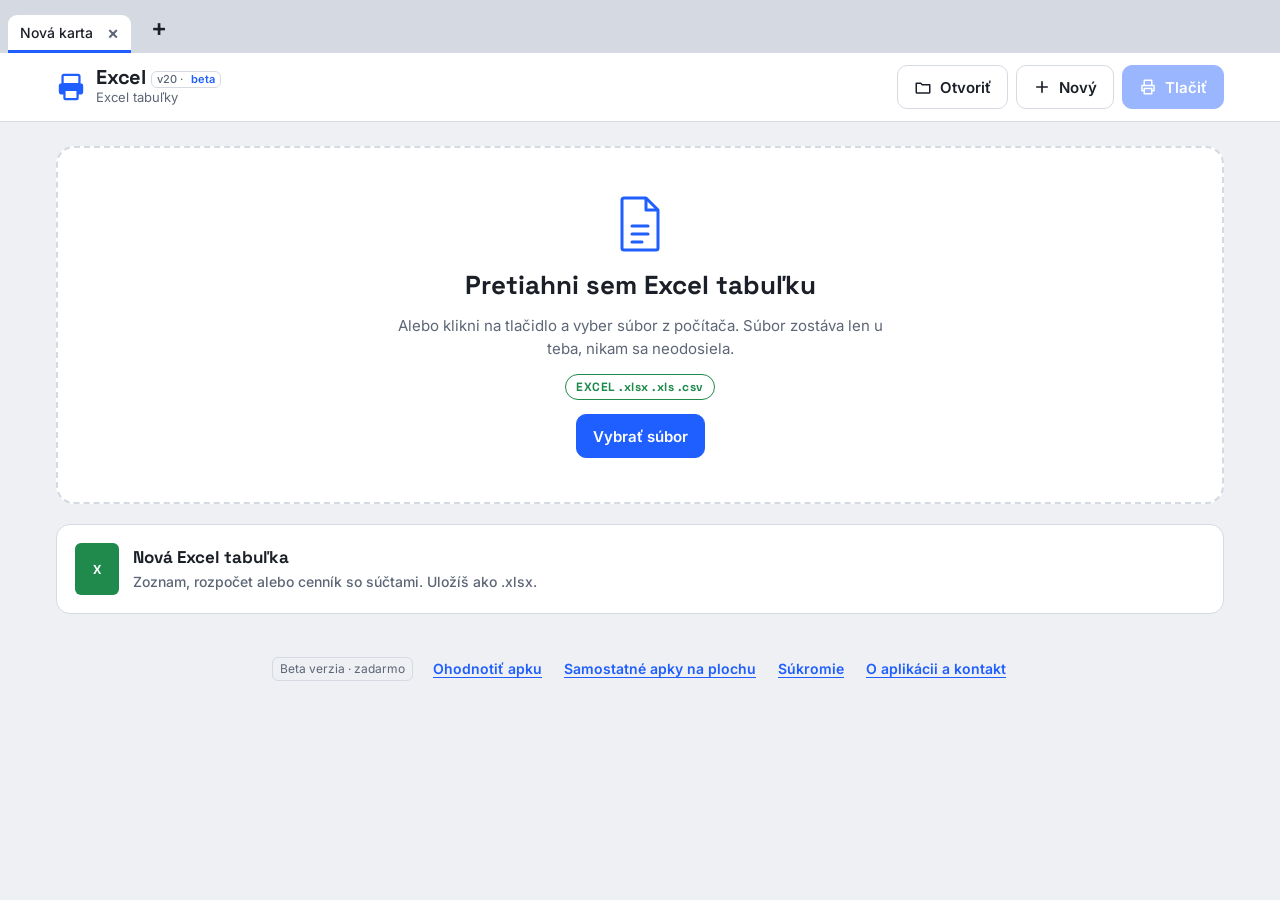
==== excel/index.html @ 5dcaff12 "v20: Samostatné apky PDF, Word, Excel, Poznámky a Poznámkový blok Co-Authored-By: Claude Opus 5.5 <n" ====
<!doctype html>
<html lang="sk">
<head>
<meta charset="utf-8">
<meta name="viewport" content="width=device-width, initial-scale=1, viewport-fit=cover">
<title>PDF Tlač</title>
<link rel="icon" type="image/png" href="icon-192.png">
<link rel="manifest" href="manifest.webmanifest">
<meta name="theme-color" content="#1f8a4c">
<meta name="mobile-web-app-capable" content="yes">
<meta name="apple-mobile-web-app-capable" content="yes">
<meta name="apple-mobile-web-app-title" content="Excel">
<link rel="apple-touch-icon" href="icon-192.png">
<link rel="stylesheet" href="../lib/fonts.css">
<script>
// Hlavné okno = lišta s kartami; každá karta je samostatná apka v rámčeku (?tab=N)
/* ====== NASTAVENIA PRE ZVEREJNENIE – vyplň a apka ich začne používať ======
   goatcounter : kód z GoatCounter (napr. "pdftlac" z adresy pdftlac.goatcounter.com). Prázdne = nič sa neráta.
   feedbackUrl : adresa formulára (napr. https://formspree.io/f/xxxx). Prázdne = hodnotenie sa pošle e-mailom cez contactEmail.
   contactEmail: kontaktný e-mail, ktorý uvidia používatelia.
   operator    : meno prevádzkovateľa do stránky Súkromie.            */
window.PT_CONFIG = { goatcounter: "pdftlac", feedbackUrl: "https://formsubmit.co/ajax/dead0adc025d0a15b09f02c38dc04fd5", contactEmail: "hodoinvest@gmail.com", operator: "ALFA TEAM, s.r.o., Priekopnícka 24, 821 06 Bratislava, IČO 35978805, DIČ 2022127987. Zapísaná v Obchodnom registri Okresného súdu Bratislava I, oddiel Sro, vložka č. 39384/B" };
(function () {
  var C = window.PT_CONFIG;
  function off() {
    if (!C.goatcounter || !/^[a-z0-9-]+$/i.test(C.goatcounter)) return true;
    if (navigator.doNotTrack === "1" || window.doNotTrack === "1") return true;
    if (/^(localhost|127\.)/.test(location.hostname)) return true;
    return false;
  }
  // anonymné počítanie bez cookies: iba názov udalosti, typ zariadenia a veľkosť obrazovky
  window.ptTrack = function (name, isEvent) {
    try {
      if (off()) return;
      var u = "https://" + C.goatcounter + ".goatcounter.com/count?p=" + encodeURIComponent(name) +
        "&t=" + encodeURIComponent(name) + (isEvent === false ? "" : "&e=true") +
        "&s=" + encodeURIComponent(screen.width + "," + screen.height + "," + (window.devicePixelRatio || 1)) +
        "&r=&rnd=" + Math.random().toString(36).slice(2);
      if (navigator.sendBeacon && navigator.sendBeacon(u)) return;
      new Image().src = u;
    } catch (e) {}
  };
})();
// samostatné apky: pdftlac.sk/pdf/, /word/, /excel/, /poznamky/ (alebo ?app=pdf v jednom súbore)
window.PT_APP = (function () {
  var m = location.search.match(/[?&]app=(pdf|word|excel|notes)\b/);
  if (m) return m[1];
  var b = "excel";
  return /^(pdf|word|excel|notes)$/.test(b) ? b : "";
})();
window.PT_ROOT = "../" === "../" ? "../" : "";
window.PT_APPTITLE = { "": "PDF Tlač", pdf: "PDF · PDF Tlač", word: "Word · PDF Tlač", excel: "Excel · PDF Tlač", notes: "Poznámky · PDF Tlač" }[window.PT_APP];
if (window.PT_APP) document.documentElement.setAttribute("data-app", window.PT_APP);
window.__PT_SHELL = window.top === window && !/[?&]tab=/.test(location.search);
window.__PT_TAB = !window.__PT_SHELL && window.parent !== window;
if (window.__PT_SHELL) document.documentElement.classList.add("pt-shell");
</script>
<style>
/* Layout: lišta s akciami hore, pod ňou pracovná plocha: listy PDF, stránka Wordu alebo mriežka tabuľky */
:root {
  --bg: #eef0f3;
  --surface: #ffffff;
  --fg: #1b1f27;
  --muted: #5d6676;
  --line: #d5dae2;
  --accent: #1f5eff;
  --accent-fg: #ffffff;
  --accent-soft: #e3eaff;
  --word: #2b6cd4;
  --excel: #1f8a4c;
  --danger: #c0392b;
  --paper-shadow: 0 1px 2px rgba(20,30,50,.10), 0 6px 18px rgba(20,30,50,.08);
  --font-display: "Space Grotesk", "Segoe UI", system-ui, sans-serif;
  --font-body: "Inter", "Segoe UI", system-ui, -apple-system, Roboto, sans-serif;
  color-scheme: light;
}
@media (prefers-color-scheme: dark) {
  :root {
    --bg: #14171d; --surface: #1d222b; --fg: #e8ebf1; --muted: #9aa3b2;
    --line: #2f3643; --accent: #6f97ff; --accent-fg: #0d1220; --accent-soft: #243256;
    --word: #79a6ff; --excel: #4cc47f;
    --danger: #ff7b6b; --paper-shadow: 0 1px 2px rgba(0,0,0,.4), 0 6px 18px rgba(0,0,0,.35);
    color-scheme: dark;
  }
}
* { box-sizing: border-box; }
[hidden] { display: none !important; }
html, body { margin: 0; }
body { background: var(--bg); color: var(--fg); font: 15px/1.5 var(--font-body); min-height: 100vh; }
.wrap {
  max-width: 1200px; margin: 0 auto;
  padding-left: max(16px, env(safe-area-inset-left, 0px));
  padding-right: max(16px, env(safe-area-inset-right, 0px));
}
header.bar { position: sticky; top: 0; z-index: 5; background: var(--surface); border-bottom: 1px solid var(--line); padding-top: env(safe-area-inset-top, 0px); }
.bar-inner { display: flex; align-items: center; gap: 12px; flex-wrap: wrap; padding-block: 12px; }
.brand { display: flex; align-items: center; gap: 10px; margin-right: auto; min-width: 0; }
.brand svg { flex: none; cursor: pointer; }
.brand h1 { font: 700 20px/1 var(--font-display); margin: 0; letter-spacing: -.01em; }
.brand h1 .ver { font: 500 11px/1 var(--font-body); color: var(--muted); border: 1px solid var(--line); border-radius: 6px; padding: 2px 5px; vertical-align: middle; letter-spacing: 0; }
.file-name { color: var(--muted); font-size: 13px; overflow: hidden; text-overflow: ellipsis; white-space: nowrap; max-width: 40ch; }
.actions { display: flex; gap: 8px; flex-wrap: wrap; position: relative; }
button {
  font: 600 15px/1 var(--font-body); border-radius: 10px; padding: 12px 16px;
  border: 1px solid var(--line); background: var(--surface); color: var(--fg); cursor: pointer;
  display: inline-flex; align-items: center; gap: 8px; min-height: 44px;
}
button:hover:not(:disabled) { border-color: var(--accent); }
button:focus-visible, input:focus-visible, select:focus-visible, td:focus-visible { outline: 3px solid var(--accent); outline-offset: 2px; }
button.primary { background: var(--accent); color: var(--accent-fg); border-color: var(--accent); }
button.primary:hover:not(:disabled) { filter: brightness(1.08); }
button:disabled { opacity: .45; cursor: not-allowed; }
.menu {
  position: absolute; top: calc(100% + 6px); left: 0; z-index: 10; background: var(--surface);
  border: 1px solid var(--line); border-radius: 12px; box-shadow: 0 12px 32px rgba(0,0,0,.18); padding: 6px; display: grid; min-width: 220px;
}
.menu button { border: 0; justify-content: flex-start; width: 100%; }
.menu button:hover { background: var(--accent-soft); }
.tools {
  display: flex; gap: 12px 20px; flex-wrap: wrap; align-items: center;
  padding-block: 10px; border-top: 1px solid var(--line); font-size: 14px;
}
.tools label { color: var(--muted); display: inline-flex; align-items: center; gap: 8px; }
.tools input[type=text], .tools input[type=search], .tools select, .modal input, .fbar input {
  font: 500 15px var(--font-body); color: var(--fg); background: var(--bg);
  border: 1px solid var(--line); border-radius: 8px; padding: 8px 10px; min-height: 40px;
}
.tools input[type=text] { width: 12em; }
.linkish { background: none; border: none; color: var(--accent); padding: 6px 4px; min-height: 0; font-weight: 600; font-size: 14px; }
.count { margin-left: auto; color: var(--muted); font-variant-numeric: tabular-nums; }

/* Formátovacia lišta pre Word */
.fmt { flex-wrap: nowrap; overflow-x: auto; gap: 6px; scrollbar-width: thin; }
.fmt button { min-height: 38px; padding: 8px 10px; font-size: 14px; flex: none; }
.fmt button.on { background: var(--accent-soft); border-color: var(--accent); }
.fmt .sep { width: 1px; align-self: stretch; background: var(--line); flex: none; margin: 4px 2px; }
.fmt select { flex: none; }
@media (min-width: 900px) { #toolsEdit, #toolsSheet, #toolsDoc { flex-wrap: wrap; overflow-x: visible; } }
#toolsSheet label { display: inline-flex; align-items: center; gap: 6px; flex: none; white-space: nowrap; }
#toolsSheet select { flex: none; }
.ctxmenu { position: fixed; z-index: 30; background: var(--surface); border: 1px solid var(--line); border-radius: 10px; box-shadow: 0 12px 30px rgba(0,0,0,.18); padding: 6px; display: grid; min-width: 210px; }
.ctxmenu button { border: 0; background: none; text-align: left; justify-content: flex-start; padding: 8px 12px; min-height: 0; border-radius: 6px; font-size: 14px; }
.ctxmenu button:hover { background: var(--accent-soft); }
.ctxmenu hr { border: 0; border-top: 1px solid var(--line); margin: 4px 0; }
.colorbtn { position: relative; display: inline-flex; flex-direction: column; align-items: center; justify-content: center; width: 40px; height: 38px; border: 1px solid var(--line); border-radius: 8px; background: var(--surface); cursor: pointer; flex: none; gap: 1px !important; }
.colorbtn .cb-a { font: 700 15px/1 var(--font-body); }
.colorbtn .cb-bar { width: 22px; height: 4px; border-radius: 2px; border: 1px solid rgba(0,0,0,.15); }
.colorbtn input { position: absolute; inset: 0; opacity: 0; width: 100%; height: 100%; cursor: pointer; padding: 0; border: 0; }

main { padding-block: 24px 48px; }

/* Úvodná obrazovka */
.start { display: grid; gap: 20px; }
.drop {
  border: 2px dashed var(--line); border-radius: 18px; background: var(--surface);
  padding: 44px 24px; text-align: center; display: grid; gap: 14px; justify-items: center;
  transition: border-color .15s, background .15s;
}
body.dragging .drop { border-color: var(--accent); background: var(--accent-soft); }
.drop h2 { font: 700 26px/1.2 var(--font-display); margin: 0; text-wrap: balance; }
.drop p { margin: 0; color: var(--muted); max-width: 56ch; }
.types { display: flex; gap: 8px; flex-wrap: wrap; justify-content: center; }
.chip { font: 700 12px/1 var(--font-display); letter-spacing: .04em; padding: 6px 10px; border-radius: 999px; border: 1px solid currentColor; }
.chip.pdf { color: var(--danger); } .chip.word { color: var(--word); } .chip.excel { color: var(--excel); }
.chip.inv { color: #1f3b6e; border-color: #1f3b6e; }
.chip.img { color: #8e24aa; border-color: #8e24aa; }
.new-row { display: grid; grid-template-columns: repeat(auto-fit, minmax(240px, 1fr)); gap: 16px; }
.new-card {
  display: flex; gap: 14px; align-items: center; text-align: left; padding: 18px; border-radius: 14px;
  min-height: 0; width: 100%; font-weight: 500;
}
.new-card .ico { width: 44px; height: 52px; flex: none; border-radius: 6px; display: grid; place-items: center; color: #fff; font: 700 13px var(--font-display); }
.new-card b { display: block; font: 700 17px/1.2 var(--font-display); margin-bottom: 4px; }
.new-card span span { color: var(--muted); font-size: 14px; line-height: 1.4; }
.resume { background: var(--accent-soft); border: 1px solid var(--accent); border-radius: 14px; padding: 14px 18px; display: flex; gap: 12px; align-items: center; flex-wrap: wrap; }
.resume p { margin: 0; flex: 1 1 260px; }

/* PDF */
.grid { display: grid; grid-template-columns: repeat(auto-fill, minmax(170px, 1fr)); gap: 20px; }
.page { display: grid; gap: 8px; justify-items: center; cursor: pointer; user-select: none; }
.sheet {
  position: relative; background: #fff; box-shadow: var(--paper-shadow); border-radius: 3px;
  outline: 3px solid transparent; outline-offset: 3px; transition: outline-color .12s, opacity .12s;
  width: 100%; display: flex; align-items: center; justify-content: center; min-height: 120px;
}
.sheet canvas { display: block; width: 100%; height: auto; border-radius: 3px; }
.page.on .sheet { outline-color: var(--accent); }
.page:not(.on) .sheet { opacity: .35; }
.tick { position: absolute; top: 8px; right: 8px; width: 26px; height: 26px; border-radius: 50%; background: var(--surface); border: 2px solid var(--line); display: grid; place-items: center; }
.page.on .tick { background: var(--accent); border-color: var(--accent); }
.page.on .tick::after { content: ""; width: 10px; height: 6px; border: 3px solid var(--accent-fg); border-top: 0; border-right: 0; transform: translateY(-1px) rotate(-45deg); }
.page-label { font-size: 13px; color: var(--muted); font-variant-numeric: tabular-nums; }

/* Poznámkový blok */
#viewNotes { display: grid; grid-template-columns: minmax(220px, 300px) 1fr; gap: 16px; align-items: start; }
.nb-list { display: grid; gap: 6px; align-content: start; max-height: calc(100vh - 170px); overflow: auto; padding: 2px; }
.nb-item { display: grid; gap: 2px; text-align: left; padding: 10px 12px; border-radius: 10px; min-height: 0; width: 100%; font-weight: 400; background: var(--surface); border: 1px solid var(--line); cursor: pointer; color: var(--fg); }
.nb-item b { font: 700 15px/1.3 var(--font-display); overflow: hidden; text-overflow: ellipsis; white-space: nowrap; }
.nb-item span { color: var(--muted); font-size: 13px; overflow: hidden; text-overflow: ellipsis; white-space: nowrap; }
.nb-item.on { border-color: #e09a00; box-shadow: inset 4px 0 0 #e09a00; }
.nb-empty { color: var(--muted); padding: 10px 4px; margin: 0; }
.nb-ed { display: grid; gap: 6px; }
#nbText { width: 100%; min-height: calc(100vh - 200px); resize: vertical; border: 1px solid var(--line); border-radius: 12px; background: var(--surface); color: var(--fg); padding: 16px 18px; font: 16px/1.6 var(--font-body); box-shadow: var(--paper-shadow); }
#nbText:focus { outline: 2px solid #e09a00; outline-offset: 1px; }
.nb-saved { color: var(--muted); font-size: 13px; min-height: 20px; }
.nb-saved button { background: none; border: 0; padding: 0 4px; min-height: 0; color: var(--accent); font: 600 13px var(--font-body); text-decoration: underline; cursor: pointer; }
#nbBack { display: none; justify-self: start; }
#nbSearch { min-width: 0; width: 200px; }
@media (max-width: 760px) {
  #viewNotes { grid-template-columns: 1fr; }
  #viewNotes.editing .nb-list { display: none; }
  #viewNotes:not(.editing) .nb-ed { display: none; }
  #viewNotes.editing #nbBack { display: inline-flex; }
  .nb-list { max-height: none; }
  #nbText { min-height: calc(100vh - 230px); }
  #toolsNotes label[for=nbSize], #nbAll, #nbInfo { display: none; }
  #toolsNotes.editing #nbSearch { display: none; }
  #toolsNotes:not(.editing) #nbDel { display: none; }
}
.apps-list { display: grid; gap: 8px; margin: 10px 0; }
.app-link { display: flex; gap: 12px; align-items: center; padding: 10px 12px; border: 1px solid var(--line); border-radius: 12px; color: var(--fg); text-decoration: none; background: var(--surface); }
.app-link:hover { border-color: var(--accent); }
.app-link .ai { width: 36px; height: 36px; border-radius: 9px; flex: none; display: grid; place-items: center; color: #fff; font: 700 13px var(--font-display); }
.app-link b { display: block; font: 700 15px/1.2 var(--font-display); }
.app-link span span { color: var(--muted); font-size: 13px; }

/* Word */
.doc-wrap { display: flex; justify-content: center; }
.page-doc {
  background: #fff; color: #111; width: 21cm; max-width: 100%; min-height: 29.7cm; padding: 2cm;
  box-shadow: var(--paper-shadow); border-radius: 3px; outline: none;
  font: 11pt/1.5 Calibri, Carlito, "Segoe UI", Arial, sans-serif; overflow-wrap: break-word;
}
.page-doc:empty::before { content: attr(data-ph); color: #9aa0aa; }
.page-doc h1 { font-size: 20pt; margin: .4em 0; line-height: 1.2; }
.page-doc h2 { font-size: 15pt; margin: .4em 0; line-height: 1.25; }
.page-doc h3 { font-size: 12.5pt; margin: .4em 0; }
.page-doc p { margin: 0 0 .6em; }
.page-doc table { border-collapse: collapse; margin: .6em 0; max-width: 100%; }
.page-doc td, .page-doc th { border: 1px solid #999; padding: 4px 8px; vertical-align: top; }
.page-doc img { max-width: 100%; height: auto; }

/* Excel */
.fbar { display: flex; gap: 8px; align-items: center; margin-bottom: 10px; }
.fbar .cname { font: 600 14px var(--font-body); color: var(--muted); min-width: 3.5em; text-align: center; padding: 8px; background: var(--surface); border: 1px solid var(--line); border-radius: 8px; font-variant-numeric: tabular-nums; }
.fbar input { flex: 1; min-width: 0; font-variant-numeric: tabular-nums; }
.sheet-wrap { overflow: auto; max-height: calc(100vh - 230px); min-height: 300px; background: var(--surface); border: 1px solid var(--line); border-radius: 10px; }
table.xl { border-collapse: separate; border-spacing: 0; font: 14px/1.3 var(--font-body); table-layout: fixed; background: var(--surface); }
table.xl th { position: sticky; top: 0; z-index: 2; background: var(--bg); color: var(--muted); font-weight: 500; font-size: 12px; padding: 6px; border-right: 1px solid var(--line); border-bottom: 1px solid var(--line); }
table.xl th.rh { position: sticky; left: 0; z-index: 1; min-width: 44px; text-align: center; font-variant-numeric: tabular-nums; }
table.xl th.corner { left: 0; z-index: 3; }
table.xl td {
  border-right: 1px solid var(--line); border-bottom: 1px solid var(--line); height: 32px;
  padding: 4px 8px; white-space: nowrap; overflow: hidden; text-overflow: ellipsis; outline: none; color: var(--fg); cursor: cell; vertical-align: bottom;
}
table.xl td.spill { overflow: visible; text-overflow: clip; position: relative; z-index: 1; }
table.xl td.spill:focus { overflow: hidden; }
table.xl td.insel { background-image: linear-gradient(rgba(31,94,255,.13), rgba(31,94,255,.13)); }
table.xl th.hsel { background: var(--accent-soft); color: var(--accent); }
table.xl thead th { position: sticky; }
table.xl .rz { position: absolute; top: 0; right: -4px; width: 8px; height: 100%; cursor: col-resize; z-index: 4; }
table.xl .rzr { position: absolute; left: 0; bottom: -4px; height: 8px; width: 100%; cursor: row-resize; z-index: 4; }
table.xl .rz:hover, table.xl .rzr:hover, table.xl .rz.on, table.xl .rzr.on { background: var(--accent); opacity: .6; }
.sheet-wrap.selecting { user-select: none; }
.sheet-wrap.resizing, .sheet-wrap.resizing * { cursor: col-resize !important; user-select: none; }
.sheet-wrap.resizing.rows, .sheet-wrap.resizing.rows * { cursor: row-resize !important; }
table.xl td.num { text-align: right; font-variant-numeric: tabular-nums; }
table.xl td.err { color: var(--danger); }
table.xl td.bold { font-weight: 700; }
table.xl td:focus { box-shadow: inset 0 0 0 2px var(--accent); white-space: pre-wrap; text-overflow: clip; cursor: text; }
.sheet-note { color: var(--muted); font-size: 13px; margin-top: 8px; }

.status {
  position: fixed; left: 50%; transform: translateX(-50%); bottom: calc(20px + env(safe-area-inset-bottom, 0px));
  background: var(--fg); color: var(--bg); padding: 12px 18px; border-radius: 12px; font-weight: 500;
  box-shadow: 0 8px 24px rgba(0,0,0,.25); width: max-content; max-width: calc(100% - 32px); z-index: 20;
}
.status.err { background: var(--danger); color: #fff; }
.brand h1 button.ver { cursor: pointer; background: none; min-height: 0; }
.brand h1 button.ver b { color: var(--accent); font-weight: 700; }
.brand h1 button.ver:hover { border-color: var(--accent); color: var(--fg); }
.start-foot { display: flex; flex-wrap: wrap; gap: 6px 18px; justify-content: center; align-items: center; margin-top: 22px; color: var(--muted); font-size: 14px; }
.start-foot button { background: none; border: 0; padding: 4px 2px; min-height: 0; color: var(--accent); font: 600 14px var(--font-body); text-decoration: underline; text-underline-offset: 3px; cursor: pointer; }
.start-foot .beta { border: 1px solid var(--line); border-radius: 6px; padding: 2px 7px; font-size: 12px; }
.stars { display: flex; gap: 4px; justify-content: center; }
.stars button { background: none; border: 0; padding: 2px 4px; min-height: 0; font-size: 38px; line-height: 1; color: var(--line); cursor: pointer; transition: transform .1s; }
.stars button.on { color: #f5a623; }
.stars button:hover { transform: scale(1.12); }
.stars-label { text-align: center; min-height: 1.3em; font-weight: 600; }
.modal .small { font-size: 13px; }
.modal.long { width: min(620px, 100%); max-height: calc(100vh - 40px); overflow: auto; }
.modal.long h4 { margin: 8px 0 0; font: 700 16px var(--font-display); }
.modal.long p, .modal.long li { color: var(--fg); line-height: 1.5; }
.modal.long ul { margin: 0; padding-left: 20px; }
.rate-ask { position: fixed; right: 16px; bottom: calc(16px + env(safe-area-inset-bottom, 0px)); z-index: 19; background: var(--surface); border: 1px solid var(--line); border-radius: 14px; padding: 14px 16px; box-shadow: 0 8px 24px rgba(0,0,0,.2); display: flex; gap: 10px; align-items: center; flex-wrap: wrap; max-width: calc(100% - 32px); }
.rate-ask span { font-weight: 600; }
.inline-opt { display: flex; gap: 10px; align-items: flex-start; padding: 10px 12px; border: 1px solid var(--line); border-radius: 10px; cursor: pointer; }
.inline-opt:has(input:checked) { border-color: var(--accent); background: color-mix(in srgb, var(--accent) 8%, var(--surface)); }
.inline-opt input { margin-top: 4px; accent-color: var(--accent); }
.inline-opt small { color: var(--muted); }
.modal ol.steps { margin: 0; padding-left: 22px; display: grid; gap: 6px; line-height: 1.45; }
@media (max-width: 640px) { #pdfOutBtn .lbl { display: none; } }
.small-btn { min-height: 34px; padding: 4px 12px; font-size: 14px; }
.form-list { display: grid; gap: 10px; max-height: 55vh; overflow: auto; padding-right: 4px; }
.form-list .field textarea { min-height: 70px; }
.form-list .field select { font: 500 15px var(--font-body); color: var(--fg); background: var(--bg); border: 1px solid var(--line); border-radius: 8px; padding: 8px 10px; min-height: 40px; }
.form-list label.chk { display: flex; gap: 8px; align-items: center; font-size: 15px; color: var(--fg); }
.form-list label.chk input { width: 20px; height: 20px; accent-color: var(--accent); }
.shrink-res { font-weight: 600; color: var(--fg) !important; }
.modal-back { position: fixed; inset: 0; background: rgba(10,14,22,.55); display: grid; place-items: center; z-index: 30; padding: 16px; }
.modal { background: var(--surface); border-radius: 16px; padding: 24px; width: min(440px, 100%); display: grid; gap: 14px; }
.modal h3 { margin: 0; font: 700 20px var(--font-display); }
.modal p { margin: 0; color: var(--muted); }
.modal .row { display: flex; gap: 8px; justify-content: flex-end; flex-wrap: wrap; }

/* PDF editor */
.seg { display: inline-flex; border: 1px solid var(--line); border-radius: 10px; overflow: hidden; flex: none; }
.seg button { border: 0; border-radius: 0; min-height: 38px; padding: 8px 12px; font-size: 14px; background: var(--surface); }
.seg button.on { background: var(--accent); color: var(--accent-fg); }
.ptools { display: flex; gap: 4px; justify-content: center; }
.ptools button { min-height: 32px; min-width: 32px; padding: 4px 8px; font-size: 16px; border-radius: 8px; justify-content: center; }
.page.dragging-tile { opacity: .4; }
.page.drop-before .sheet { box-shadow: -5px 0 0 var(--accent), var(--paper-shadow); }
.hint-row { font-size: 13px; color: var(--muted); padding-bottom: 8px; }
.hlmark { background: #ffeb3b; color: #111; padding: 0 3px; border-radius: 2px; }
#toolsEdit input[type=color] { width: 40px; height: 38px; padding: 2px; border: 1px solid var(--line); border-radius: 8px; background: var(--surface); flex: none; }
.edit-pane { display: grid; justify-items: center; gap: 22px; }
.eholder { display: grid; gap: 6px; justify-items: center; max-width: 100%; overflow-x: auto; }
.epage { position: relative; background: #fff; box-shadow: var(--paper-shadow); }
.epage canvas { display: block; }
.epage svg.ov { position: absolute; inset: 0; touch-action: none; user-select: none; }
.epage svg.ov.tool-select { touch-action: pan-x pan-y; cursor: default; }
.epage svg.ov.tool-select [data-k] { cursor: move; }
.epage svg.ov:not(.tool-select) { cursor: crosshair; }
.epage svg.ov.tool-text, .epage svg.ov.tool-retext { cursor: text; }
.epage svg .selbox { stroke: var(--accent); stroke-width: 1.5; stroke-dasharray: 5 4; }
.epage svg .handle { fill: var(--accent); stroke: #fff; stroke-width: 1.5; cursor: nwse-resize; }
.elabel { font-size: 12px; color: var(--muted); font-variant-numeric: tabular-nums; }
.txed {
  position: absolute; z-index: 3; margin: 0; padding: 0; border: 0; outline: 2px dashed var(--accent); outline-offset: 2px;
  background: rgba(255,255,255,.6); font-family: PdfSans, sans-serif; line-height: 1.25; resize: none; overflow: hidden; white-space: pre; min-width: 60px;
}
.txed.re { background: #fff; }
.pop { position: fixed; z-index: 15; background: var(--surface); border: 1px solid var(--line); border-radius: 14px; box-shadow: 0 14px 36px rgba(0,0,0,.2); padding: 14px; display: grid; gap: 10px; width: min(360px, calc(100vw - 24px)); }
.pop-title { font: 700 16px var(--font-display); }
.pop-p { margin: 0; color: var(--muted); font-size: 14px; }
.pop-row { display: flex; gap: 8px; align-items: center; font-size: 14px; color: var(--muted); }
.pop-row input[type=text] { flex: 1; min-width: 0; font: 500 15px var(--font-body); color: var(--fg); background: var(--bg); border: 1px solid var(--line); border-radius: 8px; padding: 8px 10px; }
.stamp-grid { display: grid; grid-template-columns: repeat(auto-fill, minmax(100px, 1fr)); gap: 6px; }
.stamp-b { font: 700 12px var(--font-display); letter-spacing: .04em; border: 2px solid; background: transparent; border-radius: 6px; min-height: 36px; padding: 6px; justify-content: center; }
.sign-list { display: grid; gap: 6px; }
.sign-item { display: flex; gap: 6px; align-items: center; }
.sign-b { flex: 1; background: #fff; justify-content: center; min-height: 56px; padding: 4px; }
.sign-b img { max-height: 48px; max-width: 100%; }
.modal.wide { width: min(640px, 100%); }
.sign-pad { width: 100%; height: 200px; background: #fff; border: 2px dashed var(--line); border-radius: 10px; touch-action: none; cursor: crosshair; }
.modal textarea { font: 15px/1.5 var(--font-body); color: var(--fg); background: var(--bg); border: 1px solid var(--line); border-radius: 8px; padding: 10px; resize: vertical; }
.modal .field { display: grid; gap: 4px; font-size: 13px; color: var(--muted); }
.modal .field input { font: 500 15px var(--font-body); color: var(--fg); background: var(--bg); border: 1px solid var(--line); border-radius: 8px; padding: 8px 10px; min-height: 40px; }
.modal .field input[type=number] { width: 7em; }
.modal .field input[type=color] { width: 56px; padding: 2px; }
.modal .row.left { justify-content: flex-start; }
.modal label.inline { display: inline-flex; gap: 6px; align-items: center; color: var(--muted); font-size: 14px; margin-right: auto; }

#print-area { display: none; }

@media (max-width: 560px) {
  header.bar { position: static; }
  .brand h1 { font-size: 18px; }
  .actions { width: 100%; }
  .actions > button { flex: 1 1 auto; justify-content: center; padding: 12px 10px; }
  .grid { grid-template-columns: repeat(2, minmax(0, 1fr)); gap: 14px; }
  .drop { padding: 32px 16px; }
  .count { margin-left: 0; }
  .page-doc { padding: 22px 18px; min-height: 70vh; }
  .sheet-wrap { max-height: 65vh; }
}
@media (prefers-reduced-motion: reduce) { * { transition: none !important; } }

@media print {
  html, body { background: #fff !important; }
  body > *:not(#print-area) { display: none !important; }
  #print-area { display: block !important; color: #000; }
  #print-area .pp { width: 100vw; height: 100vh; display: flex; align-items: center; justify-content: center; break-after: page; page-break-after: always; overflow: hidden; }
  #print-area .pp:last-child { break-after: auto; page-break-after: auto; }
  #print-area .pp img { max-width: 100%; max-height: 100%; object-fit: contain; }
  #print-area .notes-print { font: 12pt/1.55 "Segoe UI", Arial, sans-serif; white-space: pre-wrap; overflow-wrap: break-word; }
  #print-area .doc-print { font: 11pt/1.5 Calibri, Carlito, "Segoe UI", Arial, sans-serif; overflow-wrap: break-word; }
  #print-area .doc-print h1 { font-size: 20pt; margin: .4em 0; line-height: 1.2; }
  #print-area .doc-print h2 { font-size: 15pt; margin: .4em 0; }
  #print-area .doc-print h3 { font-size: 12.5pt; margin: .4em 0; }
  #print-area .doc-print p { margin: 0 0 .6em; }
  #print-area .doc-print table { border-collapse: collapse; }
  #print-area .doc-print td, #print-area .doc-print th { border: 1px solid #777; padding: 4px 8px; vertical-align: top; }
  #print-area .doc-print img { max-width: 100%; }
  #print-area table.xp { border-collapse: collapse; font: 10pt/1.3 Calibri, Carlito, Arial, sans-serif; }
  #print-area table.xp td { padding: 3px 6px; white-space: nowrap; }
  #print-area table.xp.lines td { border: 1px solid #888; }
  #print-area table.xp td.num { text-align: right; }
  #print-area table.xp td.bold { font-weight: 700; }
  #print-area table.xp tr { break-inside: avoid; }
}
</style>
<style>
/* karty */
html.pt-shell, html.pt-shell body { height: 100%; margin: 0; overflow: hidden; }
html.pt-shell body > :not(#tabShell) { display: none !important; }
#tabShell { display: flex; flex-direction: column; height: 100vh; height: 100dvh; background: var(--bg); }
.tabbar { display: flex; align-items: flex-end; gap: 4px; padding: 6px 8px 0; background: var(--line); flex: none; padding-top: max(6px, env(safe-area-inset-top)); }
.tabs { display: flex; gap: 3px; overflow-x: auto; overflow-y: hidden; flex: 0 1 auto; min-width: 0; scrollbar-width: thin; }
.tab { display: flex; align-items: center; gap: 6px; height: 38px; padding: 0 4px 0 12px; max-width: 240px; min-width: 120px; flex: none;
  background: color-mix(in srgb, var(--surface) 55%, var(--line)); color: var(--fg); border-radius: 9px 9px 0 0; cursor: pointer;
  font: 500 14px var(--font-body); border: 0; border-bottom: 3px solid transparent; user-select: none; }
.tab:hover { background: color-mix(in srgb, var(--surface) 80%, var(--line)); }
.tab.on { background: var(--surface); border-bottom-color: var(--accent); }
.tab .ic { width: 22px; height: 18px; border-radius: 4px; flex: none; color: #fff; font: 700 10px/18px var(--font-body); text-align: center; background: var(--muted); }
.tab .ic.notes { background: #e09a00; } .tab .ic.pdf { background: #d93025; } .tab .ic.doc { background: var(--word); } .tab .ic.sheet { background: var(--excel); }
.tab .nm { overflow: hidden; text-overflow: ellipsis; white-space: nowrap; flex: 1; min-width: 0; }
.tab .dot { width: 8px; height: 8px; border-radius: 50%; background: var(--accent); flex: none; }
.tab .x { width: 28px; height: 28px; border: 0; background: transparent; border-radius: 6px; font-size: 18px; line-height: 1; color: var(--muted); cursor: pointer; flex: none; display: grid; place-items: center; padding: 0; }
.tab .x:hover { background: var(--line); color: var(--fg); }
#tabAdd { width: 38px; height: 34px; margin-bottom: 3px; border: 0; border-radius: 8px; background: transparent; font-size: 24px; line-height: 1; color: var(--fg); cursor: pointer; flex: none; }
#tabPrintAll { height: 34px; margin: 0 0 3px 4px; padding: 0 12px; border: 0; border-radius: 8px; background: var(--accent); color: #fff; font: 600 14px var(--font-body); cursor: pointer; flex: none; display: inline-flex; gap: 6px; align-items: center; white-space: nowrap; }
#tabPrintAll[hidden] { display: none; }
@media (max-width: 600px) { #tabPrintAll .lbl { display: none; } }
#tabAdd:hover { background: color-mix(in srgb, var(--surface) 60%, var(--line)); }
#frames { position: relative; flex: 1; min-height: 0; }
#frames iframe { position: absolute; inset: 0; width: 100%; height: 100%; border: 0; background: var(--bg); visibility: hidden; }
#frames iframe.on { visibility: visible; z-index: 1; }
@media (pointer: coarse) { .tab { height: 42px; min-width: 96px; max-width: 170px; } .tab .x { width: 34px; height: 34px; } #tabAdd { width: 44px; height: 40px; } }
</style>
<style id="page-style"></style>
</head>
<body>
<header class="bar">
  <div class="wrap">
    <div class="bar-inner">
      <div class="brand">
        <svg id="homeBtn" width="30" height="30" viewBox="0 0 32 32" aria-label="Domov" role="button">
          <rect x="7" y="3" width="18" height="10" rx="1.5" fill="none" stroke="var(--accent)" stroke-width="2.4"/>
          <rect x="3" y="12" width="26" height="12" rx="3" fill="var(--accent)"/>
          <rect x="9" y="19" width="14" height="10" rx="1" fill="var(--surface)" stroke="var(--accent)" stroke-width="2.4"/>
        </svg>
        <div style="min-width:0">
          <h1>PDF Tlač <button type="button" class="ver" id="aboutBtn" title="O aplikácii">v20 · <b>beta</b></button></h1>
          <div class="file-name" id="fileName">PDF, Word a Excel</div>
        </div>
      </div>
      <div class="actions">
        <button id="openBtn" type="button">
          <svg width="18" height="18" viewBox="0 0 24 24" aria-hidden="true"><path d="M3 7h6l2 2h10v10a1 1 0 0 1-1 1H4a1 1 0 0 1-1-1z" fill="none" stroke="currentColor" stroke-width="2" stroke-linejoin="round"/></svg>
          Otvoriť
        </button>
        <button id="newBtn" type="button" aria-haspopup="true" aria-expanded="false">
          <svg width="18" height="18" viewBox="0 0 24 24" aria-hidden="true"><path d="M12 5v14M5 12h14" fill="none" stroke="currentColor" stroke-width="2.2" stroke-linecap="round"/></svg>
          Nový
        </button>
        <div class="menu" id="newMenu" hidden>
          <button type="button" data-new="doc">Nový Word dokument</button>
          <button type="button" data-new="sheet">Nová Excel tabuľka</button>
          <button type="button" data-new="notes">Poznámkový blok</button>
        </div>
        <button id="saveBtn" type="button" hidden>
          <svg width="18" height="18" viewBox="0 0 24 24" aria-hidden="true"><path d="M12 4v11m0 0-4-4m4 4 4-4M5 19h14" fill="none" stroke="currentColor" stroke-width="2" stroke-linecap="round" stroke-linejoin="round"/></svg>
          Uložiť
        </button>
        <button id="pdfOutBtn" type="button" hidden title="Uložiť ako PDF">
          <svg width="18" height="18" viewBox="0 0 24 24" aria-hidden="true"><path d="M6 2h9l5 5v15H6z M14 2v6h6" fill="none" stroke="currentColor" stroke-width="2" stroke-linejoin="round"/><path d="M9 16h6m-3-3v6" stroke="currentColor" stroke-width="2" stroke-linecap="round"/></svg>
          <span class="lbl">Ako PDF</span>
        </button>
        <button id="printBtn" class="primary" type="button" disabled>
          <svg width="18" height="18" viewBox="0 0 24 24" aria-hidden="true"><path d="M7 9V3h10v6M7 17H4v-7h16v7h-3M7 14h10v7H7z" fill="none" stroke="currentColor" stroke-width="2" stroke-linejoin="round"/></svg>
          Tlačiť
        </button>
      </div>
    </div>

    <!-- PDF nástroje -->
    <div class="tools" id="toolsPdf" hidden>
      <span class="seg" role="tablist"><button type="button" data-pview="pages" class="on">Strany a tlač</button><button type="button" data-pview="edit">Upraviť PDF</button></span>
      <button class="linkish" id="appendBtn" type="button">+ Pripojiť PDF alebo fotku</button>
      <button class="linkish" id="blankBtn" type="button">+ Prázdna strana</button>
      <label for="range">Strany
        <input id="range" type="text" inputmode="numeric" placeholder="napr. 1-3, 5" autocomplete="off">
      </label>
      <span>
        <button class="linkish" id="allBtn" type="button">Vybrať všetky</button>
        <button class="linkish" id="noneBtn" type="button">Zrušiť výber</button>
      </span>
      <label for="quality">Kvalita
        <select id="quality">
          <option value="150">Bežná (rýchla)</option>
          <option value="300" selected>Vysoká</option>
        </select>
      </label>
      <button class="primary small-btn" id="formBtn" type="button" hidden>Vyplniť formulár</button>
      <button class="primary small-btn" id="invXmlBtn" type="button" hidden>Zobraziť e-faktúru</button>
      <button class="linkish" id="shrinkBtn" type="button">Zmenšiť PDF</button>
      <button class="linkish" id="splitBtn" type="button">Rozdeliť PDF</button>
      <button class="linkish" id="nativeBtn" type="button">Otvoriť v prehliadači</button>
      <button class="linkish" id="shareBtn" type="button" hidden>Poslať do inej apky</button>
      <span class="count" id="count"></span>
    </div>

    <!-- Poznámkový blok -->
    <div class="tools" id="toolsNotes" hidden>
      <button type="button" class="primary small-btn" id="nbNew">+ Nová poznámka</button>
      <input type="search" id="nbSearch" placeholder="Hľadať v poznámkach" aria-label="Hľadať v poznámkach" autocomplete="off">
      <label for="nbSize">Písmo
        <select id="nbSize"><option value="14">Malé</option><option value="16" selected>Stredné</option><option value="19">Veľké</option><option value="23">Veľmi veľké</option></select>
      </label>
      <button class="linkish" id="nbDel" type="button">Zmazať poznámku</button>
      <button class="linkish" id="nbAll" type="button" title="Stiahne všetky poznámky do jedného súboru .txt">Zálohovať všetky</button>
      <span class="count" id="nbInfo"></span>
    </div>

    <!-- PDF editor -->
    <div class="tools fmt" id="toolsEdit" hidden>
      <span class="seg" role="tablist"><button type="button" data-pview="pages">Strany a tlač</button><button type="button" data-pview="edit" class="on">Upraviť PDF</button></span>
      <span class="sep"></span>
      <button type="button" data-tool="select" class="on" title="Vybrať a posúvať"><svg width="16" height="16" viewBox="0 0 24 24"><path d="M5 3l14 8-6 2-2 6z" fill="currentColor"/></svg>Vybrať</button>
      <button type="button" data-tool="retext" title="Prepísať pôvodný text v PDF">Prepísať text</button>
      <button type="button" data-tool="text" title="Písať nový text">T Text</button>
      <button type="button" data-tool="hl" title="Zvýrazniť"><span class="hlmark">ab</span>Zvýrazniť</button>
      <button type="button" data-tool="note" title="Lepiaca poznámka">Poznámka</button>
      <button type="button" data-tool="stamp" title="Pečiatka">Pečiatka ▾</button>
      <button type="button" data-tool="sign" title="Podpis">Podpis ▾</button>
      <span class="sep"></span>
      <button type="button" data-tool="pen" title="Pero">Pero</button>
      <button type="button" data-tool="line" title="Čiara">Čiara</button>
      <button type="button" data-tool="arrow" title="Šípka">Šípka</button>
      <button type="button" data-tool="rect" title="Obdĺžnik">▭</button>
      <button type="button" data-tool="ellipse" title="Kruh alebo ovál">◯</button>
      <button type="button" data-tool="white" title="Zakryť bielou">Zakryť</button>
      <button type="button" data-tool="image" title="Vložiť obrázok">Obrázok</button>
      <span class="sep"></span>
      <input type="color" id="colorIn" value="#d32f2f" title="Farba" aria-label="Farba">
      <select id="sizeSel" title="Veľkosť písma a hrúbka čiary" aria-label="Veľkosť">
        <option value="8">8</option><option value="10">10</option><option value="12" selected>12</option><option value="14">14</option><option value="18">18</option><option value="24">24</option><option value="36">36</option>
      </select>
      <select id="zoomSel" title="Zväčšenie" aria-label="Zväčšenie">
        <option value="fit" selected>Na šírku</option><option value="0.75">75 %</option><option value="1">100 %</option><option value="1.5">150 %</option><option value="2">200 %</option>
      </select>
      <span class="sep"></span>
      <button type="button" id="undoBtn" title="Späť (Ctrl+Z)">↶ Späť</button>
      <button type="button" id="delObjBtn" title="Zmazať vybraný prvok">Zmazať</button>
      <button type="button" id="wmBtn" title="Vodotlač na všetky strany">Vodotlač</button>
    </div>
    <div class="hint-row" id="hintRow" hidden><span id="toolHint">Ťukni na prvok, potiahni ho alebo zmeň veľkosť rohom. Delete ho zmaže.</span></div>

    <!-- Word nástroje -->
    <div class="tools fmt" id="toolsDoc" hidden>
      <select id="blockSel" aria-label="Štýl odseku">
        <option value="p">Bežný text</option>
        <option value="h1">Nadpis 1</option>
        <option value="h2">Nadpis 2</option>
        <option value="h3">Nadpis 3</option>
      </select>
      <select id="wFont" title="Písmo" aria-label="Písmo">
        <option value="">Písmo</option>
        <option value="Calibri">Calibri</option><option value="Arial">Arial</option><option value="Times New Roman">Times New Roman</option>
        <option value="Cambria">Cambria</option><option value="Georgia">Georgia</option><option value="Verdana">Verdana</option><option value="Tahoma">Tahoma</option><option value="Courier New">Courier New</option>
      </select>
      <select id="wSize" title="Veľkosť písma" aria-label="Veľkosť písma">
        <option value="">Veľk.</option>
        <option>8</option><option>9</option><option>10</option><option>11</option><option>12</option><option>14</option><option>16</option><option>18</option><option>20</option><option>24</option><option>28</option><option>36</option><option>48</option><option>72</option>
      </select>
      <span class="sep"></span>
      <button type="button" data-cmd="bold" title="Tučné (Ctrl+B)"><b>B</b></button>
      <button type="button" data-cmd="italic" title="Kurzíva (Ctrl+I)"><i>I</i></button>
      <button type="button" data-cmd="underline" title="Podčiarknuté (Ctrl+U)"><u>U</u></button>
      <button type="button" data-cmd="strikeThrough" title="Prečiarknuté"><s>S</s></button>
      <label class="colorbtn" title="Farba písma"><span class="cb-a">A</span><span class="cb-bar" id="wColorBar" style="background:#c00000"></span><input type="color" id="wColor" value="#c00000" aria-label="Farba písma"></label>
      <label class="colorbtn" title="Zvýraznenie textu"><svg width="18" height="18" viewBox="0 0 24 24"><path d="m4 20 4-1 11-11-3-3L5 16z" fill="none" stroke="currentColor" stroke-width="2" stroke-linejoin="round"/></svg><span class="cb-bar" id="wHiBar" style="background:#ffff00"></span><input type="color" id="wHi" value="#ffff00" aria-label="Zvýraznenie"></label>
      <span class="sep"></span>
      <button type="button" data-cmd="insertUnorderedList" title="Odrážky">• Zoznam</button>
      <button type="button" data-cmd="insertOrderedList" title="Číslovanie">1. Zoznam</button>
      <span class="sep"></span>
      <button type="button" data-cmd="justifyLeft" title="Zarovnať vľavo" aria-label="Zarovnať vľavo"><svg width="18" height="18" viewBox="0 0 24 24"><path d="M4 6h16M4 10h10M4 14h16M4 18h10" stroke="currentColor" stroke-width="2" stroke-linecap="round"/></svg></button>
      <button type="button" data-cmd="justifyCenter" title="Na stred" aria-label="Na stred"><svg width="18" height="18" viewBox="0 0 24 24"><path d="M4 6h16M7 10h10M4 14h16M7 18h10" stroke="currentColor" stroke-width="2" stroke-linecap="round"/></svg></button>
      <button type="button" data-cmd="justifyRight" title="Zarovnať vpravo" aria-label="Zarovnať vpravo"><svg width="18" height="18" viewBox="0 0 24 24"><path d="M4 6h16M10 10h10M4 14h16M10 18h10" stroke="currentColor" stroke-width="2" stroke-linecap="round"/></svg></button>
      <button type="button" data-cmd="justifyFull" title="Do bloku" aria-label="Do bloku"><svg width="18" height="18" viewBox="0 0 24 24"><path d="M4 6h16M4 10h16M4 14h16M4 18h16" stroke="currentColor" stroke-width="2" stroke-linecap="round"/></svg></button>
      <button type="button" data-cmd="outdent" title="Zmenšiť odsadenie" aria-label="Zmenšiť odsadenie"><svg width="18" height="18" viewBox="0 0 24 24"><path d="M11 6h9M11 10h9M11 14h9M4 18h16M7 9l-3 3 3 3" fill="none" stroke="currentColor" stroke-width="2" stroke-linecap="round" stroke-linejoin="round"/></svg></button>
      <button type="button" data-cmd="indent" title="Zväčšiť odsadenie" aria-label="Zväčšiť odsadenie"><svg width="18" height="18" viewBox="0 0 24 24"><path d="M11 6h9M11 10h9M11 14h9M4 18h16M4 9l3 3-3 3" fill="none" stroke="currentColor" stroke-width="2" stroke-linecap="round" stroke-linejoin="round"/></svg></button>
      <span class="sep"></span>
      <button type="button" data-cmd="removeFormat" title="Vymazať formátovanie">Vymazať formát</button>
      <button type="button" id="tableBtn" title="Vložiť tabuľku">Tabuľka</button>
      <button type="button" class="primary" id="invAttBtn" hidden>Otvoriť priložené PDF</button>
      <button type="button" data-cmd="undo" title="Späť (Ctrl+Z)" aria-label="Späť"><svg width="18" height="18" viewBox="0 0 24 24"><path d="M9 7 4 12l5 5M4 12h11a5 5 0 0 1 0 10h-2" fill="none" stroke="currentColor" stroke-width="2" stroke-linecap="round" stroke-linejoin="round"/></svg></button>
      <button type="button" data-cmd="redo" title="Znova (Ctrl+Y)" aria-label="Znova"><svg width="18" height="18" viewBox="0 0 24 24"><path d="m15 7 5 5-5 5M20 12H9a5 5 0 0 0 0 10h2" fill="none" stroke="currentColor" stroke-width="2" stroke-linecap="round" stroke-linejoin="round"/></svg></button>
    </div>

    <!-- Excel nástroje -->
    <div class="tools fmt" id="toolsSheet" hidden>
      <label class="sheetpick" for="sheetSel">Hárok <select id="sheetSel"></select></label>
      <button type="button" id="addSheetBtn" title="Pridať nový prázdny hárok">+ Hárok</button>
      <button type="button" id="dupSheetBtn" title="Vytvoriť kópiu celého hárka">Kopírovať hárok</button>
      <span class="sep"></span>
      <button type="button" data-xs="b" title="Tučné (Ctrl+B)"><b>B</b></button>
      <button type="button" data-xs="i" title="Kurzíva (Ctrl+I)"><i>I</i></button>
      <button type="button" data-xs="u" title="Podčiarknuté (Ctrl+U)"><u>U</u></button>
      <select id="xSize" title="Veľkosť písma" aria-label="Veľkosť písma">
        <option>8</option><option>9</option><option>10</option><option selected>11</option><option>12</option><option>14</option><option>16</option><option>18</option><option>20</option><option>24</option><option>28</option><option>36</option>
      </select>
      <label class="colorbtn" title="Farba písma"><span class="cb-a">A</span><span class="cb-bar" id="xColorBar" style="background:#c00000"></span><input type="color" id="xColor" value="#c00000" aria-label="Farba písma"></label>
      <label class="colorbtn" title="Farba výplne bunky"><svg width="18" height="18" viewBox="0 0 24 24"><path d="M5 11 12 4l7 7-7 7z" fill="none" stroke="currentColor" stroke-width="2" stroke-linejoin="round"/><path d="M19 15c1 1.6 1.5 2.6 1.5 3.3a1.5 1.5 0 0 1-3 0c0-.7.5-1.7 1.5-3.3z" fill="currentColor"/></svg><span class="cb-bar" id="xFillBar" style="background:#ffff00"></span><input type="color" id="xFill" value="#ffff00" aria-label="Farba výplne"></label>
      <span class="sep"></span>
      <button type="button" data-xa="left" title="Zarovnať vľavo" aria-label="Zarovnať vľavo"><svg width="18" height="18" viewBox="0 0 24 24"><path d="M4 6h16M4 10h10M4 14h16M4 18h10" stroke="currentColor" stroke-width="2" stroke-linecap="round"/></svg></button>
      <button type="button" data-xa="center" title="Na stred" aria-label="Na stred"><svg width="18" height="18" viewBox="0 0 24 24"><path d="M4 6h16M7 10h10M4 14h16M7 18h10" stroke="currentColor" stroke-width="2" stroke-linecap="round"/></svg></button>
      <button type="button" data-xa="right" title="Zarovnať vpravo" aria-label="Zarovnať vpravo"><svg width="18" height="18" viewBox="0 0 24 24"><path d="M4 6h16M10 10h10M4 14h16M10 18h10" stroke="currentColor" stroke-width="2" stroke-linecap="round"/></svg></button>
      <button type="button" data-xs="wrap" title="Zalomiť text do viacerých riadkov">Zalomiť</button>
      <button type="button" id="xMerge" title="Zlúčiť označené bunky (alebo zrušiť zlúčenie)">Zlúčiť</button>
      <button type="button" data-xs="bd" title="Orámovať označené bunky">Orámovať</button>
      <span class="sep"></span>
      <select id="xNum" title="Formát čísla" aria-label="Formát čísla">
        <option value="">Všeobecný</option>
        <option value="#,##0.00">Číslo 1 234,00</option>
        <option value='#,##0.00 "€"'>Mena 1 234,00 €</option>
        <option value="0%">Percentá 10 %</option>
        <option value="0.00%">Percentá 10,00 %</option>
        <option value="custom" hidden>Vlastný</option>
      </select>
      <button type="button" id="xDecMore" title="Pridať desatinné miesto">,0+</button>
      <button type="button" id="xDecLess" title="Ubrať desatinné miesto">,0−</button>
      <button type="button" id="xClear" title="Vymazať formát označených buniek">Vymazať formát</button>
      <span class="sep"></span>
      <button type="button" id="xUndo" title="Späť (Ctrl+Z)" aria-label="Späť"><svg width="18" height="18" viewBox="0 0 24 24"><path d="M9 7 4 12l5 5M4 12h11a5 5 0 0 1 0 10h-2" fill="none" stroke="currentColor" stroke-width="2" stroke-linecap="round" stroke-linejoin="round"/></svg></button>
      <button type="button" id="xRedo" title="Znova (Ctrl+Y)" aria-label="Znova"><svg width="18" height="18" viewBox="0 0 24 24"><path d="m15 7 5 5-5 5M20 12H9a5 5 0 0 0 0 10h2" fill="none" stroke="currentColor" stroke-width="2" stroke-linecap="round" stroke-linejoin="round"/></svg></button>
      <button type="button" id="xInsRow" title="Vložiť riadok nad označený">Vložiť riadok</button>
      <button type="button" id="xDelRow" title="Zmazať označené riadky">Zmazať riadok</button>
      <button type="button" id="xInsCol" title="Vložiť stĺpec vľavo od označeného">Vložiť stĺpec</button>
      <button type="button" id="xDelCol" title="Zmazať označené stĺpce">Zmazať stĺpec</button>
      <button type="button" id="xSortAsc" title="Zoradiť od A po Z (od najmenšieho)">Zoradiť A→Z</button>
      <button type="button" id="xSortDesc" title="Zoradiť od Z po A (od najväčšieho)">Z→A</button>
      <button type="button" id="addRowBtn">+ Riadky</button>
      <button type="button" id="addColBtn">+ Stĺpec</button>
      <span class="sep"></span>
      <label for="orient">Tlač
        <select id="orient">
          <option value="portrait">Na výšku</option>
          <option value="landscape">Na šírku</option>
        </select>
      </label>
      <label for="gridLines" class="chk"><input type="checkbox" id="gridLines" checked> Mriežka pri tlači</label>
    </div>
  </div>
</header>

<main class="wrap">
  <section class="start" id="start">
    <div class="resume" id="resume" hidden>
      <p id="resumeText">Máš rozpísaný dokument.</p>
      <button type="button" class="primary" id="resumeBtn">Pokračovať</button>
      <button type="button" id="resumeDrop">Zahodiť</button>
    </div>
    <div class="drop" id="drop">
      <svg width="64" height="64" viewBox="0 0 64 64" aria-hidden="true">
        <path d="M16 6h22l12 12v38a2 2 0 0 1-2 2H16a2 2 0 0 1-2-2V8a2 2 0 0 1 2-2z" fill="var(--surface)" stroke="var(--accent)" stroke-width="3" stroke-linejoin="round"/>
        <path d="M38 6v12h12" fill="none" stroke="var(--accent)" stroke-width="3" stroke-linejoin="round"/>
        <path d="M24 34h16M24 42h16M24 50h10" stroke="var(--accent)" stroke-width="3" stroke-linecap="round"/>
      </svg>
      <h2 id="dropTitle">Pretiahni sem súbor</h2>
      <p id="dropText">Alebo klikni na tlačidlo a vyber súbor z počítača. Súbor zostáva len u teba, nikam sa neodosiela.</p>
      <div class="types"><span class="chip pdf">PDF</span><span class="chip img">FOTKY .jpg .png</span><span class="chip word">WORD .docx</span><span class="chip excel">EXCEL .xlsx .xls .csv</span><span class="chip inv">E-FAKTÚRA .xml</span></div>
      <button class="primary" id="openBtn2" type="button">Vybrať súbor</button>
    </div>
    <div class="new-row">
      <button type="button" class="new-card" data-new="doc">
        <span class="ico" style="background:var(--word)">W</span>
        <span><b>Nový Word dokument</b><span>Napíš list, žiadosť alebo poznámky a vytlač ich. Uložíš ako .docx.</span></span>
      </button>
      <button type="button" class="new-card" data-new="sheet">
        <span class="ico" style="background:var(--excel)">X</span>
        <span><b>Nová Excel tabuľka</b><span>Zoznam, rozpočet alebo cenník so súčtami. Uložíš ako .xlsx.</span></span>
      </button>
      <button type="button" class="new-card" id="batchBtn">
        <span class="ico" style="background:var(--accent)"><svg width="22" height="22" viewBox="0 0 24 24" aria-hidden="true"><path d="M7 8V3h10v5M5 8h14a2 2 0 0 1 2 2v6h-4v4H7v-4H3v-6a2 2 0 0 1 2-2z" fill="none" stroke="#fff" stroke-width="2" stroke-linejoin="round"/></svg></span>
        <span><b>Hromadná tlač PDF</b><span>Vyber naraz viac PDF (napr. faktúry). Vytlačia sa všetky za sebou jedným kliknutím.</span></span>
      </button>
      <button type="button" class="new-card" id="imgBtn">
        <span class="ico" style="background:#8e24aa"><svg width="22" height="22" viewBox="0 0 24 24" aria-hidden="true"><rect x="3" y="5" width="18" height="14" rx="2" fill="none" stroke="#fff" stroke-width="2"/><circle cx="9" cy="10" r="1.8" fill="#fff"/><path d="M4 17l5-5 4 4 3-3 4 4" fill="none" stroke="#fff" stroke-width="2" stroke-linejoin="round"/></svg></span>
        <span><b>Fotky → PDF</b><span>Odfoť doklad alebo vyber fotky. Spojím ich do jedného PDF, ktoré vytlačíš alebo uložíš.</span></span>
      </button>
      <button type="button" class="new-card" data-new="notes">
        <span class="ico" style="background:#e09a00"><svg width="22" height="22" viewBox="0 0 24 24" aria-hidden="true"><path d="M6 3h12v18H6z M9 8h6M9 12h6M9 16h4" fill="none" stroke="#fff" stroke-width="2" stroke-linejoin="round" stroke-linecap="round"/></svg></span>
        <span><b>Poznámkový blok</b><span>Rýchle poznámky a zoznamy. Ukladajú sa samé, aj bez internetu.</span></span>
      </button>
    </div>
    <div class="start-foot">
      <span class="beta">Beta verzia · zadarmo</span>
      <button type="button" data-open="rate">Ohodnotiť apku</button>
      <button type="button" data-open="apps">Samostatné apky na plochu</button>
      <button type="button" data-open="privacy">Súkromie</button>
      <button type="button" data-open="about">O aplikácii a kontakt</button>
    </div>
  </section>

  <section id="viewNotes" hidden>
    <div class="nb-list" id="nbList"></div>
    <div class="nb-ed">
      <button type="button" class="linkish" id="nbBack">← Všetky poznámky</button>
      <textarea id="nbText" spellcheck="true" placeholder="Píš sem… Prvý riadok bude názov poznámky." aria-label="Text poznámky"></textarea>
      <div class="nb-saved" id="nbSaved" aria-live="polite"></div>
    </div>
  </section>

  <section class="grid" id="viewPdf" hidden></section>
  <section class="edit-pane" id="editPane" hidden></section>

  <section class="doc-wrap" id="viewDoc" hidden>
    <div class="page-doc" id="editor" contenteditable="true" spellcheck="true" data-ph="Začni písať sem…"></div>
  </section>

  <section id="viewSheet" hidden>
    <div class="fbar">
      <span class="cname" id="cellName">A1</span>
      <input id="fx" type="text" autocomplete="off" placeholder="Text, číslo alebo vzorec, napr. =SUM(B2:B10)">
    </div>
    <div class="sheet-wrap" id="sheetWrap"></div>
    <div class="sheet-note" id="sheetNote">Vzorce: =SUM(A1:A5), =AVERAGE(), =MIN(), =MAX(), =COUNT(), aj +, −, *, /. Enter = ďalší riadok, Tab = ďalší stĺpec.</div>
  </section>
</main>

<div class="ctxmenu" id="xMenu" hidden role="menu">
  <button type="button" data-xm="copy">Kopírovať</button>
  <button type="button" data-xm="cut">Vystrihnúť</button>
  <hr>
  <button type="button" data-xm="insRow">Vložiť riadok nad</button>
  <button type="button" data-xm="insRowBelow">Vložiť riadok pod</button>
  <button type="button" data-xm="delRow">Zmazať riadok</button>
  <hr>
  <button type="button" data-xm="insCol">Vložiť stĺpec vľavo</button>
  <button type="button" data-xm="insColRight">Vložiť stĺpec vpravo</button>
  <button type="button" data-xm="delCol">Zmazať stĺpec</button>
  <hr>
  <button type="button" data-xm="sortAsc">Zoradiť A→Z</button>
  <button type="button" data-xm="sortDesc">Zoradiť Z→A</button>
  <button type="button" data-xm="clear">Vymazať obsah</button>
  <button type="button" data-xm="clearFmt">Vymazať formát</button>
</div>
<input type="file" id="file" multiple accept=".xml,.isdoc,text/xml,application/xml,.jpg,.jpeg,.png,.webp,.gif,.bmp,image/jpeg,image/png,image/webp,.pdf,.docx,.xlsx,.xlsm,.xls,.csv,.ods,application/pdf,application/vnd.openxmlformats-officedocument.wordprocessingml.document,application/vnd.openxmlformats-officedocument.spreadsheetml.sheet,application/vnd.ms-excel,text/csv" hidden>
<input type="file" id="fileAppend" accept=".pdf,application/pdf,.jpg,.jpeg,.png,.webp,image/jpeg,image/png,image/webp" multiple hidden>
<input type="file" id="fileImg" accept="image/*" multiple hidden>
<input type="file" id="fileImage" accept="image/*" hidden>
<div class="pop" id="pop" hidden></div>
<div id="status" class="status" role="status" hidden></div>
<div id="print-area"></div>

<div class="modal-back" id="pwBack" hidden>
  <form class="modal" id="pwForm">
    <h3>Dokument je zaheslovaný</h3>
    <label for="pw" id="pwMsg">Zadaj heslo k tomuto PDF.</label>
    <input id="pw" type="password" autocomplete="off">
    <div class="row">
      <button type="button" id="pwCancel">Zrušiť</button>
      <button type="submit" class="primary">Otvoriť</button>
    </div>
  </form>
</div>

<div class="modal-back" id="askBack" hidden>
  <div class="modal" role="dialog" aria-modal="true" aria-labelledby="askTitle">
    <h3 id="askTitle">Neuložené zmeny</h3>
    <p id="askText">Máš neuložené zmeny. Chceš ich zahodiť?</p>
    <div class="row">
      <button type="button" id="askNo">Späť</button>
      <button type="button" class="primary" id="askYes">Zahodiť a pokračovať</button>
    </div>
  </div>
</div>

<div class="modal-back" id="aboutBack" hidden>
  <div class="modal" role="dialog" aria-modal="true" aria-labelledby="aboutTitle">
    <h3 id="aboutTitle">PDF Tlač <span style="font-weight:500;color:var(--muted)">v20 · beta</span></h3>
    <p>Bezplatná apka na otvorenie, úpravu, tlač a uloženie PDF, Word a Excel súborov. Funguje aj bez internetu.</p>
    <p>Je to <b>beta verzia</b>. Ešte ju vylepšujeme, preto sa môže stať, že niečo nebude fungovať dokonale. Dôležité súbory si pred úpravou skopíruj.</p>
    <p id="aboutContact" class="small"></p>
    <div class="row">
      <button type="button" data-open="privacy">Súkromie</button>
      <button type="button" class="primary" data-open="rate">Ohodnotiť apku</button>
      <button type="button" data-close>Zavrieť</button>
    </div>
  </div>
</div>
<div class="modal-back" id="appsBack" hidden>
  <div class="modal" role="dialog" aria-modal="true" aria-labelledby="appsTitle">
    <h3 id="appsTitle">Samostatné apky na plochu</h3>
    <p>Každú časť si môžeš dať na plochu ako vlastnú apku s vlastnou ikonou. Otvorí sa hneď to, čo potrebuješ.</p>
    <div class="apps-list">
      <a class="app-link" data-app="pdf/" target="_blank" rel="noopener"><span class="ai" style="background:#d93025">PDF</span><span><b>PDF</b><span>Otvoriť, upraviť, podpísať a vytlačiť PDF</span></span></a>
      <a class="app-link" data-app="word/" target="_blank" rel="noopener"><span class="ai" style="background:#2b6cd4">W</span><span><b>Word</b><span>Písať a tlačiť dokumenty .docx</span></span></a>
      <a class="app-link" data-app="excel/" target="_blank" rel="noopener"><span class="ai" style="background:#1f8a4c">X</span><span><b>Excel</b><span>Tabuľky .xlsx so súčtami</span></span></a>
      <a class="app-link" data-app="poznamky/" target="_blank" rel="noopener"><span class="ai" style="background:#e09a00">✎</span><span><b>Poznámky</b><span>Poznámkový blok, ukladá sa sám</span></span></a>
      <a class="app-link" data-app="" target="_blank" rel="noopener"><span class="ai" style="background:#1f5eff">PT</span><span><b>Celá apka PDF Tlač</b><span>Všetko v jednom</span></span></a>
    </div>
    <p class="small" id="appsHow"><b>Ako na to:</b> klikni na apku, otvorí sa v novom okne. V Chrome alebo Edge potom klikni na ikonu <b>Inštalovať</b> vpravo v adresnom riadku (alebo menu ⋮ → Inštalovať aplikáciu). Na mobile: menu ⋮ → Pridať na plochu. Na iPhone: Zdieľať → Pridať na plochu.</p>
    <div class="row"><button type="button" class="primary" data-close>Zavrieť</button></div>
  </div>
</div>
<div class="modal-back" id="rateBack" hidden>
  <form class="modal" role="dialog" aria-modal="true" aria-labelledby="rateTitle" id="rateForm">
    <h3 id="rateTitle">Ako sa ti páči PDF Tlač?</h3>
    <div class="stars" id="stars" role="radiogroup" aria-label="Hodnotenie">
      <button type="button" data-v="1" aria-label="1 hviezdička">★</button><button type="button" data-v="2" aria-label="2 hviezdičky">★</button><button type="button" data-v="3" aria-label="3 hviezdičky">★</button><button type="button" data-v="4" aria-label="4 hviezdičky">★</button><button type="button" data-v="5" aria-label="5 hviezdičiek">★</button>
    </div>
    <div class="stars-label" id="starsLabel">Klikni na hviezdičky</div>
    <label class="field">Čo by si zlepšil(a)? Čo ti chýba? (nepovinné)
      <textarea id="rateText" rows="4" maxlength="3000" placeholder="Napr. chýba mi…"></textarea></label>
    <label class="field">Tvoj e-mail, ak chceš odpoveď (nepovinné)
      <input id="rateMail" type="email" autocomplete="email" placeholder="meno@email.sk"></label>
    <p class="small">Odošle sa len to, čo tu napíšeš. Tvoje súbory sa nikam neposielajú.</p>
    <div class="row">
      <button type="button" data-close>Zrušiť</button>
      <button type="submit" class="primary" id="rateSend" disabled>Odoslať</button>
    </div>
  </form>
</div>
<div class="modal-back" id="privacyBack" hidden>
  <div class="modal long" role="dialog" aria-modal="true" aria-labelledby="privacyTitle">
    <h3 id="privacyTitle">Súkromie</h3>
    <p><b>Krátko: tvoje súbory zostávajú u teba.</b></p>
    <h4>Tvoje dokumenty</h4>
    <ul>
      <li>PDF, Word a Excel súbory sa otvárajú a upravujú priamo v tvojom zariadení.</li>
      <li>Nikam sa neodosielajú, nikto iný ich nevidí, neukladáme ich na žiadny server.</li>
      <li>Rozpísaný dokument a podpis si apka pamätá len v tvojom prehliadači. Vymažeš ich vymazaním údajov stránky.</li>
    </ul>
    <h4>Počítanie návštev</h4>
    <ul id="privacyCount">
      <li>Aby sme vedeli, koľko ľudí apku používa, rátame anonymne otvorenie apky a niektoré akcie (otvorenie, tlač, uloženie).</li>
      <li>Používame službu GoatCounter. Nepoužíva cookies, neukladá IP adresu a nesleduje ťa na iných stránkach.</li>
      <li>Ak máš v prehliadači zapnuté „Nesledovať“ (Do Not Track), nerátame nič.</li>
    </ul>
    <h4>Hodnotenie a spätná väzba</h4>
    <ul>
      <li>Odošle sa iba vtedy, keď ho sám odošleš: počet hviezdičiek, text a e-mail, ak ho vyplníš.</li>
      <li>E-mail použijeme len na odpoveď na tvoju správu. Na požiadanie ho vymažeme.</li>
    </ul>
    <h4>Kto apku prevádzkuje</h4>
    <p id="privacyOp"></p>
    <div class="row"><button type="button" class="primary" data-close>Rozumiem</button></div>
  </div>
</div>
<div class="rate-ask" id="rateAsk" hidden>
  <span>Páči sa ti PDF Tlač?</span>
  <button type="button" class="primary" data-open="rate">Ohodnotiť</button>
  <button type="button" id="rateLater">Neskôr</button>
</div>
<div class="modal-back" id="shrinkBack" hidden>
  <div class="modal" role="dialog" aria-modal="true" aria-labelledby="shrinkTitle">
    <h3 id="shrinkTitle">Zmenšiť PDF</h3>
    <p id="shrinkInfo">Menší súbor sa ľahšie pošle e-mailom.</p>
    <label class="inline-opt"><input type="radio" name="shrinkLvl" value="small" checked> <span><b>Čo najmenší</b><br><small>Na e-mail a web. Text sa zmení na obrázok.</small></span></label>
    <label class="inline-opt"><input type="radio" name="shrinkLvl" value="mid"> <span><b>Stredný</b><br><small>Dobrá kvalita na tlač. Text sa zmení na obrázok.</small></span></label>
    <label class="inline-opt"><input type="radio" name="shrinkLvl" value="lossless"> <span><b>Bez straty kvality</b><br><small>Text zostane textom, zmenšenie je menšie.</small></span></label>
    <p id="shrinkResult" class="shrink-res" hidden></p>
    <div class="row">
      <button type="button" id="shrinkCancel">Zavrieť</button>
      <button type="button" class="primary" id="shrinkGo">Zmenšiť</button>
      <button type="button" class="primary" id="shrinkSave" hidden>Uložiť zmenšené PDF</button>
    </div>
  </div>
</div>
<div class="modal-back" id="pdfOutBack" hidden>
  <div class="modal" role="dialog" aria-modal="true" aria-labelledby="pdfOutTitle">
    <h3 id="pdfOutTitle">Uložiť ako PDF</h3>
    <p>Otvorí sa okno tlače. Tam urob toto:</p>
    <ol class="steps">
      <li>Pri <b>Tlačiareň</b> (alebo <b>Cieľ</b>) vyber <b>Uložiť ako PDF</b>.</li>
      <li>Klikni na <b>Uložiť</b> (na mobile na modré tlačidlo PDF).</li>
      <li>Vyber, kam sa má súbor uložiť.</li>
    </ol>
    <label class="inline"><input type="checkbox" id="pdfOutNoMore"> Nabudúce už neukazovať</label>
    <div class="row"><button type="button" id="pdfOutCancel">Zrušiť</button><button type="button" class="primary" id="pdfOutGo">Pokračovať</button></div>
  </div>
</div>
<div class="modal-back" id="splitBack" hidden>
  <div class="modal" role="dialog" aria-modal="true" aria-labelledby="splitTitle">
    <h3 id="splitTitle">Rozdeliť PDF</h3>
    <p id="splitInfo"></p>
    <label class="inline-opt"><input type="radio" name="splitMode" value="each" checked> <span><b>Každú stranu zvlášť</b><br><small>Z každej strany bude samostatné PDF.</small></span></label>
    <label class="inline-opt"><input type="radio" name="splitMode" value="ranges"> <span><b>Podľa strán, ktoré napíšem</b><br><small>Napr. <b>1-3, 4-5, 6</b> = 3 súbory.</small>
      <input id="splitRanges" type="text" inputmode="numeric" placeholder="napr. 1-3, 4-5, 6" autocomplete="off" style="margin-top:6px;width:100%"></span></label>
    <label class="inline-opt"><input type="radio" name="splitMode" value="sel"> <span><b>Iba označené strany</b><br><small>Strany s modrou fajkou dám do jedného nového PDF.</small></span></label>
    <p class="small" id="splitNote">Viac súborov ti uložím naraz v jednom balíku .zip.</p>
    <div class="row"><button type="button" id="splitCancel">Zrušiť</button><button type="button" class="primary" id="splitGo">Rozdeliť a uložiť</button></div>
  </div>
</div>
<div class="modal-back" id="formBack" hidden>
  <div class="modal long" role="dialog" aria-modal="true" aria-labelledby="formTitle">
    <h3 id="formTitle">Vyplniť formulár</h3>
    <p>Vyplň políčka a klikni na Hotovo. Potom PDF ulož alebo vytlač.</p>
    <div class="form-list" id="formList"></div>
    <label class="inline"><input type="checkbox" id="formFlat"> Zamknúť vyplnené údaje (už sa nebudú dať prepísať)</label>
    <div class="row"><button type="button" id="formCancel">Zrušiť</button><button type="button" class="primary" id="formOk">Hotovo</button></div>
  </div>
</div>
<div class="modal-back" id="noteBack" hidden>
  <div class="modal" role="dialog" aria-modal="true" aria-labelledby="noteTitle">
    <h3 id="noteTitle">Poznámka</h3>
    <textarea id="noteText" rows="5" placeholder="Napíš poznámku…"></textarea>
    <div class="row"><button type="button" id="noteCancel">Zrušiť</button><button type="button" class="primary" id="noteOk">Uložiť poznámku</button></div>
  </div>
</div>
<div class="modal-back" id="signBack" hidden>
  <div class="modal wide" role="dialog" aria-modal="true" aria-labelledby="signTitle">
    <h3 id="signTitle">Nový podpis</h3>
    <p>Podpíš sa myšou alebo prstom do rámčeka. Podpis si apka zapamätá v tomto zariadení.</p>
    <canvas id="signPad" class="sign-pad"></canvas>
    <div class="row">
      <label class="inline">Farba <input type="color" id="signColor" value="#1a237e"></label>
      <button type="button" id="signClear">Vymazať</button>
      <button type="button" id="signCancel">Zrušiť</button>
      <button type="button" class="primary" id="signSave">Použiť podpis</button>
    </div>
  </div>
</div>
<div class="modal-back" id="wmBack" hidden>
  <div class="modal" role="dialog" aria-modal="true" aria-labelledby="wmTitle">
    <h3 id="wmTitle">Vodotlač</h3>
    <p>Text sa šikmo pridá na všetky strany.</p>
    <label class="field">Text <input id="wmText" type="text"></label>
    <div class="row left">
      <label class="field">Veľkosť <input id="wmSize" type="number" min="10" max="200"></label>
      <label class="field">Priehľadnosť % <input id="wmOp" type="number" min="5" max="100"></label>
      <label class="field">Farba <input id="wmColor" type="color"></label>
    </div>
    <div class="row"><button type="button" id="wmRemove">Odstrániť vodotlač</button><button type="button" id="wmCancel">Zrušiť</button><button type="button" class="primary" id="wmOk">Použiť</button></div>
  </div>
</div>

<script type="text/plain" id="lib-pdfjs" data-src="../lib/pdf.min.js"></script>
<script type="text/plain" id="lib-pdfworker" data-src="../lib/pdf.worker.min.js"></script>
<script type="text/plain" id="lib-mammoth" data-src="../lib/mammoth.min.js"></script>
<script type="text/plain" id="lib-xlsx" data-src="../lib/xlsx.min.js"></script>
<script type="text/plain" id="lib-docx" data-src="../lib/docx.umd.js"></script>
<script type="text/plain" id="lib-pdflib" data-src="../lib/pdf-lib.min.js"></script>
<script type="text/plain" id="lib-fontkit" data-src="../lib/fontkit.min.js"></script>
<script type="text/plain" id="font-regular" data-src="../lib/dejavu.b64.txt"></script>
<script type="text/plain" id="font-bold" data-src="../lib/dejavu-bold.b64.txt"></script>
<script>
(function () {
  "use strict";
  if (!window.__PT_SHELL) return;
  var LABEL = { pdf: "PDF", doc: "W", sheet: "X", notes: "✎", start: "" };
  var APPT = window.PT_APPTITLE || "PDF Tlač";
  var shell = document.createElement("div");
  shell.id = "tabShell";
  shell.innerHTML = '<div class="tabbar"><div class="tabs" id="tabs" role="tablist"></div>' +
    '<button id="tabAdd" type="button" title="Nová karta" aria-label="Nová karta">+</button>' +
    '<button id="tabPrintAll" type="button" hidden title="Vytlačiť všetky otvorené PDF za sebou"><svg width="16" height="16" viewBox="0 0 24 24" aria-hidden="true"><path d="M7 8V3h10v5M5 8h14a2 2 0 0 1 2 2v6h-4v4H7v-4H3v-6a2 2 0 0 1 2-2z" fill="none" stroke="currentColor" stroke-width="2" stroke-linejoin="round"/></svg><span class="lbl">Tlačiť všetky PDF</span></button></div><div id="frames"></div>';
  document.body.appendChild(shell);
  var tabsEl = document.getElementById("tabs"), framesEl = document.getElementById("frames");
  var tabs = [], active = null, seq = 0;
  var base = location.href.split("#")[0].split("?")[0];
  var extra = location.search.replace(/^\?/, "");
  if (/[?&]shared=1/.test(location.search)) history.replaceState(null, "", location.pathname);

  function newTab(queue, first) {
    var id = ++seq;
    var fr = document.createElement("iframe");
    fr.title = "Dokument";
    fr.setAttribute("allow", "clipboard-read; clipboard-write; fullscreen");
    var q = "tab=" + id + (first ? "&first=1" : "") + (first && extra.replace(/(^|&)app=[^&]*/g, "") ? "&" + extra.replace(/(^|&)app=[^&]*/g, "").replace(/^&/, "") : "") + (window.PT_APP ? "&app=" + window.PT_APP : "");
    fr.src = base + "?" + q;
    var el = document.createElement("div");
    el.className = "tab"; el.setAttribute("role", "tab");
    el.innerHTML = '<span class="ic"></span><span class="nm">Nová karta</span><span class="dot" hidden></span>' +
      '<button class="x" type="button" title="Zavrieť kartu" aria-label="Zavrieť kartu">×</button>';
    var t = { id: id, fr: fr, el: el, ready: false, queue: queue ? [queue] : [], title: "", kind: "start", dirty: false };
    el.addEventListener("click", function (e) { if (e.target.closest(".x")) return; activate(t); });
    el.addEventListener("auxclick", function (e) { if (e.button === 1) closeTab(t); });
    el.querySelector(".x").addEventListener("click", function (e) { e.stopPropagation(); closeTab(t); });
    tabs.push(t); tabsEl.appendChild(el); framesEl.appendChild(fr);
    activate(t);
    return t;
  }
  function activate(t) {
    active = t;
    tabs.forEach(function (x) { var on = x === t; x.el.classList.toggle("on", on); x.el.setAttribute("aria-selected", String(on)); x.fr.classList.toggle("on", on); });
    document.title = t.title ? t.title + " – " + APPT : APPT;
    t.el.scrollIntoView({ block: "nearest", inline: "nearest" });
    try { t.fr.focus(); } catch (e) {}
  }
  function closeTab(t) {
    if (t.dirty && !window.confirm("„" + (t.title || "Dokument") + "“ má neuložené zmeny. Zavrieť kartu aj tak?")) return;
    var i = tabs.indexOf(t);
    tabs.splice(i, 1); t.el.remove(); t.fr.remove();
    if (!tabs.length) { newTab(); return; }
    if (active === t) activate(tabs[Math.min(i, tabs.length - 1)]);
  }
  function render(t) {
    var ic = t.el.querySelector(".ic");
    ic.className = "ic " + t.kind; ic.textContent = LABEL[t.kind] || "";
    ic.hidden = t.kind === "start";
    t.el.querySelector(".nm").textContent = (t.title || "Nová karta").split(" · ")[0];
    t.el.title = t.title || "Nová karta";
    t.el.querySelector(".dot").hidden = !t.dirty;
    var nPdf = tabs.filter(function (x) { return x.kind === "pdf"; }).length;
    var pa = document.getElementById("tabPrintAll"); pa.hidden = nPdf < 2;
    pa.querySelector(".lbl").textContent = "Tlačiť všetky PDF (" + nPdf + ")";
    if (t === active) document.title = t.title ? t.title + " – " + APPT : APPT;
  }
  function flush(t) {
    if (!t.ready) return;
    while (t.queue.length) t.fr.contentWindow.postMessage(t.queue.shift(), "*");
  }
  window.addEventListener("message", function (e) {
    var t = null;
    tabs.forEach(function (x) { if (x.fr.contentWindow === e.source) t = x; });
    var m = e.data;
    if (!t || !m || typeof m !== "object" || !m.pt) return;
    if (m.pt === "ready") { t.ready = true; flush(t); }
    else if (m.pt === "state") { t.title = m.title || ""; t.kind = m.kind || "start"; t.dirty = !!m.dirty; render(t); }
    else if (m.pt === "openNew") { (m.files || []).forEach(function (f) { var nt = newTab({ pt: "open", file: f }); flush(nt); }); }
    else if (m.pt === "newDoc") { newTab({ pt: "new", what: m.what }); }
    else if (m.pt === "imagesNew" && m.files && m.files.length) { newTab({ pt: "images", files: m.files }); }
    else if (m.pt === "pdfBytes" && collect && collect.wait[t.id]) {
      delete collect.wait[t.id];
      if (m.bytes) collect.got[t.id] = new File([m.bytes], m.name || "dokument.pdf", { type: "application/pdf" });
      if (!Object.keys(collect.wait).length) finishCollect();
    }
  });
  document.getElementById("tabAdd").addEventListener("click", function () { newTab(); });
  // hromadná tlač všetkých otvorených PDF: zozbiera ich (aj s úpravami) a vytlačí naraz v novej karte
  var collect = null;
  function finishCollect() {
    if (!collect) return;
    var c = collect; collect = null; clearTimeout(c.timer);
    var files = c.order.map(function (id) { return c.got[id]; }).filter(Boolean);
    if (files.length) newTab({ pt: "batch", files: files, print: true });
  }
  document.getElementById("tabPrintAll").addEventListener("click", function () {
    if (collect) return;
    var pdfTabs = tabs.filter(function (x) { return x.kind === "pdf" && x.ready; });
    if (!pdfTabs.length) return;
    collect = { wait: {}, got: {}, order: pdfTabs.map(function (x) { return x.id; }) };
    pdfTabs.forEach(function (x) { collect.wait[x.id] = 1; x.fr.contentWindow.postMessage({ pt: "getPdf" }, "*"); });
    collect.timer = setTimeout(finishCollect, 20000);
  });
  // presúvanie kariet kolieskom myši do strany
  tabsEl.addEventListener("wheel", function (e) { if (Math.abs(e.deltaY) > Math.abs(e.deltaX)) { tabsEl.scrollLeft += e.deltaY; } }, { passive: true });
  window.addEventListener("beforeunload", function (e) {
    if (tabs.some(function (t) { return t.dirty; })) { e.preventDefault(); e.returnValue = ""; }
  });
  var secure = location.protocol === "https:" || location.hostname === "localhost";
  if (secure && "serviceWorker" in navigator) {
    var hadSw = !!navigator.serviceWorker.controller, reloaded = false;
    navigator.serviceWorker.register((window.PT_ROOT || "") + "sw.js", { updateViaCache: "none" }).then(function (reg) { reg.update().catch(function () {}); }).catch(function () {});
    // keď príde nová verzia apky, raz sa sama obnoví (ak nič nie je rozrobené)
    navigator.serviceWorker.addEventListener("controllerchange", function () {
      if (!hadSw || reloaded || tabs.some(function (t) { return t.dirty || t.kind !== "start"; })) return;
      reloaded = true; location.reload();
    });
  }
  newTab(null, true);
  window.ptTrack && window.ptTrack(/Mobi|Android/i.test(navigator.userAgent) ? "/mobil" : "/pc", false);
})();
</script>
<script>
(function () {
  "use strict";
  if (window.__PT_SHELL) return;
  var $ = function (id) { return document.getElementById(id); };
  var mode = "start";          // start | pdf | doc | sheet
  var dirty = false;
  var docName = "";

  /* ---------- pomocné ---------- */
  function status(msg, isErr, ms) {
    var s = $("status");
    if (!msg) { s.hidden = true; return; }
    s.textContent = msg; s.className = "status" + (isErr ? " err" : ""); s.hidden = false;
    clearTimeout(status.t);
    if (ms) status.t = setTimeout(function () { s.hidden = true; }, ms);
  }
  var libCache = {}, textCache2 = {};
  // text knižnice: v jednom súbore je vložený priamo, vo webovej apke sa načíta zo súboru (data-src)
  function libText(id) {
    var el = $(id);
    if (!el.dataset.src || el.textContent.trim()) return Promise.resolve(el.textContent);
    if (!textCache2[id]) textCache2[id] = fetch(el.dataset.src).then(function (r) { if (!r.ok) throw new Error("lib " + id); return r.text(); })
      .then(function (t) { el.textContent = t; return t; }, function (e) { delete textCache2[id]; throw e; });
    return textCache2[id];
  }
  function fontsReady() { return Promise.all([libText("font-regular"), libText("font-bold")]); }
  function loadLib(id, globalName) {
    if (window[globalName]) return Promise.resolve(window[globalName]);
    if (libCache[id]) return libCache[id];
    libCache[id] = libText(id).then(function (src) { return new Promise(function (resolve, reject) {
      var url = URL.createObjectURL(new Blob([src], { type: "text/javascript" }));
      var s = document.createElement("script");
      s.src = url;
      s.onload = function () { window[globalName] ? resolve(window[globalName]) : reject(new Error("lib " + id)); };
      s.onerror = function () { reject(new Error("lib " + id)); };
      document.head.appendChild(s);
    }); });
    libCache[id].catch(function () { delete libCache[id]; });
    return libCache[id];
  }
  var pdfReady = null;
  function getPdfLib() {
    if (pdfReady) return pdfReady;
    pdfReady = Promise.all([loadLib("lib-pdfjs", "pdfjsLib"), libText("lib-pdfworker")]).then(function (r) {
      var lib = r[0];
      try {
        var wurl = URL.createObjectURL(new Blob([r[1]], { type: "text/javascript" }));
        lib.GlobalWorkerOptions.workerSrc = wurl;
        try { lib.GlobalWorkerOptions.workerPort = new Worker(wurl); } catch (e2) { /* náhradný režim */ }
      } catch (e) { /* bez workera */ }
      return lib;
    });
    pdfReady.catch(function () { pdfReady = null; });
    return pdfReady;
  }
  function saveBlob(blob, name) {
    var a = document.createElement("a");
    a.href = URL.createObjectURL(blob); a.download = name;
    document.body.appendChild(a); a.click(); a.remove();
    setTimeout(function () { URL.revokeObjectURL(a.href); }, 4000);
  }
  function baseName(n) { return (n || "dokument").replace(/\.[^.]+$/, ""); }
  function store(key, val) { try { if (val === null) localStorage.removeItem(key); else localStorage.setItem(key, val); } catch (e) {} }
  function load(key) { try { return localStorage.getItem(key); } catch (e) { return null; } }
  function confirmDiscard() {
    if (!dirty) return Promise.resolve(true);
    return new Promise(function (resolve) {
      $("askBack").hidden = false; $("askYes").focus();
      $("askYes").onclick = function () { $("askBack").hidden = true; resolve(true); };
      $("askNo").onclick = function () { $("askBack").hidden = true; resolve(false); };
    });
  }
  function setDirty(v) { var ch = dirty !== v; dirty = v; if (ch) tellShell(); }
  var inTab = !!window.__PT_TAB;
  var APP = window.PT_APP || "", APPT = window.PT_APPTITLE || "PDF Tlač";
  var APP_SUB = { "": "PDF, Word a Excel", pdf: "PDF dokumenty", word: "Word dokumenty", excel: "Excel tabuľky", notes: "Poznámkový blok" }[APP];
  function tellShell() {
    if (!inTab) return;
    try { parent.postMessage({ pt: "state", title: mode === "start" ? "" : ($("fileName").textContent || ""), kind: mode, dirty: dirty }, "*"); } catch (e) {}
  }
  window.addEventListener("beforeunload", function (e) { if (dirty) { e.preventDefault(); e.returnValue = ""; } });

  /* ---------- prepínanie režimov ---------- */
  function setMode(m, title) {
    mode = m;
    $("start").hidden = m !== "start";
    $("viewPdf").hidden = m !== "pdf";
    $("viewDoc").hidden = m !== "doc";
    $("viewSheet").hidden = m !== "sheet";
    $("viewNotes").hidden = m !== "notes";
    $("toolsNotes").hidden = m !== "notes";
    $("toolsPdf").hidden = m !== "pdf";
    $("toolsDoc").hidden = m !== "doc";
    $("toolsSheet").hidden = m !== "sheet";
    $("saveBtn").hidden = !(m === "doc" || m === "sheet" || m === "pdf" || m === "notes");
    $("pdfOutBtn").hidden = !(m === "doc" || m === "sheet" || m === "notes");
    $("formBtn").hidden = true; $("invXmlBtn").hidden = true; $("invAttBtn").hidden = true;
    if (m === "pdf") { checkForms(); checkEmbeddedInvoice(); }
    $("toolsEdit").hidden = true; $("hintRow").hidden = true;
    if (m === "pdf") { $("toolsPdf").hidden = pdfView !== "pages"; $("toolsEdit").hidden = pdfView !== "edit"; $("hintRow").hidden = pdfView !== "edit"; $("viewPdf").hidden = pdfView !== "pages"; }
    $("editPane").hidden = !(m === "pdf" && pdfView === "edit");
    $("printBtn").disabled = m === "start";
    $("fileName").textContent = title || APP_SUB;
    document.title = title ? title + " – " + APPT : APPT;
    tellShell();
    if (m === "start") checkResume();
  }
  $("homeBtn").addEventListener("click", function () {
    if (APP === "notes") { openNotes(); return; }
    confirmDiscard().then(function (ok) { if (ok) { setDirty(false); closePdf(); setMode("start"); } });
  });

  if (window.matchMedia && matchMedia("(pointer: coarse)").matches) {
    $("dropTitle").textContent = "Otvor súbor na tlač";
    $("dropText").textContent = "Ťukni na tlačidlo a vyber súbor z telefónu. Alebo v e-maile či WhatsAppe pri súbore ťukni na Zdieľať a vyber PDF Tlač. Súbor zostáva len u teba.";
  }

  /* ---------- otváranie ---------- */
  var fileInput = $("file");
  function pick() { fileInput.value = ""; fileInput.click(); }
  $("openBtn").addEventListener("click", pick);
  $("openBtn2").addEventListener("click", pick);
  var batchPick = false;
  fileInput.addEventListener("change", function () {
    if (batchPick) { batchPick = false; openPdfBatch(fileInput.files, true); return; }
    openMany(fileInput.files);
  });
  $("batchBtn").addEventListener("click", function () {
    batchPick = true; fileInput.value = ""; fileInput.click();
    // ak výber zrušíš, nabudúce sa otvára normálne
    window.addEventListener("focus", function f() { window.removeEventListener("focus", f); setTimeout(function () { if (!fileInput.files.length) batchPick = false; }, 800); });
  });
  // ďalšie súbory idú do nových kariet; keď je už niečo otvorené, aj prvý
  function openMany(list) {
    var files = Array.prototype.slice.call(list || []);
    if (!files.length) return;
    var imgs = files.filter(function (f) { return kindOf(f) === "img"; });
    if (imgs.length > 1) {
      // viac fotiek naraz = jedno PDF, ostatné súbory do nových kariet
      var rest = files.filter(function (f) { return kindOf(f) !== "img"; });
      if (!inTab || mode === "start") openImages(imgs);
      else parent.postMessage({ pt: "imagesNew", files: imgs }, "*");
      if (inTab && rest.length) parent.postMessage({ pt: "openNew", files: rest }, "*");
      return;
    }
    if (inTab) {
      var here = mode === "start" ? files.shift() : null;
      if (files.length) parent.postMessage({ pt: "openNew", files: files }, "*");
      if (here) openAny(here);
    } else openAny(files[0]);
  }

  var dragDepth = 0;
  window.addEventListener("dragenter", function (e) { e.preventDefault(); dragDepth++; document.body.classList.add("dragging"); });
  window.addEventListener("dragleave", function () { if (--dragDepth <= 0) { dragDepth = 0; document.body.classList.remove("dragging"); } });
  window.addEventListener("dragover", function (e) { e.preventDefault(); });
  window.addEventListener("drop", function (e) {
    e.preventDefault(); dragDepth = 0; document.body.classList.remove("dragging");
    if (e.dataTransfer && e.dataTransfer.files && e.dataTransfer.files.length) openMany(e.dataTransfer.files);
  });

  function kindOf(file) {
    var n = (file.name || "").toLowerCase(), t = file.type || "";
    if (/\.pdf$/.test(n) || t === "application/pdf") return "pdf";
    if (/\.docx$/.test(n) || t.indexOf("wordprocessingml") >= 0) return "doc";
    if (/\.(xlsx|xlsm|xls|csv|ods)$/.test(n) || t.indexOf("spreadsheetml") >= 0 || t === "application/vnd.ms-excel" || t === "text/csv") return "sheet";
    if (/\.doc$/.test(n) || t === "application/msword") return "olddoc";
    if (/\.(jpe?g|png|webp|gif|bmp)$/.test(n) || /^image\/(jpeg|png|webp|gif|bmp)$/.test(t)) return "img";
    if (/\.(xml|isdoc)$/.test(n) || /[/+]xml$/.test(t)) return "xml";
    if (/\.(heic|heif)$/.test(n) || /heic|heif/.test(t)) return "heic";
    return null;
  }
  function openAny(file) {
    var k = kindOf(file);
    if (k === "img") { openImages([file]); return; }
    if (k === "xml") { confirmDiscard().then(function (ok) { if (ok) { setDirty(false); openEInvoice(file); } }); return; }
    if (k === "heic") { status("Fotky HEIC z iPhonu zatiaľ neviem otvoriť. V iPhone nastav Fotoaparát → Formáty → Najkompatibilnejší, alebo pošli fotku ako JPG.", true, 9000); return; }
    if (k === "olddoc") { status("Starý formát .doc neviem otvoriť. Vo Worde ho ulož ako .docx a skús znova.", true, 7000); return; }
    if (!k) { status("Tento typ súboru nepoznám. Otvor PDF, Word (.docx) alebo Excel (.xlsx, .xls, .csv).", true, 6000); return; }
    confirmDiscard().then(function (ok) {
      if (!ok) return;
      setDirty(false);
      ptUse("otvorenie-" + (k === "doc" ? "word" : k === "sheet" ? "excel" : "pdf"));
      if (k === "pdf") openPdf(file);
      else if (k === "doc") openDocx(file);
      else openSheet(file);
    });
  }

  /* ---------- Nový ---------- */
  var newMenu = $("newMenu");
  $("newBtn").addEventListener("click", function (e) {
    e.stopPropagation(); newMenu.hidden = !newMenu.hidden;
    $("newBtn").setAttribute("aria-expanded", String(!newMenu.hidden));
  });
  document.addEventListener("click", function () { newMenu.hidden = true; });
  document.querySelectorAll("[data-new]").forEach(function (b) {
    b.addEventListener("click", function () {
      newMenu.hidden = true;
      var what = b.getAttribute("data-new");
      if (inTab && mode !== "start") { parent.postMessage({ pt: "newDoc", what: what }, "*"); return; }
      confirmDiscard().then(function (ok) {
        if (!ok) return;
        setDirty(false);
        if (what === "doc") newDoc(); else if (what === "notes") openNotes(); else newSheet();
      });
    });
  });

  /* =====================================================================
     PDF: strany, tlač a úpravy
     ===================================================================== */
  var grid = $("viewPdf"), rangeInput = $("range"), countEl = $("count"), editPane = $("editPane");
  var docs = [], pages = [], loadToken = 0, currentFile = null, pdfName = "", pdfModified = false;
  var watermark = null, pdfView = "pages", uid = 1, undoStack = [];
  var thumbCache = {}, textCache = {};
  var pdfBlobUrl = null;
  var BLANK_VIEW = [0, 0, 595.28, 841.89];
  var SVGNS = "http://www.w3.org/2000/svg";

  function pdfOpen() { return pages.length > 0; }
  function closePdf() {
    loadToken++;
    docs.forEach(function (d) { try { d.pdf.destroy(); } catch (e) {} });
    docs = []; pages = []; thumbCache = {}; textCache = {}; undoStack = []; watermark = null; pdfModified = false;
    grid.innerHTML = ""; editPane.innerHTML = ""; selObj = null; hidePop();
  }
  function markModified() { pdfModified = true; setDirty(true); }
  function snapshot() {
    undoStack.push(JSON.stringify({ pages: pages, watermark: watermark }));
    if (undoStack.length > 60) undoStack.shift();
  }
  function undo() {
    if (!undoStack.length) { status("Nie je čo vrátiť.", false, 2000); return; }
    var s = JSON.parse(undoStack.pop());
    pages = s.pages; watermark = s.watermark; selObj = null;
    markModified(); refreshPdfViews();
  }

  function askPassword(retry) {
    return new Promise(function (resolve) {
      $("pwMsg").textContent = retry ? "Heslo nesedí. Skús to znova." : "Zadaj heslo k tomuto PDF.";
      $("pw").value = ""; $("pwBack").hidden = false; setTimeout(function () { $("pw").focus(); }, 30);
      $("pwForm").onsubmit = function (e) { e.preventDefault(); $("pwBack").hidden = true; resolve($("pw").value); };
      $("pwCancel").onclick = function () { $("pwBack").hidden = true; resolve(null); };
    });
  }

  // načíta PDF do pamäte, vráti index dokumentu
  function loadPdfDoc(file) {
    var bytes, usedPw = false;
    return Promise.all([file.arrayBuffer(), getPdfLib()]).then(function (r) {
      bytes = new Uint8Array(r[0]);
      var task = r[1].getDocument({ data: bytes.slice() });
      task.onPassword = function (update, reason) {
        askPassword(reason === 2).then(function (pw) {
          if (pw === null) { task.destroy(); } else { usedPw = true; update(pw); }
        });
      };
      return task.promise;
    }).then(function (d) {
      var di = docs.length;
      docs.push({ pdf: d, bytes: bytes, name: file.name, locked: usedPw });
      var jobs = [];
      for (var n = 1; n <= d.numPages; n++) jobs.push(d.getPage(n));
      return Promise.all(jobs).then(function (pgs) {
        return pgs.map(function (p, k) {
          return { id: uid++, d: di, n: k + 1, rot: 0, baseRot: p.rotate || 0, view: p.view.slice(), annots: [], sel: true };
        });
      });
    });
  }

  /* ---------- Fotky → PDF ---------- */
  $("imgBtn").addEventListener("click", function () { $("fileImg").value = ""; $("fileImg").click(); });
  $("fileImg").addEventListener("change", function () {
    var f = [].slice.call($("fileImg").files).filter(function (x) { return kindOf(x) === "img"; });
    if (f.length) openImages(f); else if ($("fileImg").files.length) status("Vyber fotky vo formáte JPG alebo PNG.", true, 5000);
  });
  // fotky → bajty PDF: každá fotka na jednu stranu A4 (na šírku, ak je fotka široká), s okrajom 1 cm
  function imagesToPdf(files) {
    return loadLib("lib-pdflib", "PDFLib").then(function (P) {
      return P.PDFDocument.create().then(function (out) {
        var chain = Promise.resolve(), bad = [];
        files.forEach(function (f, i) {
          chain = chain.then(function () {
            status("Spracúvam fotku " + (i + 1) + " / " + files.length + "…");
            return createImageBitmap(f, { imageOrientation: "from-image" }).then(function (bmp) {
              var max = 2480, k = Math.min(1, max / Math.max(bmp.width, bmp.height));
              var c = document.createElement("canvas"); c.width = Math.round(bmp.width * k); c.height = Math.round(bmp.height * k);
              var ctx = c.getContext("2d"); ctx.fillStyle = "#fff"; ctx.fillRect(0, 0, c.width, c.height); ctx.drawImage(bmp, 0, 0, c.width, c.height);
              bmp.close && bmp.close();
              return new Promise(function (res) { c.toBlob(res, "image/jpeg", 0.85); }).then(function (b) {
                var w = c.width, h = c.height; c.width = c.height = 0;
                return b.arrayBuffer().then(function (ab) { return out.embedJpg(ab); }).then(function (img) {
                  var land = w > h * 1.08, PW = land ? 841.89 : 595.28, PH = land ? 595.28 : 841.89, m = 28.35;
                  var sc = Math.min((PW - 2 * m) / w, (PH - 2 * m) / h);
                  var dw = w * sc, dh = h * sc;
                  out.addPage([PW, PH]).drawImage(img, { x: (PW - dw) / 2, y: (PH - dh) / 2, width: dw, height: dh });
                });
              });
            }).catch(function (e) { console.error(e); bad.push(f.name); });
          });
        });
        return chain.then(function () {
          if (!out.getPageCount()) throw new Error("img");
          return out.save().then(function (b) { return { bytes: b, bad: bad }; });
        });
      });
    });
  }
  function openImages(list) {
    var files = Array.prototype.slice.call(list || []);
    if (!files.length) return;
    confirmDiscard().then(function (ok) {
      if (!ok) return;
      setDirty(false);
      imagesToPdf(files).then(function (r) {
        var nm = files.length === 1 ? baseName(files[0].name) + ".pdf" : "fotky.pdf";
        window.ptTrack && window.ptTrack("fotky-pdf");
        openPdf(new File([r.bytes], nm, { type: "application/pdf" }));
        setTimeout(function () {
          setDirty(true);
          status((files.length === 1 ? "Fotka je" : files.length + " fotiek je") + " v PDF. Teraz ho môžeš vytlačiť alebo Uložiť." + (r.bad.length ? " Neotvorilo sa: " + r.bad.join(", ") : ""), !!r.bad.length, 6000);
        }, 400);
      }).catch(function (e) { console.error(e); status("Fotky sa nepodarilo spracovať. Skús JPG alebo PNG.", true, 6000); });
    });
  }

  // hromadná tlač: viac PDF za sebou v jednom náhľade, potom rovno tlač
  function openPdfBatch(list, autoPrint) {
    var all = Array.prototype.slice.call(list || []);
    var files = all.filter(function (f) { return kindOf(f) === "pdf"; });
    var skipped = all.length - files.length;
    if (!files.length) { status("Vyber aspoň jeden PDF súbor.", true, 5000); return; }
    confirmDiscard().then(function (ok) {
      if (!ok) return;
      setDirty(false);
      closePdf(); var token = loadToken, all2 = [], bad = [];
      var chain = Promise.resolve();
      files.forEach(function (f, i) {
        chain = chain.then(function () {
          if (token !== loadToken) return;
          status("Načítavam " + (i + 1) + " / " + files.length + ": " + f.name);
          return loadPdfDoc(f).then(function (list) { all2 = all2.concat(list); }).catch(function () { bad.push(f.name); });
        });
      });
      chain.then(function () {
        if (token !== loadToken) return;
        if (!all2.length) { status("Súbory sa nepodarilo otvoriť.", true, 6000); setMode("start"); return; }
        pages = all2; currentFile = files[0]; pdfModified = false;
        pdfName = docs.length === 1 ? docs[0].name : docs.length + " PDF dokumentov";
        if (pdfBlobUrl) URL.revokeObjectURL(pdfBlobUrl);
        pdfBlobUrl = URL.createObjectURL(new Blob([docs[0].bytes], { type: "application/pdf" }));
        rangeInput.value = "";
        $("shareBtn").hidden = true;
        setMode("pdf", pdfTitle());
        setPdfView("pages");
        ensureFont();
        window.ptTrack && window.ptTrack("hromadna-tlac");
        var note = (bad.length ? " Nepodarilo sa otvoriť: " + bad.join(", ") + "." : "") + (skipped ? " Súbory, ktoré nie sú PDF, som vynechala." : "");
        if (autoPrint) {
          status("Pripravujem tlač " + docs.length + " dokumentov…" + note, !!bad.length, 6000);
          setTimeout(function () { $("printBtn").click(); }, 300);
        } else status(docs.length + " dokumentov je pripravených na tlač." + note, !!bad.length, 6000);
      });
    });
  }

  function openPdf(file) {
    var token = ++loadToken;
    status("Otváram " + file.name + "…");
    closePdf(); token = loadToken;
    loadPdfDoc(file).then(function (list) {
      if (token !== loadToken) return;
      pages = list; currentFile = file; pdfName = file.name; pdfModified = false;
      if (pdfBlobUrl) URL.revokeObjectURL(pdfBlobUrl);
      pdfBlobUrl = URL.createObjectURL(new Blob([docs[0].bytes], { type: "application/pdf" }));
      rangeInput.value = "";
      try { $("shareBtn").hidden = !(navigator.canShare && navigator.canShare({ files: [file] })); } catch (e3) { $("shareBtn").hidden = true; }
      setMode("pdf", pdfTitle());
      setPdfView("pages");
      status(null);
      ensureFont();
    }).catch(function (err) {
      if (token !== loadToken) return;
      console.error(err);
      if (err && err.name === "PasswordException") { status("Otváranie zrušené.", false, 3000); setMode("start"); return; }
      status("Súbor sa nepodarilo otvoriť. Môže byť poškodený alebo to nie je PDF.", true, 6000);
      setMode("start");
    });
  }
  function pdfTitle() {
    var k = pages.length;
    return pdfName + " · " + k + (k === 1 ? " strana" : k < 5 ? " strany" : " strán");
  }

  /* ---------- prepínanie Strany / Upraviť ---------- */
  function setPdfView(v) {
    pdfView = v;
    document.querySelectorAll("[data-pview]").forEach(function (b) { b.classList.toggle("on", b.getAttribute("data-pview") === v); });
    grid.hidden = v !== "pages";
    editPane.hidden = v !== "edit";
    $("toolsPdf").hidden = v !== "pages";
    $("toolsEdit").hidden = v !== "edit";
    $("hintRow").hidden = v !== "edit";
    hidePop();
    refreshPdfViews();
  }
  document.querySelectorAll("[data-pview]").forEach(function (b) {
    b.addEventListener("click", function () { setPdfView(b.getAttribute("data-pview")); });
  });
  function refreshPdfViews() {
    if (!pdfOpen()) return;
    $("fileName").textContent = pdfTitle();
    if (pdfView === "pages") buildGrid(); else buildEditor();
  }

  /* ---------- vykreslenie strany ---------- */
  function totalRot(e) { return ((e.baseRot + e.rot) % 360 + 360) % 360; }
  // rovnaká matematika ako PageViewport v pdf.js
  function viewportFor(e, scale) {
    var vb = e.view, rot = totalRot(e), A, B, C, D;
    var cx = (vb[2] + vb[0]) / 2, cy = (vb[3] + vb[1]) / 2;
    if (rot === 180) { A = -1; B = 0; C = 0; D = 1; } else if (rot === 90) { A = 0; B = 1; C = 1; D = 0; }
    else if (rot === 270) { A = 0; B = -1; C = -1; D = 0; } else { A = 1; B = 0; C = 0; D = -1; }
    var ox, oy, w, h;
    if (A === 0) { ox = Math.abs(cy - vb[1]) * scale; oy = Math.abs(cx - vb[0]) * scale; w = Math.abs(vb[3] - vb[1]) * scale; h = Math.abs(vb[2] - vb[0]) * scale; }
    else { ox = Math.abs(cx - vb[0]) * scale; oy = Math.abs(cy - vb[1]) * scale; w = Math.abs(vb[2] - vb[0]) * scale; h = Math.abs(vb[3] - vb[1]) * scale; }
    var m = [A * scale, B * scale, C * scale, D * scale, ox - A * scale * cx - C * scale * cy, oy - B * scale * cx - D * scale * cy];
    return {
      width: w, height: h, scale: scale, transform: m,
      convertToViewportPoint: function (x, y) { return [x * m[0] + y * m[2] + m[4], x * m[1] + y * m[3] + m[5]]; },
      convertToPdfPoint: function (x, y) {
        var d = m[0] * m[3] - m[1] * m[2];
        return [(x * m[3] - y * m[2] + m[2] * m[5] - m[4] * m[3]) / d, (-x * m[1] + y * m[0] + m[4] * m[1] - m[5] * m[0]) / d];
      }
    };
  }
  function renderEntry(e, scale, canvas) {
    var vp = viewportFor(e, scale);
    canvas.width = Math.max(1, Math.floor(vp.width)); canvas.height = Math.max(1, Math.floor(vp.height));
    var ctx = canvas.getContext("2d");
    ctx.fillStyle = "#fff"; ctx.fillRect(0, 0, canvas.width, canvas.height);
    if (e.d < 0) return Promise.resolve();
    return docs[e.d].pdf.getPage(e.n).then(function (page) {
      return page.render({ canvasContext: ctx, viewport: page.getViewport({ scale: scale, rotation: totalRot(e) }) }).promise;
    });
  }

  /* ---------- Strany: miniatúry, výber na tlač, práca so stranami ---------- */
  function buildGrid() {
    var token = loadToken;
    grid.innerHTML = "";
    pages.forEach(function (e, i) {
      var el = document.createElement("div");
      el.className = "page" + (e.sel ? " on" : ""); el.dataset.i = i; el.tabIndex = 0; el.draggable = true;
      el.setAttribute("role", "checkbox"); el.setAttribute("aria-checked", e.sel ? "true" : "false");
      el.innerHTML = '<div class="sheet"><span class="tick"></span></div>' +
        '<div class="page-label">Strana ' + (i + 1) + (e.d < 0 ? " (prázdna)" : "") + '</div>' +
        '<div class="ptools">' +
        '<button type="button" data-act="left" title="Posunúť dopredu" aria-label="Posunúť dopredu">‹</button>' +
        '<button type="button" data-act="rotl" title="Otočiť doľava" aria-label="Otočiť doľava">↺</button>' +
        '<button type="button" data-act="rotr" title="Otočiť doprava" aria-label="Otočiť doprava">↻</button>' +
        '<button type="button" data-act="del" title="Zmazať stranu" aria-label="Zmazať stranu">✕</button>' +
        '<button type="button" data-act="right" title="Posunúť dozadu" aria-label="Posunúť dozadu">›</button>' +
        '</div>';
      grid.appendChild(el);
    });
    updateCount();
    var i = 0;
    (function next() {
      if (token !== loadToken || i >= pages.length || pdfView !== "pages") return;
      var idx = i++, e = pages[idx], key = e.id + "_" + e.rot;
      var sheet = grid.querySelector('[data-i="' + idx + '"] .sheet');
      if (!sheet) return next();
      if (thumbCache[key]) { place(sheet, thumbCache[key]); return next(); }
      var vp1 = viewportFor(e, 1);
      var c = document.createElement("canvas");
      renderEntry(e, Math.min(2, 340 / Math.max(vp1.width, 1)), c).then(function () {
        thumbCache[key] = c;
        if (token === loadToken) place(sheet, c);
      }).catch(function (err) { console.error(err); }).then(next);
    })();
    function place(sheet, c) {
      var cc = c.cloneNode(false); cc.getContext("2d").drawImage(c, 0, 0);
      sheet.style.minHeight = "0"; sheet.insertBefore(cc, sheet.firstChild);
    }
  }
  function pageOp(act, i) {
    snapshot();
    var e = pages[i];
    if (act === "rotl") e.rot = (e.rot + 270) % 360;
    else if (act === "rotr") e.rot = (e.rot + 90) % 360;
    else if (act === "del") {
      if (pages.length === 1) { undoStack.pop(); status("Posledná strana sa nedá zmazať.", true, 3000); return; }
      pages.splice(i, 1);
    } else if (act === "left" && i > 0) { pages.splice(i - 1, 0, pages.splice(i, 1)[0]); }
    else if (act === "right" && i < pages.length - 1) { pages.splice(i + 1, 0, pages.splice(i, 1)[0]); }
    else { undoStack.pop(); return; }
    markModified(); refreshPdfViews();
  }
  grid.addEventListener("click", function (ev) {
    var btn = ev.target.closest("[data-act]");
    var el = ev.target.closest(".page"); if (!el) return;
    if (btn) { ev.stopPropagation(); pageOp(btn.getAttribute("data-act"), +el.dataset.i); return; }
    togglePage(el);
  });
  grid.addEventListener("keydown", function (ev) {
    if ((ev.key === " " || ev.key === "Enter") && ev.target.classList.contains("page")) { ev.preventDefault(); togglePage(ev.target); }
  });
  var dragFrom = -1;
  grid.addEventListener("dragstart", function (ev) {
    var el = ev.target.closest(".page"); if (!el) return;
    dragFrom = +el.dataset.i; ev.dataTransfer.effectAllowed = "move";
    try { ev.dataTransfer.setData("text/plain", "page"); } catch (e) {}
    el.classList.add("dragging-tile");
  });
  grid.addEventListener("dragend", function () { dragFrom = -1; grid.querySelectorAll(".dragging-tile,.drop-before").forEach(function (x) { x.classList.remove("dragging-tile", "drop-before"); }); });
  grid.addEventListener("dragover", function (ev) {
    if (dragFrom < 0) return;
    ev.preventDefault(); ev.stopPropagation();
    grid.querySelectorAll(".drop-before").forEach(function (x) { x.classList.remove("drop-before"); });
    var el = ev.target.closest(".page"); if (el) el.classList.add("drop-before");
  });
  grid.addEventListener("drop", function (ev) {
    if (dragFrom < 0) return;
    ev.preventDefault(); ev.stopPropagation();
    var el = ev.target.closest(".page"); var to = el ? +el.dataset.i : pages.length - 1;
    if (to !== dragFrom) {
      snapshot();
      var p = pages.splice(dragFrom, 1)[0];
      pages.splice(to, 0, p);
      markModified();
    }
    dragFrom = -1; refreshPdfViews();
  });
  function togglePage(el) {
    var e = pages[+el.dataset.i]; e.sel = !e.sel;
    el.classList.toggle("on", e.sel); el.setAttribute("aria-checked", e.sel ? "true" : "false");
    rangeInput.value = rangeFromSelection(); updateCount();
  }
  function syncTiles() {
    grid.querySelectorAll(".page").forEach(function (el) {
      var on = pages[+el.dataset.i].sel;
      el.classList.toggle("on", on); el.setAttribute("aria-checked", on ? "true" : "false");
    });
    updateCount();
  }
  function updateCount() {
    var k = pages.filter(function (p) { return p.sel; }).length;
    countEl.textContent = "Na tlač: " + k + " z " + pages.length;
    if (mode === "pdf") $("printBtn").disabled = k === 0;
  }
  function rangeFromSelection() {
    var sel = pages.map(function (p) { return p.sel; });
    if (sel.every(Boolean)) return "";
    var out = [], i = 0;
    while (i < sel.length) {
      if (!sel[i]) { i++; continue; }
      var j = i; while (j + 1 < sel.length && sel[j + 1]) j++;
      out.push(i === j ? String(i + 1) : (i + 1) + "-" + (j + 1)); i = j + 1;
    }
    return out.join(", ");
  }
  function parseRange(text, max) {
    var t = text.replace(/\s+/g, "").replace(/[–—]/g, "-");
    if (!t) return new Array(max).fill(true);
    var res = new Array(max).fill(false), ok = false, parts = t.split(/[,;]/);
    for (var p = 0; p < parts.length; p++) {
      if (!parts[p]) continue;
      var m = parts[p].match(/^(\d+)?(-)?(\d+)?$/);
      if (!m || (!m[1] && !m[3])) return null;
      var a = m[1] ? +m[1] : 1, b = m[2] ? (m[3] ? +m[3] : max) : a;
      if (a > b) { var x = a; a = b; b = x; }
      for (var k = Math.max(1, a); k <= Math.min(max, b); k++) { res[k - 1] = true; ok = true; }
    }
    return ok ? res : null;
  }
  rangeInput.addEventListener("input", function () {
    if (!pdfOpen()) return;
    var r = parseRange(rangeInput.value, pages.length);
    rangeInput.style.borderColor = r ? "" : "var(--danger)";
    if (r) { pages.forEach(function (p, i) { p.sel = r[i]; }); syncTiles(); }
  });
  $("allBtn").addEventListener("click", function () { pages.forEach(function (p) { p.sel = true; }); rangeInput.value = ""; rangeInput.style.borderColor = ""; syncTiles(); });
  $("noneBtn").addEventListener("click", function () { pages.forEach(function (p) { p.sel = false; }); rangeInput.value = ""; syncTiles(); });

  $("appendBtn").addEventListener("click", function () { $("fileAppend").value = ""; $("fileAppend").click(); });
  $("fileAppend").addEventListener("change", function () {
    var files = [].slice.call($("fileAppend").files);
    if (!files.length) return;
    snapshot();
    var chain = Promise.resolve(), added = 0;
    files.forEach(function (f) {
      chain = chain.then(function () {
        status("Pripájam " + f.name + "…");
        if (kindOf(f) === "img") return imagesToPdf([f]).then(function (r) { return loadPdfDoc(new File([r.bytes], f.name + ".pdf", { type: "application/pdf" })); }).then(function (list) { pages = pages.concat(list); added += list.length; });
        return loadPdfDoc(f).then(function (list) { pages = pages.concat(list); added += list.length; });
      });
    });
    chain.then(function () {
      markModified(); refreshPdfViews();
      status("Pripojené: " + added + (added === 1 ? " strana" : added < 5 ? " strany" : " strán") + ". Poradie zmeníš šípkami alebo potiahnutím.", false, 5000);
    }).catch(function (e) { console.error(e); undoStack.pop(); status("PDF sa nepodarilo pripojiť.", true, 5000); });
  });
  $("blankBtn").addEventListener("click", function () {
    snapshot();
    var last = pages[pages.length - 1];
    var w = last ? Math.abs(last.view[2] - last.view[0]) : 595.28, h = last ? Math.abs(last.view[3] - last.view[1]) : 841.89;
    if (last && (totalRot(last) % 180)) { var t = w; w = h; h = t; }
    pages.push({ id: uid++, d: -1, n: 0, rot: 0, baseRot: 0, view: [0, 0, w, h], annots: [], sel: true });
    markModified(); refreshPdfViews();
    status("Prázdna strana je na konci dokumentu.", false, 3000);
  });

  /* =====================================================================
     Editor anotácií
     ===================================================================== */
  var tool = "select", selObj = null, zoom = "fit", pendingImage = null, pendingStamp = null;
  var color = "#d32f2f", lineW = 2, fontSize = 12;
  var renderedScale = {};
  var io = null;

  var fontReady = null;
  function b64ToBytes(id) {
    var bin = atob($(id).textContent.trim()), u = new Uint8Array(bin.length);
    for (var i = 0; i < bin.length; i++) u[i] = bin.charCodeAt(i);
    return u;
  }
  function ensureFont() {
    if (fontReady) return fontReady;
    fontReady = fontsReady().then(function () { return Promise.all([
      new FontFace("PdfSans", b64ToBytes("font-regular")).load(),
      new FontFace("PdfSans", b64ToBytes("font-bold"), { weight: "700" }).load()
    ]); }).then(function (f) { f.forEach(function (x) { document.fonts.add(x); }); }).catch(function (e) { console.error(e); });
    return fontReady;
  }
  var measureCtx = document.createElement("canvas").getContext("2d");
  function textWidth(t, size, bold) { measureCtx.font = (bold ? "700 " : "") + size + "px PdfSans, sans-serif"; return measureCtx.measureText(t).width; }

  function pageScale(e) {
    var vp1 = viewportFor(e, 1);
    var avail = Math.min(editPane.clientWidth || window.innerWidth - 32, 1000);
    if (zoom === "fit") return avail / vp1.width;
    return +zoom;
  }

  function buildEditor() {
    ensureFont();
    if (io) io.disconnect();
    editPane.innerHTML = ""; renderedScale = {};
    io = new IntersectionObserver(function (entries) {
      entries.forEach(function (en) { if (en.isIntersecting) renderEditPage(+en.target.dataset.i); });
    }, { rootMargin: "600px 0px" });
    pages.forEach(function (e, i) {
      var s = pageScale(e), vp = viewportFor(e, s);
      var wrap = document.createElement("div");
      wrap.className = "epage"; wrap.dataset.i = i;
      wrap.style.width = Math.floor(vp.width) + "px"; wrap.style.height = Math.floor(vp.height) + "px";
      var c = document.createElement("canvas");
      c.style.width = "100%"; c.style.height = "100%";
      var svg = document.createElementNS(SVGNS, "svg");
      svg.setAttribute("class", "ov tool-" + tool);
      svg.setAttribute("width", Math.floor(vp.width)); svg.setAttribute("height", Math.floor(vp.height));
      svg.setAttribute("viewBox", "0 0 " + vp.width + " " + vp.height);
      var label = document.createElement("div"); label.className = "elabel"; label.textContent = "Strana " + (i + 1) + " z " + pages.length;
      wrap.appendChild(c); wrap.appendChild(svg);
      var holder = document.createElement("div"); holder.className = "eholder";
      holder.appendChild(wrap); holder.appendChild(label);
      editPane.appendChild(holder);
      drawOverlay(i);
      io.observe(wrap);
    });
  }
  function renderEditPage(i) {
    var e = pages[i]; if (!e) return;
    var s = pageScale(e), dpr = Math.min(window.devicePixelRatio || 1, 2);
    var key = e.id + "_" + e.rot + "_" + s;
    if (renderedScale[i] === key) return;
    renderedScale[i] = key;
    var wrap = editPane.querySelector('.epage[data-i="' + i + '"]'); if (!wrap) return;
    var c = wrap.querySelector("canvas");
    renderEntry(e, s * dpr, c).catch(function (err) { console.error(err); });
  }

  // ----- geometria -----
  function vpOf(i) { return viewportFor(pages[i], pageScale(pages[i])); }
  function toPdf(vp, x, y) { var p = vp.convertToPdfPoint(x, y); return { x: p[0], y: p[1] }; }
  function toScr(vp, P) { var p = vp.convertToViewportPoint(P.x, P.y); return { x: p[0], y: p[1] }; }
  // jednotkové vektory: obrazovka vpravo (u) a dole (v) v súradniciach PDF
  function screenAxes(vp, x, y) {
    var a = toPdf(vp, x, y), b = toPdf(vp, x + 1, y), c = toPdf(vp, x, y + 1);
    var u = { x: b.x - a.x, y: b.y - a.y }, v = { x: c.x - a.x, y: c.y - a.y };
    var lu = Math.hypot(u.x, u.y), lv = Math.hypot(v.x, v.y);
    return { u: { x: u.x / lu, y: u.y / lu }, v: { x: v.x / lv, y: v.y / lv } };
  }
  function matrixFor(vp, o) {
    var P0 = toScr(vp, o.A), Pu = toScr(vp, { x: o.A.x + o.u.x, y: o.A.y + o.u.y }), Pv = toScr(vp, { x: o.A.x + o.v.x, y: o.A.y + o.v.y });
    return "matrix(" + [Pu.x - P0.x, Pu.y - P0.y, Pv.x - P0.x, Pv.y - P0.y, P0.x, P0.y].map(function (n) { return +n.toFixed(4); }).join(" ") + ")";
  }
  function L(o, lx, ly) { return { x: o.A.x + lx * o.u.x + ly * o.v.x, y: o.A.y + lx * o.u.y + ly * o.v.y }; }
  function esc(s) { return String(s).replace(/&/g, "&amp;").replace(/</g, "&lt;").replace(/>/g, "&gt;").replace(/"/g, "&quot;"); }
  function lh(size) { return size * 1.25; }

  function stampLines(o) { return o.date ? [o.text, o.date] : [o.text]; }

  function objSvg(o, k, vp) {
    var out = "";
    if (o.A) {
      var g = '<g data-k="' + k + '" transform="' + matrixFor(vp, o) + '">';
      if (o.t === "rect") g += '<rect x="0" y="0" width="' + o.w + '" height="' + o.h + '" fill="none" stroke="' + o.c + '" stroke-width="' + o.lw + '"/>';
      else if (o.t === "ellipse") g += '<ellipse cx="' + o.w / 2 + '" cy="' + o.h / 2 + '" rx="' + o.w / 2 + '" ry="' + o.h / 2 + '" fill="none" stroke="' + o.c + '" stroke-width="' + o.lw + '"/>';
      else if (o.t === "hl") g += '<rect x="0" y="0" width="' + o.w + '" height="' + o.h + '" fill="' + o.c + '" fill-opacity="0.35" style="mix-blend-mode:multiply"/>';
      else if (o.t === "white") g += '<rect x="0" y="0" width="' + o.w + '" height="' + o.h + '" fill="#fff"/>';
      else if (o.t === "text" || o.t === "retext") {
        if (o.t === "retext") g += '<rect x="' + (-o.pad) + '" y="' + (-o.pad) + '" width="' + (o.cw + 2 * o.pad) + '" height="' + (o.ch + 2 * o.pad) + '" fill="#fff"/>';
        g += '<rect x="0" y="0" width="' + Math.max(o.w, 4) + '" height="' + o.h + '" fill="transparent"/>';
        g += '<text font-family="PdfSans, sans-serif" font-size="' + o.size + '" fill="' + o.c + '"' + (o.bold ? ' font-weight="700"' : "") + ' xml:space="preserve">';
        o.text.split("\n").forEach(function (line, li) { g += '<tspan x="0" y="' + (li * lh(o.size) + o.size * 0.8) + '">' + esc(line) + "</tspan>"; });
        g += "</text>";
      } else if (o.t === "stamp") {
        var ls = stampLines(o);
        g += '<rect x="1.25" y="1.25" width="' + (o.w - 2.5) + '" height="' + (o.h - 2.5) + '" rx="4" fill="#fff" fill-opacity="0.01" stroke="' + o.c + '" stroke-width="2.5"/>';
        g += '<text font-family="PdfSans, sans-serif" font-weight="700" font-size="' + o.size + '" fill="' + o.c + '" text-anchor="middle" x="' + o.w / 2 + '" y="' + (o.pad + o.size * 0.8) + '">' + esc(ls[0]) + "</text>";
        if (ls[1]) g += '<text font-family="PdfSans, sans-serif" font-size="' + o.size * 0.55 + '" fill="' + o.c + '" text-anchor="middle" x="' + o.w / 2 + '" y="' + (o.pad + o.size * 1.05 + o.size * 0.55 * 0.8) + '">' + esc(ls[1]) + "</text>";
      } else if (o.t === "image") {
        g += '<image href="' + o.src + '" x="0" y="0" width="' + o.w + '" height="' + o.h + '" preserveAspectRatio="none"/>';
      } else if (o.t === "note") {
        g += '<rect x="0" y="0" width="20" height="20" rx="3" fill="#ffd54f" stroke="#c79a00"/><path d="M4 6h12M4 10h12M4 14h8" stroke="#6d5200" stroke-width="1.6"/>';
        g += "<title>" + esc(o.text || "Poznámka") + "</title>";
      }
      if (selObj && selObj.k === k && selObj.i === curPageIdx) {
        var bw = o.t === "note" ? 20 : o.w, bh = o.t === "note" ? 20 : o.h;
        var x0 = o.t === "retext" ? -o.pad : 0, y0 = o.t === "retext" ? -o.pad : 0;
        if (o.t === "retext") { bw = Math.max(o.w, o.cw) + 2 * o.pad; bh = Math.max(o.h, o.ch) + 2 * o.pad; }
        g += '<rect class="selbox" x="' + (x0 - 2) + '" y="' + (y0 - 2) + '" width="' + (bw + 4) + '" height="' + (bh + 4) + '" fill="none" vector-effect="non-scaling-stroke"/>';
        if (o.t !== "note") g += '<rect class="handle" data-h="1" x="' + (x0 + bw - 4) + '" y="' + (y0 + bh - 4) + '" width="10" height="10" vector-effect="non-scaling-stroke"/>';
      }
      out = g + "</g>";
    } else if (o.pts) {
      var pts = o.pts.map(function (P) { return toScr(vp, P); });
      var s = vp.scale;
      var d = "M" + pts.map(function (p) { return p.x.toFixed(1) + " " + p.y.toFixed(1); }).join(" L");
      out = '<g data-k="' + k + '"><path d="' + d + '" fill="none" stroke="transparent" stroke-width="' + Math.max(14, o.lw * s + 10) + '"/>';
      out += '<path d="' + d + '" fill="none" stroke="' + o.c + '" stroke-width="' + o.lw * s + '" stroke-linecap="round" stroke-linejoin="round"/>';
      if (o.t === "arrow" && pts.length > 1) {
        var hd = arrowHead(pts[0], pts[pts.length - 1], (8 + o.lw * 2.5) * s);
        out += '<path d="M' + hd[0].x + " " + hd[0].y + " L" + hd[1].x + " " + hd[1].y + " L" + hd[2].x + " " + hd[2].y + '" fill="none" stroke="' + o.c + '" stroke-width="' + o.lw * s + '" stroke-linecap="round" stroke-linejoin="round"/>';
      }
      if (selObj && selObj.k === k && selObj.i === curPageIdx) {
        var xs = pts.map(function (p) { return p.x; }), ys = pts.map(function (p) { return p.y; });
        var mx = Math.min.apply(null, xs), my = Math.min.apply(null, ys);
        out += '<rect class="selbox" x="' + (mx - 5) + '" y="' + (my - 5) + '" width="' + (Math.max.apply(null, xs) - mx + 10) + '" height="' + (Math.max.apply(null, ys) - my + 10) + '" fill="none"/>';
      }
      out += "</g>";
    }
    return out;
  }
  function arrowHead(a, b, len) {
    var ang = Math.atan2(b.y - a.y, b.x - a.x), sp = Math.PI / 7;
    return [{ x: b.x - len * Math.cos(ang - sp), y: b.y - len * Math.sin(ang - sp) }, b, { x: b.x - len * Math.cos(ang + sp), y: b.y - len * Math.sin(ang + sp) }];
  }
  function wmObj(e) {
    if (!watermark) return null;
    var cx = (e.view[0] + e.view[2]) / 2, cy = (e.view[1] + e.view[3]) / 2, a = Math.PI / 4;
    var u = { x: Math.cos(a), y: Math.sin(a) };
    return { A: { x: cx, y: cy }, u: u, v: { x: u.y, y: -u.x } };
  }
  var curPageIdx = -1;
  function drawOverlay(i) {
    var wrap = editPane.querySelector('.epage[data-i="' + i + '"]'); if (!wrap) return;
    var svg = wrap.querySelector("svg"), e = pages[i], vp = vpOf(i);
    curPageIdx = i;
    var html = "";
    e.annots.forEach(function (o, k) { html += objSvg(o, k, vp); });
    var wm = wmObj(e);
    if (wm) {
      html += '<g pointer-events="none" transform="' + matrixFor(vp, wm) + '"><text font-family="PdfSans, sans-serif" font-weight="700" font-size="' + watermark.size + '" fill="' + watermark.c + '" fill-opacity="' + watermark.op + '" text-anchor="middle" y="' + watermark.size * 0.35 + '">' + esc(watermark.text) + "</text></g>";
    }
    svg.innerHTML = html;
    curPageIdx = -1;
  }
  function redrawAll() { pages.forEach(function (e, i) { drawOverlay(i); }); }

  // ----- nástroje -----
  function setTool(t) {
    tool = t; commitTextEditor();
    document.querySelectorAll("#toolsEdit [data-tool]").forEach(function (b) { b.classList.toggle("on", b.getAttribute("data-tool") === t); });
    editPane.querySelectorAll("svg.ov").forEach(function (s) { s.setAttribute("class", "ov tool-" + t); });
    if (t !== "select" && selObj) { var i = selObj.i; selObj = null; drawOverlay(i); }
    var hints = {
      select: "Ťukni na prvok, potiahni ho alebo zmeň veľkosť rohom. Delete ho zmaže.",
      retext: "Ťukni na existujúci text v PDF a prepíš ho.",
      text: "Ťukni tam, kam chceš písať.",
      hl: "Potiahni cez text, ktorý chceš zvýrazniť.",
      white: "Potiahni cez miesto, ktoré chceš zakryť bielou.",
      note: "Ťukni tam, kam chceš prilepiť poznámku.",
      pen: "Kresli myšou alebo prstom.",
      line: "Potiahni a nakresli čiaru.", arrow: "Potiahni a nakresli šípku.",
      rect: "Potiahni a nakresli obdĺžnik.", ellipse: "Potiahni a nakresli kruh alebo ovál.",
      place: "Ťukni na miesto, kam to chceš vložiť."
    };
    $("toolHint").textContent = hints[t] || "";
  }
  document.querySelectorAll("#toolsEdit [data-tool]").forEach(function (b) {
    b.addEventListener("click", function () {
      var t = b.getAttribute("data-tool");
      if (t === "stamp") { showStampMenu(b); return; }
      if (t === "sign") { showSignMenu(b); return; }
      if (t === "image") { $("fileImage").value = ""; $("fileImage").click(); return; }
      hidePop(); setTool(t);
    });
  });
  $("colorIn").addEventListener("input", function () {
    color = $("colorIn").value;
    if (selObj) { var o = pages[selObj.i].annots[selObj.k]; if (o && o.t !== "image" && o.t !== "note") { snapshot(); o.c = color; markModified(); drawOverlay(selObj.i); } }
  });
  $("sizeSel").addEventListener("change", function () {
    var v = +$("sizeSel").value; lineW = v / 6; fontSize = v;
    if (selObj) {
      var o = pages[selObj.i].annots[selObj.k];
      if (o && (o.t === "text" || o.t === "retext")) { snapshot(); o.size = v; fitText(o); markModified(); drawOverlay(selObj.i); }
      else if (o && (o.lw != null)) { snapshot(); o.lw = lineW; markModified(); drawOverlay(selObj.i); }
    }
  });
  $("undoBtn").addEventListener("click", undo);
  $("delObjBtn").addEventListener("click", deleteSelected);
  $("zoomSel").addEventListener("change", function () { zoom = $("zoomSel").value; buildEditor(); });
  window.addEventListener("resize", function () {
    if (mode === "pdf" && pdfView === "edit" && zoom === "fit") { clearTimeout(window.__rz); window.__rz = setTimeout(buildEditor, 250); }
  });
  function deleteSelected() {
    if (!selObj) { status("Najprv vyber prvok nástrojom Vybrať.", false, 2500); return; }
    snapshot();
    pages[selObj.i].annots.splice(selObj.k, 1);
    var i = selObj.i; selObj = null; markModified(); drawOverlay(i);
  }
  function fitText(o) {
    var lines = o.text.split("\n");
    o.w = Math.max.apply(null, lines.map(function (l) { return textWidth(l, o.size, o.bold); })) + 1;
    o.h = lines.length * lh(o.size);
  }

  // ----- myš / dotyk -----
  var drag = null;
  function evtPoint(svg, ev) { var r = svg.getBoundingClientRect(); return { x: ev.clientX - r.left, y: ev.clientY - r.top }; }
  editPane.addEventListener("pointerdown", function (ev) {
    var svg = ev.target.closest("svg.ov"); if (!svg) return;
    var wrap = svg.parentNode, i = +wrap.dataset.i, vp = vpOf(i), p = evtPoint(svg, ev), e = pages[i];
    if (editorTA) { commitTextEditor(); if (tool === "text") return; }
    if (tool === "select") {
      var hit = ev.target.closest("[data-k]");
      var prev = selObj ? selObj.i : -1;
      if (!hit) { selObj = null; if (prev >= 0) drawOverlay(prev); return; }
      var k = +hit.getAttribute("data-k");
      selObj = { i: i, k: k };
      if (prev >= 0 && prev !== i) drawOverlay(prev);
      drawOverlay(i);
      var o = e.annots[k];
      if (o.t === "image" || o.t === "rect" || o.t === "ellipse" || o.t === "hl" || o.t === "white" || o.t === "stamp" || o.t === "text" || o.t === "retext") {
        if (o.c) $("colorIn").value = o.c;
      }
      snapshot();
      drag = { mode: ev.target.getAttribute("data-h") ? "resize" : "move", i: i, k: k, start: p, orig: JSON.parse(JSON.stringify(o)), moved: false };
      svg.setPointerCapture(ev.pointerId);
      ev.preventDefault();
      return;
    }
    if (tool === "retext") { startRetext(i, p); ev.preventDefault(); return; }
    if (tool === "text") { ev.preventDefault(); openTextEditor(i, p, null); return; }
    if (tool === "note") {
      ev.preventDefault();
      noteDialog("").then(function (txt) {
        if (txt == null) return;
        snapshot();
        e.annots.push({ t: "note", A: toPdf(vp, p.x, p.y), u: screenAxes(vp, p.x, p.y).u, v: screenAxes(vp, p.x, p.y).v, text: txt });
        markModified(); drawOverlay(i);
      });
      return;
    }
    if (tool === "place") {
      ev.preventDefault();
      var ax = screenAxes(vp, p.x, p.y), s = vp.scale;
      snapshot();
      if (pendingStamp) {
        var st = pendingStamp, size = 18, pad = 6;
        var w = Math.max(textWidth(st.text, size, true), st.date ? textWidth(st.date, size * 0.55) : 0) + pad * 2 + 8;
        var h = pad * 2 + size * (st.date ? 1.75 : 1.05);
        var A = toPdf(vp, p.x - (w * s) / 2, p.y - (h * s) / 2);
        e.annots.push({ t: "stamp", A: A, u: ax.u, v: ax.v, w: w, h: h, size: size, pad: pad, text: st.text, date: st.date, c: st.c });
      } else if (pendingImage) {
        var iw = pendingImage.w, ih = pendingImage.h;
        var A2 = toPdf(vp, p.x - (iw * s) / 2, p.y - (ih * s) / 2);
        e.annots.push({ t: "image", A: A2, u: ax.u, v: ax.v, w: iw, h: ih, src: pendingImage.src });
      }
      markModified(); setTool("select");
      selObj = { i: i, k: e.annots.length - 1 }; drawOverlay(i);
      return;
    }
    // ťahacie nástroje
    ev.preventDefault();
    svg.setPointerCapture(ev.pointerId);
    drag = { mode: "draw", i: i, start: p, last: p, pts: [p], svg: svg };
  });
  editPane.addEventListener("pointermove", function (ev) {
    if (!drag) return;
    var wrap = editPane.querySelector('.epage[data-i="' + drag.i + '"]'); if (!wrap) return;
    var svg = wrap.querySelector("svg"), p = evtPoint(svg, ev), vp = vpOf(drag.i), e = pages[drag.i];
    if (drag.mode === "move" || drag.mode === "resize") {
      var o = e.annots[drag.k], dx = p.x - drag.start.x, dy = p.y - drag.start.y;
      if (Math.abs(dx) + Math.abs(dy) > 2) drag.moved = true;
      var a0 = toPdf(vp, drag.start.x, drag.start.y), a1 = toPdf(vp, p.x, p.y), d = { x: a1.x - a0.x, y: a1.y - a0.y };
      if (drag.mode === "move") {
        if (o.A) o.A = { x: drag.orig.A.x + d.x, y: drag.orig.A.y + d.y };
        else o.pts = drag.orig.pts.map(function (P) { return { x: P.x + d.x, y: P.y + d.y }; });
      } else {
        // zmena veľkosti v lokálnych súradniciach
        var lx = d.x * o.u.x + d.y * o.u.y, ly = d.x * o.v.x + d.y * o.v.y;
        if (o.t === "text" || o.t === "retext") {
          var ns = Math.max(4, drag.orig.size * (drag.orig.h + ly) / drag.orig.h);
          o.size = Math.round(ns * 2) / 2; fitText(o);
        } else if (o.t === "image" || o.t === "stamp") {
          var f = Math.max(0.1, (drag.orig.w + lx) / drag.orig.w);
          o.w = drag.orig.w * f; o.h = drag.orig.h * f;
          if (o.t === "stamp") { o.size = drag.orig.size * f; o.pad = drag.orig.pad * f; }
        } else { o.w = Math.max(3, drag.orig.w + lx); o.h = Math.max(3, drag.orig.h + ly); }
      }
      drawOverlay(drag.i);
      return;
    }
    if (drag.mode === "draw") {
      drag.last = p;
      if (tool === "pen") drag.pts.push(p);
      previewDraw(drag, vp);
    }
  });
  function endDrag(ev) {
    if (!drag) return;
    var dd = drag; drag = null;
    if (dd.mode === "move" || dd.mode === "resize") {
      if (!dd.moved) undoStack.pop(); else markModified();
      var o = pages[dd.i].annots[dd.k];
      if (!dd.moved && ev && ev.detail >= 2 && o && (o.t === "text" || o.t === "retext")) editExistingText(dd.i, dd.k);
      else if (!dd.moved && o && o.t === "note" && ev && ev.detail >= 2) {
        noteDialog(o.text).then(function (txt) { if (txt != null) { snapshot(); o.text = txt; markModified(); drawOverlay(dd.i); } });
      }
      return;
    }
    var i = dd.i, e = pages[i], vp = vpOf(i), s = vp.scale;
    var p0 = dd.start, p1 = dd.last;
    var x = Math.min(p0.x, p1.x), y = Math.min(p0.y, p1.y), w = Math.abs(p1.x - p0.x), h = Math.abs(p1.y - p0.y);
    var ax = screenAxes(vp, x, y);
    var obj = null;
    if (tool === "hl" || tool === "rect" || tool === "ellipse" || tool === "white") {
      if (w < 4 || h < 4) { drawOverlay(i); return; }
      obj = { t: tool, A: toPdf(vp, x, y), u: ax.u, v: ax.v, w: w / s, h: h / s, c: tool === "hl" ? hlColor() : color, lw: lineW };
    } else if (tool === "line" || tool === "arrow") {
      if (Math.hypot(p1.x - p0.x, p1.y - p0.y) < 4) { drawOverlay(i); return; }
      obj = { t: tool, pts: [toPdf(vp, p0.x, p0.y), toPdf(vp, p1.x, p1.y)], c: color, lw: lineW };
    } else if (tool === "pen") {
      if (dd.pts.length < 2) { drawOverlay(i); return; }
      obj = { t: "pen", pts: simplify(dd.pts, 0.8).map(function (q) { return toPdf(vp, q.x, q.y); }), c: color, lw: lineW };
    }
    if (obj) { snapshot(); e.annots.push(obj); markModified(); }
    drawOverlay(i);
  }
  editPane.addEventListener("pointerup", endDrag);
  editPane.addEventListener("pointercancel", function () { if (drag) { if (drag.mode !== "draw") undoStack.pop(); var i = drag.i; drag = null; drawOverlay(i); } });
  function hlColor() { return color === "#d32f2f" ? "#ffeb3b" : color; }
  function previewDraw(dd, vp) {
    var svg = dd.svg, g = svg.querySelector(".preview");
    if (!g) { g = document.createElementNS(SVGNS, "g"); g.setAttribute("class", "preview"); svg.appendChild(g); }
    var p0 = dd.start, p1 = dd.last, x = Math.min(p0.x, p1.x), y = Math.min(p0.y, p1.y), w = Math.abs(p1.x - p0.x), h = Math.abs(p1.y - p0.y), sw = lineW * vp.scale;
    var c = tool === "hl" ? hlColor() : color;
    if (tool === "hl") g.innerHTML = '<rect x="' + x + '" y="' + y + '" width="' + w + '" height="' + h + '" fill="' + c + '" fill-opacity=".35"/>';
    else if (tool === "white") g.innerHTML = '<rect x="' + x + '" y="' + y + '" width="' + w + '" height="' + h + '" fill="#fff" stroke="#999" stroke-dasharray="4 3"/>';
    else if (tool === "rect") g.innerHTML = '<rect x="' + x + '" y="' + y + '" width="' + w + '" height="' + h + '" fill="none" stroke="' + c + '" stroke-width="' + sw + '"/>';
    else if (tool === "ellipse") g.innerHTML = '<ellipse cx="' + (x + w / 2) + '" cy="' + (y + h / 2) + '" rx="' + w / 2 + '" ry="' + h / 2 + '" fill="none" stroke="' + c + '" stroke-width="' + sw + '"/>';
    else if (tool === "line" || tool === "arrow") {
      var html = '<line x1="' + p0.x + '" y1="' + p0.y + '" x2="' + p1.x + '" y2="' + p1.y + '" stroke="' + c + '" stroke-width="' + sw + '" stroke-linecap="round"/>';
      if (tool === "arrow") { var hd = arrowHead(p0, p1, (8 + lineW * 2.5) * vp.scale); html += '<path d="M' + hd[0].x + " " + hd[0].y + " L" + hd[1].x + " " + hd[1].y + " L" + hd[2].x + " " + hd[2].y + '" fill="none" stroke="' + c + '" stroke-width="' + sw + '" stroke-linecap="round"/>'; }
      g.innerHTML = html;
    } else if (tool === "pen") {
      g.innerHTML = '<path d="M' + dd.pts.map(function (q) { return q.x + " " + q.y; }).join(" L") + '" fill="none" stroke="' + c + '" stroke-width="' + sw + '" stroke-linecap="round" stroke-linejoin="round"/>';
    }
  }
  function simplify(pts, tol) {
    if (pts.length < 3) return pts;
    var out = [pts[0]];
    for (var i = 1; i < pts.length - 1; i++) { var l = out[out.length - 1]; if (Math.hypot(pts[i].x - l.x, pts[i].y - l.y) >= tol) out.push(pts[i]); }
    out.push(pts[pts.length - 1]);
    return out;
  }

  // ----- písanie textu -----
  var editorTA = null;
  function openTextEditor(i, p, existing) {
    var wrap = editPane.querySelector('.epage[data-i="' + i + '"]'), vp = vpOf(i), s = vp.scale;
    var o = existing ? pages[i].annots[existing.k] : null;
    var size = o ? o.size : fontSize;
    var ta = document.createElement("textarea");
    ta.className = "txed" + (o && o.t === "retext" ? " re" : "");
    ta.spellcheck = true;
    var pos = o ? toScr(vp, o.A) : p;
    ta.style.left = pos.x + "px"; ta.style.top = pos.y + "px";
    ta.style.fontSize = size * s + "px"; ta.style.color = o ? o.c : color;
    if (o && o.bold) ta.style.fontWeight = "700";
    ta.value = o ? o.text : "";
    ta.rows = 1;
    wrap.appendChild(ta);
    function grow() {
      ta.style.height = "auto"; ta.style.height = ta.scrollHeight + "px";
      var lines = ta.value.split("\n");
      var wpx = Math.max.apply(null, lines.map(function (l) { return textWidth(l || " ", size, o && o.bold); })) * s + size * s;
      ta.style.width = Math.max(wpx, 60) + "px";
    }
    ta.addEventListener("input", grow);
    ta.addEventListener("keydown", function (ev) {
      if (ev.key === "Escape") { ev.preventDefault(); cancelTextEditor(); }
      else if (ev.key === "Enter" && (ev.ctrlKey || ev.metaKey)) { ev.preventDefault(); commitTextEditor(); }
      ev.stopPropagation();
    });
    ta.addEventListener("blur", function () { setTimeout(commitTextEditor, 0); });
    editorTA = { ta: ta, i: i, p: p, k: existing ? existing.k : -1, size: size };
    if (o) { o._hidden = true; drawOverlayHide(i, existing.k); }
    grow();
    ta.focus(); ta.setSelectionRange(ta.value.length, ta.value.length);
    setTimeout(function () { if (editorTA && editorTA.ta === ta && document.activeElement !== ta) ta.focus(); }, 0);
  }
  function drawOverlayHide(i, k) {
    var g = editPane.querySelector('.epage[data-i="' + i + '"] [data-k="' + k + '"] text');
    if (g) g.setAttribute("visibility", "hidden");
  }
  function cancelTextEditor() {
    if (!editorTA) return;
    var ed = editorTA; editorTA = null; ed.ta.remove();
    var o = ed.k >= 0 ? pages[ed.i].annots[ed.k] : null;
    if (o) { delete o._hidden; if (o.t === "retext" && o._new) { pages[ed.i].annots.splice(ed.k, 1); undoStack.pop(); } else delete o._new; }
    drawOverlay(ed.i);
  }
  function commitTextEditor() {
    if (!editorTA) return;
    var ed = editorTA; editorTA = null;
    var val = ed.ta.value.replace(/\s+$/, ""); ed.ta.remove();
    var e = pages[ed.i], vp = vpOf(ed.i);
    if (ed.k >= 0) {
      var o = e.annots[ed.k]; delete o._hidden;
      if (o.t === "retext" && o._new) {
        delete o._new;
        if (val === o.orig) { e.annots.splice(ed.k, 1); undoStack.pop(); drawOverlay(ed.i); return; }
      } else if (val === o.text) { drawOverlay(ed.i); return; }
      else snapshot();
      if (!val && o.t === "text") e.annots.splice(ed.k, 1);
      else { o.text = val; fitText(o); }
    } else if (val) {
      var ax = screenAxes(vp, ed.p.x, ed.p.y);
      var no = { t: "text", A: toPdf(vp, ed.p.x, ed.p.y), u: ax.u, v: ax.v, text: val, size: ed.size, c: color };
      fitText(no); snapshot(); e.annots.push(no);
    } else { drawOverlay(ed.i); return; }
    markModified(); drawOverlay(ed.i);
  }
  function editExistingText(i, k) { openTextEditor(i, null, { k: k }); }

  // ----- prepisovanie pôvodného textu -----
  function getTextItems(i) {
    var e = pages[i];
    if (e.d < 0) return Promise.resolve([]);
    var key = e.d + ":" + e.n;
    if (textCache[key]) return Promise.resolve(textCache[key]);
    return docs[e.d].pdf.getPage(e.n).then(function (pg) { return pg.getTextContent(); }).then(function (tc) {
      var items = [];
      tc.items.forEach(function (it) {
        if (!it.str || !it.str.trim() || !it.transform) return;
        var t = it.transform, size = Math.hypot(t[2], t[3]);
        if (Math.abs(t[1]) > 0.01 * size || Math.abs(t[2]) > 0.01 * size || size < 1) return; // len vodorovný text
        var style = tc.styles[it.fontName] || {};
        items.push({ str: it.str, x: t[4], y: t[5], w: it.width, size: size, bold: /bold|black|heavy/i.test((it.fontName || "") + " " + (style.fontFamily || "")) });
      });
      textCache[key] = items;
      return items;
    });
  }
  function startRetext(i, p) {
    var vp = vpOf(i);
    var P = toPdf(vp, p.x, p.y);
    getTextItems(i).then(function (items) {
      var hit = null;
      items.forEach(function (it) {
        if (P.x >= it.x - 1 && P.x <= it.x + it.w + 1 && P.y >= it.y - it.size * 0.3 && P.y <= it.y + it.size * 0.95) hit = it;
      });
      if (!hit) { status("Tu som nenašla text. Ak je dokument sken (obrázok), prepísať sa nedá. Použi Text a Zakryť.", false, 5000); return; }
      // spojíme kúsky na rovnakom riadku, ktoré na seba nadväzujú
      var line = items.filter(function (it) { return Math.abs(it.y - hit.y) < hit.size * 0.2 && Math.abs(it.size - hit.size) < hit.size * 0.2; })
        .sort(function (a, b) { return a.x - b.x; });
      var idx = line.indexOf(hit), a = idx, b = idx;
      while (a > 0 && line[a].x - (line[a - 1].x + line[a - 1].w) < hit.size * 0.8) a--;
      while (b < line.length - 1 && line[b + 1].x - (line[b].x + line[b].w) < hit.size * 0.8) b++;
      var seg = line.slice(a, b + 1), text = "", prevEnd = null;
      seg.forEach(function (it) {
        if (prevEnd != null && it.x - prevEnd > hit.size * 0.15 && !/\s$/.test(text) && !/^\s/.test(it.str)) text += " ";
        text += it.str; prevEnd = it.x + it.w;
      });
      var x0 = seg[0].x, x1 = seg[seg.length - 1].x + seg[seg.length - 1].w, size = hit.size;
      var o = { t: "retext", A: { x: x0, y: hit.y + size * 0.8 }, u: { x: 1, y: 0 }, v: { x: 0, y: -1 },
        text: text, orig: text, size: Math.round(size * 10) / 10, c: "#000000", bold: hit.bold,
        cw: x1 - x0, ch: size * 1.05, pad: Math.max(1, size * 0.12), _new: true };
      fitText(o);
      // naše písmo je širšie ako pôvodné, zmenšíme ho, aby sa zmestilo na pôvodné miesto
      if (o.w > o.cw * 1.02 && o.cw > 0) { o.size = Math.round(o.size * o.cw / o.w * 10) / 10; fitText(o); }
      snapshot();
      pages[i].annots.push(o);
      drawOverlay(i);
      openTextEditor(i, null, { k: pages[i].annots.length - 1 });
    });
  }

  // ----- poznámka -----
  function noteDialog(text) {
    return new Promise(function (resolve) {
      $("noteText").value = text || ""; $("noteBack").hidden = false;
      setTimeout(function () { $("noteText").focus(); }, 30);
      $("noteOk").onclick = function () { $("noteBack").hidden = true; resolve($("noteText").value.trim()); };
      $("noteCancel").onclick = function () { $("noteBack").hidden = true; resolve(null); };
    });
  }

  // ----- vyskakovacie menu -----
  var pop = $("pop");
  function showPop(anchor, html) {
    pop.innerHTML = html; pop.hidden = false;
    var r = anchor.getBoundingClientRect();
    var left = Math.min(r.left, window.innerWidth - pop.offsetWidth - 12);
    pop.style.left = Math.max(12, left) + "px"; pop.style.top = (r.bottom + 6) + "px";
  }
  function hidePop() { if (pop) pop.hidden = true; }
  document.addEventListener("pointerdown", function (ev) {
    if (!pop.hidden && !pop.contains(ev.target) && !ev.target.closest("[data-tool=stamp],[data-tool=sign]")) hidePop();
  });

  var STAMPS = [
    ["SCHVÁLENÉ", "#2e7d32"], ["ZAMIETNUTÉ", "#c62828"], ["PREVZATÉ", "#1565c0"], ["VYBAVENÉ", "#2e7d32"],
    ["ZAPLATENÉ", "#2e7d32"], ["KÓPIA", "#1565c0"], ["ORIGINÁL", "#1565c0"], ["DÔVERNÉ", "#c62828"], ["NÁVRH", "#6a1b9a"]
  ];
  function today() { var d = new Date(); return d.getDate() + ". " + (d.getMonth() + 1) + ". " + d.getFullYear(); }
  function showStampMenu(btn) {
    var html = '<div class="pop-title">Pečiatka</div><div class="stamp-grid">';
    STAMPS.forEach(function (s, i) { html += '<button type="button" class="stamp-b" data-st="' + i + '" style="color:' + s[1] + ';border-color:' + s[1] + '">' + s[0] + "</button>"; });
    html += '</div><label class="pop-row"><input type="checkbox" id="stDate" checked> pridať dnešný dátum</label>' +
      '<div class="pop-row"><input type="text" id="stCustom" placeholder="Vlastný text pečiatky"><button type="button" class="primary" id="stCustomBtn">Použiť</button></div>';
    showPop(btn, html);
    pop.querySelectorAll("[data-st]").forEach(function (b) {
      b.onclick = function () { var s = STAMPS[+b.getAttribute("data-st")]; chooseStamp(s[0], s[1]); };
    });
    $("stCustomBtn").onclick = function () { var t = $("stCustom").value.trim(); if (t) chooseStamp(t.toUpperCase(), color); };
  }
  function chooseStamp(text, c) {
    pendingStamp = { text: text, c: c, date: $("stDate") && $("stDate").checked ? today() : "" };
    pendingImage = null; hidePop(); setTool("place");
    $("toolHint").textContent = "Ťukni na miesto, kam dáš pečiatku " + text + ".";
  }

  // ----- podpis -----
  var SIGN_KEY = "pdftlac-signs";
  function getSigns() { try { return JSON.parse(load(SIGN_KEY) || "[]"); } catch (e) { return []; } }
  function showSignMenu(btn) {
    var signs = getSigns();
    var html = '<div class="pop-title">Podpis</div>';
    if (signs.length) {
      html += '<div class="sign-list">';
      signs.forEach(function (s, i) { html += '<div class="sign-item"><button type="button" class="sign-b" data-sg="' + i + '"><img src="' + s.src + '" alt="Podpis ' + (i + 1) + '"></button><button type="button" class="linkish" data-sgdel="' + i + '" aria-label="Zmazať podpis">✕</button></div>'; });
      html += "</div>";
    } else html += '<p class="pop-p">Zatiaľ nemáš uložený podpis.</p>';
    html += '<button type="button" class="primary" id="newSignBtn">Nový podpis</button>';
    showPop(btn, html);
    pop.querySelectorAll("[data-sg]").forEach(function (b) { b.onclick = function () { placeSign(signs[+b.getAttribute("data-sg")]); }; });
    pop.querySelectorAll("[data-sgdel]").forEach(function (b) {
      b.onclick = function () { signs.splice(+b.getAttribute("data-sgdel"), 1); store(SIGN_KEY, JSON.stringify(signs)); showSignMenu(btn); };
    });
    $("newSignBtn").onclick = function () { hidePop(); openSignPad(); };
  }
  function placeSign(s) {
    var w = 150, h = w * s.h / s.w;
    pendingImage = { src: s.src, w: w, h: h }; pendingStamp = null;
    hidePop(); setTool("place");
    $("toolHint").textContent = "Ťukni na miesto, kam dáš podpis. Veľkosť zmeníš rohom.";
  }
  var pad = $("signPad"), pctx = pad.getContext("2d"), padDrawing = false, padHas = false, padLast = null;
  function openSignPad() {
    $("signBack").hidden = false;
    var r = pad.getBoundingClientRect(), dpr = window.devicePixelRatio || 1;
    pad.width = Math.round(r.width * dpr); pad.height = Math.round(r.height * dpr);
    pctx.setTransform(dpr, 0, 0, dpr, 0, 0);
    pctx.lineCap = "round"; pctx.lineJoin = "round"; pctx.lineWidth = 2.6; pctx.strokeStyle = $("signColor").value;
    pctx.clearRect(0, 0, pad.width, pad.height); padHas = false;
  }
  pad.addEventListener("pointerdown", function (ev) { padDrawing = true; padLast = padPt(ev); pad.setPointerCapture(ev.pointerId); ev.preventDefault(); });
  pad.addEventListener("pointermove", function (ev) {
    if (!padDrawing) return;
    var p = padPt(ev); pctx.strokeStyle = $("signColor").value;
    pctx.beginPath(); pctx.moveTo(padLast.x, padLast.y); pctx.lineTo(p.x, p.y); pctx.stroke();
    padLast = p; padHas = true;
  });
  pad.addEventListener("pointerup", function () { padDrawing = false; });
  function padPt(ev) { var r = pad.getBoundingClientRect(); return { x: ev.clientX - r.left, y: ev.clientY - r.top }; }
  $("signClear").onclick = function () { pctx.clearRect(0, 0, pad.width, pad.height); padHas = false; };
  $("signCancel").onclick = function () { $("signBack").hidden = true; };
  $("signSave").onclick = function () {
    if (!padHas) { status("Najprv sa podpíš do rámčeka.", true, 2500); return; }
    // orežeme prázdne okraje
    var d = pctx.getImageData(0, 0, pad.width, pad.height).data, minX = pad.width, minY = pad.height, maxX = 0, maxY = 0;
    for (var y = 0; y < pad.height; y++) for (var x = 0; x < pad.width; x++) {
      if (d[(y * pad.width + x) * 4 + 3] > 10) { if (x < minX) minX = x; if (y < minY) minY = y; if (x > maxX) maxX = x; if (y > maxY) maxY = y; }
    }
    var m = 6, w = maxX - minX + 2 * m, h = maxY - minY + 2 * m;
    var c = document.createElement("canvas"); c.width = w; c.height = h;
    c.getContext("2d").drawImage(pad, minX - m, minY - m, w, h, 0, 0, w, h);
    var s = { src: c.toDataURL("image/png"), w: w, h: h };
    var signs = getSigns(); signs.unshift(s); signs = signs.slice(0, 5); store(SIGN_KEY, JSON.stringify(signs));
    $("signBack").hidden = true;
    placeSign(s);
  };

  // ----- obrázok -----
  $("fileImage").addEventListener("change", function () {
    var f = $("fileImage").files[0]; if (!f) return;
    var r = new FileReader();
    r.onload = function () {
      var img = new Image();
      img.onload = function () {
        var c = document.createElement("canvas"), max = 1600, k = Math.min(1, max / Math.max(img.width, img.height));
        c.width = Math.round(img.width * k); c.height = Math.round(img.height * k);
        c.getContext("2d").drawImage(img, 0, 0, c.width, c.height);
        var isJpg = /jpe?g/i.test(f.type);
        var src = isJpg ? c.toDataURL("image/jpeg", 0.9) : c.toDataURL("image/png");
        var w = 200, h = w * c.height / c.width;
        pendingImage = { src: src, w: w, h: h }; pendingStamp = null; setTool("place");
      };
      img.onerror = function () { status("Obrázok sa nepodarilo načítať.", true, 4000); };
      img.src = r.result;
    };
    r.readAsDataURL(f);
  });

  // ----- vodotlač -----
  $("wmBtn").addEventListener("click", function () {
    $("wmText").value = watermark ? watermark.text : "KÓPIA";
    $("wmSize").value = watermark ? watermark.size : 72;
    $("wmOp").value = watermark ? Math.round(watermark.op * 100) : 20;
    $("wmColor").value = watermark ? watermark.c : "#9e9e9e";
    $("wmBack").hidden = false;
  });
  $("wmCancel").onclick = function () { $("wmBack").hidden = true; };
  $("wmRemove").onclick = function () { snapshot(); watermark = null; $("wmBack").hidden = true; markModified(); refreshPdfViews(); };
  $("wmOk").onclick = function () {
    var t = $("wmText").value.trim(); if (!t) { $("wmRemove").onclick(); return; }
    snapshot();
    watermark = { text: t, size: Math.max(10, +$("wmSize").value || 72), op: Math.min(1, Math.max(0.05, (+$("wmOp").value || 20) / 100)), c: $("wmColor").value };
    $("wmBack").hidden = true; markModified(); refreshPdfViews();
  };

  document.addEventListener("keydown", function (ev) {
    if (mode !== "pdf" || pdfView !== "edit") return;
    var tag = (ev.target.tagName || "").toLowerCase();
    if (tag === "input" || tag === "textarea" || tag === "select") return;
    if ((ev.key === "Delete" || ev.key === "Backspace") && selObj) { ev.preventDefault(); deleteSelected(); }
    if ((ev.ctrlKey || ev.metaKey) && ev.key.toLowerCase() === "z") { ev.preventDefault(); undo(); }
    if (ev.key === "Escape") { setTool("select"); }
  });

  /* ---------- zostavenie upraveného PDF ---------- */
  function hexRgb(P, h) { var n = parseInt(h.slice(1), 16); return P.rgb(((n >> 16) & 255) / 255, ((n >> 8) & 255) / 255, (n & 255) / 255); }
  function dataBytes(src) { var b = atob(src.split(",")[1]), u = new Uint8Array(b.length); for (var i = 0; i < b.length; i++) u[i] = b.charCodeAt(i); return u; }
  function buildPdf(onlySel) {
    return Promise.all([loadLib("lib-pdflib", "PDFLib"), loadLib("lib-fontkit", "fontkit"), fontsReady()]).then(function (L2) {
      var P = L2[0], fk = L2[1];
      var list = pages.filter(function (e) { return !onlySel || e.sel; });
      var out, fontR, fontB, srcs = {}, copied = {}, imgCache = {};
      return P.PDFDocument.create().then(function (d) {
        out = d; out.registerFontkit(fk);
        return Promise.all([out.embedFont(b64ToBytes("font-regular"), { subset: true }), out.embedFont(b64ToBytes("font-bold"), { subset: true })]);
      }).then(function (f) {
        fontR = f[0]; fontB = f[1];
        var need = {};
        list.forEach(function (e) { if (e.d >= 0) (need[e.d] = need[e.d] || []).push(e.n - 1); });
        var chain = Promise.resolve();
        Object.keys(need).forEach(function (di) {
          chain = chain.then(function () {
            if (docs[di].locked) { var er = new Error("locked"); er.code = "locked"; throw er; }
            return P.PDFDocument.load(docs[di].bytes, { updateMetadata: false }).catch(function (err) {
              if (/encrypt/i.test(String(err && err.message))) { var er = new Error("locked"); er.code = "locked"; throw er; }
              throw err;
            }).then(function (src) {
              srcs[di] = src;
              var uniq = need[di].filter(function (v, i, a) { return a.indexOf(v) === i; });
              return out.copyPages(src, uniq).then(function (cps) { copied[di] = {}; uniq.forEach(function (n, k) { copied[di][n] = cps[k]; }); });
            });
          });
        });
        return chain;
      }).then(function () {
        var used = {};
        var chain = Promise.resolve();
        list.forEach(function (e) {
          chain = chain.then(function () {
            var pg;
            if (e.d < 0) pg = out.addPage([e.view[2] - e.view[0], e.view[3] - e.view[1]]);
            else {
              var key = e.d + ":" + (e.n - 1);
              var src = copied[e.d][e.n - 1];
              if (used[key]) {
                // tá istá strana druhýkrát: skopírujeme ju znova
                return out.copyPages(srcs[e.d], [e.n - 1]).then(function (c) { pg = out.addPage(c[0]); return finishPage(P, pg, e); });
              }
              used[key] = 1; pg = out.addPage(src);
            }
            return finishPage(P, pg, e);
          });
        });
        return chain;
      }).then(function () { return out.save(); });

      function finishPage(P, pg, e) {
        pg.setRotation(P.degrees(totalRot(e)));
        var chain = Promise.resolve();
        e.annots.forEach(function (o) { chain = chain.then(function () { return drawObj(P, pg, o); }); });
        return chain.then(function () {
          if (watermark) {
            var wm = wmObj(e), tw = fontB.widthOfTextAtSize(watermark.text, watermark.size);
            var start = L(wm, -tw / 2, watermark.size * 0.35);
            pg.drawText(watermark.text, { x: start.x, y: start.y, size: watermark.size, font: fontB, color: hexRgb(P, watermark.c), opacity: watermark.op, rotate: P.degrees(45) });
          }
        });
      }
      function angle(o) { return P2deg(Math.atan2(o.u.y, o.u.x)); }
      function P2deg(r) { return window.PDFLib.degrees(r * 180 / Math.PI); }
      function drawObj(P, pg, o) {
        var col = o.c ? hexRgb(P, o.c) : P.rgb(0, 0, 0);
        if (o.t === "rect" || o.t === "hl" || o.t === "white") {
          var bl = L(o, 0, o.h);
          var opt = { x: bl.x, y: bl.y, width: o.w, height: o.h, rotate: angle(o) };
          if (o.t === "rect") { opt.borderColor = col; opt.borderWidth = o.lw; }
          else if (o.t === "white") { opt.color = P.rgb(1, 1, 1); }
          else { opt.color = col; opt.opacity = 0.35; opt.blendMode = P.BlendMode.Multiply; }
          pg.drawRectangle(opt);
        } else if (o.t === "ellipse") {
          var c = L(o, o.w / 2, o.h / 2);
          pg.drawEllipse({ x: c.x, y: c.y, xScale: o.w / 2, yScale: o.h / 2, rotate: angle(o), borderColor: col, borderWidth: o.lw });
        } else if (o.t === "text" || o.t === "retext") {
          if (o.t === "retext") {
            var cb = L(o, -o.pad, o.ch + o.pad);
            pg.drawRectangle({ x: cb.x, y: cb.y, width: o.cw + 2 * o.pad, height: o.ch + 2 * o.pad, rotate: angle(o), color: P.rgb(1, 1, 1) });
          }
          o.text.split("\n").forEach(function (line, li) {
            if (!line) return;
            var b = L(o, 0, li * lh(o.size) + o.size * 0.8);
            pg.drawText(line, { x: b.x, y: b.y, size: o.size, font: o.bold ? fontB : fontR, color: col, rotate: angle(o) });
          });
        } else if (o.t === "stamp") {
          var sb = L(o, 1.25, o.h - 1.25);
          pg.drawRectangle({ x: sb.x, y: sb.y, width: o.w - 2.5, height: o.h - 2.5, rotate: angle(o), borderColor: col, borderWidth: 2.5 });
          var ls = stampLines(o);
          var w1 = fontB.widthOfTextAtSize(ls[0], o.size), b1 = L(o, (o.w - w1) / 2, o.pad + o.size * 0.8);
          pg.drawText(ls[0], { x: b1.x, y: b1.y, size: o.size, font: fontB, color: col, rotate: angle(o) });
          if (ls[1]) {
            var s2 = o.size * 0.55, w2 = fontR.widthOfTextAtSize(ls[1], s2), b2 = L(o, (o.w - w2) / 2, o.pad + o.size * 1.05 + s2 * 0.8);
            pg.drawText(ls[1], { x: b2.x, y: b2.y, size: s2, font: fontR, color: col, rotate: angle(o) });
          }
        } else if (o.t === "image") {
          var key = o.src.length + ":" + o.src.slice(-40);
          var emb = imgCache[key] || (imgCache[key] = /^data:image\/jpe?g/.test(o.src) ? out.embedJpg(dataBytes(o.src)) : out.embedPng(dataBytes(o.src)));
          return emb.then(function (im) { var ib = L(o, 0, o.h); pg.drawImage(im, { x: ib.x, y: ib.y, width: o.w, height: o.h, rotate: angle(o) }); });
        } else if (o.t === "note") {
          var ctx = out.context;
          var annot = ctx.obj({
            Type: "Annot", Subtype: "Text", Rect: [o.A.x, o.A.y - 20, o.A.x + 20, o.A.y], Contents: P.PDFHexString.fromText(o.text || ""),
            T: P.PDFHexString.fromText("PDF Tlač"), Name: "Comment", C: [1, 0.84, 0.31], F: 4, Open: false
          });
          pg.node.addAnnot(ctx.register(annot));
        } else if (o.pts) {
          for (var k = 1; k < o.pts.length; k++) pg.drawLine({ start: o.pts[k - 1], end: o.pts[k], thickness: o.lw, color: col, lineCap: P.LineCapStyle.Round });
          if (o.t === "arrow") {
            var a = o.pts[0], b = o.pts[o.pts.length - 1], len = 8 + o.lw * 2.5, ang = Math.atan2(b.y - a.y, b.x - a.x), sp = Math.PI / 7;
            [ang - sp, ang + sp].forEach(function (t) { pg.drawLine({ start: b, end: { x: b.x - len * Math.cos(t), y: b.y - len * Math.sin(t) }, thickness: o.lw, color: col, lineCap: P.LineCapStyle.Round }); });
          }
        }
        return null;
      }
    });
  }
  function pdfError(e) {
    console.error(e);
    if (e && e.code === "locked") return "Toto PDF je chránené heslom alebo proti úpravám. Vytlačiť ho môžeš, ale uložiť úpravy nejde.";
    return "Upravené PDF sa nepodarilo vytvoriť.";
  }
  function currentPdfBytes(onlySel) {
    if (!pdfModified && docs.length === 1 && !onlySel) return Promise.resolve(docs[0].bytes);
    return buildPdf(onlySel);
  }

  /* ---------- Word / Excel ako PDF (cez okno tlače, text zostane textom) ---------- */
  var pdfOutTitle = null;
  function pdfOutRun() {
    $("pdfOutBack").hidden = true;
    var nm = mode === "doc" ? docName : mode === "notes" ? noteTitle(curNote) : (book && book.name) || "tabulka";
    pdfOutTitle = document.title;
    document.title = baseName(nm || "dokument");   // prehliadač z názvu stránky navrhne meno PDF súboru
    window.ptTrack && window.ptTrack("ulozit-ako-pdf-" + (mode === "doc" ? "word" : mode === "notes" ? "poznamky" : "excel"));
    $("printBtn").click();
  }
  $("pdfOutBtn").addEventListener("click", function () {
    if (mode !== "doc" && mode !== "sheet" && mode !== "notes") return;
    if (mode === "notes") flushNote();
    if (load("pt-pdfout-nohint")) { pdfOutRun(); return; }
    $("pdfOutNoMore").checked = false; $("pdfOutBack").hidden = false;
    setTimeout(function () { $("pdfOutGo").focus(); }, 30);
  });
  $("pdfOutGo").addEventListener("click", function () { if ($("pdfOutNoMore").checked) store("pt-pdfout-nohint", "1"); pdfOutRun(); });
  $("pdfOutCancel").addEventListener("click", function () { $("pdfOutBack").hidden = true; });
  window.addEventListener("afterprint", function () { if (pdfOutTitle !== null) { document.title = pdfOutTitle; pdfOutTitle = null; } });

  /* ---------- Rozdeliť PDF ---------- */
  function splitGroups(how) {
    var n = pages.length;
    if (how === "each") return pages.map(function (p, i) { return [i]; });
    if (how === "sel") { var g = []; pages.forEach(function (p, i) { if (p.sel) g.push(i); }); return g.length ? [g] : null; }
    var t = $("splitRanges").value.replace(/\s+/g, "").replace(/[–—]/g, "-"), out = [];
    if (!t) return null;
    var parts = t.split(/[,;]/);
    for (var k = 0; k < parts.length; k++) {
      if (!parts[k]) continue;
      var m = parts[k].match(/^(\d+)(?:-(\d+)?)?$/);
      if (!m) return null;
      var a = +m[1], b = m[2] ? +m[2] : (/-$/.test(parts[k]) ? n : a);
      if (a > b) { var x = a; a = b; b = x; }
      a = Math.max(1, a); b = Math.min(n, b);
      if (a > b) return null;
      var grp = []; for (var i = a; i <= b; i++) grp.push(i - 1); out.push(grp);
    }
    return out.length ? out : null;
  }
  function grpName(g) { return g.length === 1 ? "strana-" + (g[0] + 1) : "strany-" + (g[0] + 1) + "-" + (g[g.length - 1] + 1); }
  $("splitBtn").addEventListener("click", function () {
    if (mode !== "pdf" || !pages.length) return;
    commitTextEditor();
    var k = pages.length;
    $("splitInfo").textContent = "PDF má " + k + (k === 1 ? " stranu" : k < 5 ? " strany" : " strán") + ". Ako ho chceš rozdeliť?";
    $("splitRanges").value = ""; $("splitBack").hidden = false;
  });
  $("splitRanges").addEventListener("focus", function () { document.querySelector('input[name="splitMode"][value="ranges"]').checked = true; });
  $("splitCancel").addEventListener("click", function () { $("splitBack").hidden = true; });
  $("splitGo").addEventListener("click", function () {
    var how = document.querySelector('input[name="splitMode"]:checked').value;
    var groups = splitGroups(how);
    if (!groups) { status(how === "sel" ? "Nie je označená žiadna strana." : "Napíš strany, napr. 1-3, 4-5, 6", true, 5000); return; }
    $("splitGo").disabled = true; $("splitGo").textContent = "Pracujem…";
    var base = plainName(baseName(pdfName));
    Promise.all([loadLib("lib-pdflib", "PDFLib"), currentPdfBytes(false)]).then(function (r) {
      var P = r[0];
      return P.PDFDocument.load(r[1], { updateMetadata: false }).then(function (src) {
        var outs = [], chain = Promise.resolve();
        groups.forEach(function (g, gi) {
          chain = chain.then(function () {
            status("Vytváram súbor " + (gi + 1) + " / " + groups.length + "…");
            return P.PDFDocument.create().then(function (d) {
              return d.copyPages(src, g).then(function (cp) { cp.forEach(function (pg) { d.addPage(pg); }); return d.save({ useObjectStreams: true }); })
                .then(function (b) { outs.push({ name: base + "-" + (how === "sel" ? "vybrane-strany" : grpName(g)) + ".pdf", bytes: b }); });
            });
          });
        });
        return chain.then(function () { return outs; });
      });
    }).then(function (outs) {
      if (outs.length === 1) {
        saveBlob(new Blob([outs[0].bytes], { type: "application/pdf" }), outs[0].name);
        status("Uložené ako " + outs[0].name + ". Nájdeš ho v Stiahnutých súboroch.", false, 6000);
        return;
      }
      return loadLib("lib-xlsx", "XLSX").then(function (X) {
        var C = X.CFB, z = C.utils.cfb_new();
        outs.forEach(function (o) { C.utils.cfb_add(z, o.name, o.bytes); });
        var zip = C.write(z, { fileType: "zip", type: "array", compression: false });
        var zn = base + "-rozdelene.zip";
        saveBlob(new Blob([zip], { type: "application/zip" }), zn);
        status(outs.length + (outs.length < 5 ? " súbory PDF sú uložené" : " súborov PDF je uložených") + " v balíku " + zn + " (v Stiahnutých súboroch). Otvoríš ho dvojklikom.", false, 8000);
      });
    }).then(function () {
      $("splitBack").hidden = true;
      window.ptTrack && window.ptTrack("rozdelit-pdf");
    }).catch(function (e) { console.error(e); status(pdfError(e), true, 6000); })
      .then(function () { $("splitGo").disabled = false; $("splitGo").textContent = "Rozdeliť a uložiť"; });
  });

  /* ---------- Vyplniť PDF formulár ---------- */
  var formToken = 0;
  function checkForms() {
    var tk = ++formToken;
    Promise.all(docs.map(function (d) { return d.pdf.getFieldObjects ? d.pdf.getFieldObjects().catch(function () { return null; }) : null; })).then(function (r) {
      if (tk !== formToken || mode !== "pdf") return;
      var n = 0;
      r.forEach(function (o) { if (o) Object.keys(o).forEach(function (k) { if (o[k].some(function (w) { return w.type && w.type !== "button" && w.type !== "signature"; })) n++; }); });
      $("formBtn").hidden = !n;
      $("formBtn").textContent = "Vyplniť formulár (" + n + (n === 1 ? " políčko" : n < 5 ? " políčka" : " políčok") + ")";
      if (n && !checkForms.told) { checkForms.told = 1; status("Toto PDF je formulár. Klikni na „Vyplniť formulár“.", false, 6000); }
    });
  }
  function nice(name) { var t = String(name).split(".").pop().replace(/[_]+/g, " ").replace(/([a-zà-ž])([A-Z])/g, "$1 $2").trim(); return t.charAt(0).toUpperCase() + t.slice(1); }
  var formState = null;
  $("formBtn").addEventListener("click", function () {
    commitTextEditor();
    var list = $("formList"); list.innerHTML = ""; $("formFlat").checked = false;
    loadLib("lib-pdflib", "PDFLib").then(function (P) {
      formState = { P: P, docs: [] };
      var chain = Promise.resolve();
      docs.forEach(function (d, di) {
        chain = chain.then(function () {
          if (d.locked) return;
          return P.PDFDocument.load(d.bytes, { updateMetadata: false }).then(function (pd) {
            var form = pd.getForm(), fields = form.getFields();
            if (!fields.length) return;
            formState.docs.push({ di: di, pd: pd, form: form, fields: fields });
            if (docs.length > 1) { var h = document.createElement("h4"); h.textContent = d.name; list.appendChild(h); }
            fields.forEach(function (f, fi) {
              var C = f.constructor.name, id = "ff" + di + "_" + fi, nm = nice(f.getName()), w;
              var lab = document.createElement("label"); lab.className = "field";
              if (f instanceof P.PDFTextField) {
                var multi = f.isMultiline();
                w = document.createElement(multi ? "textarea" : "input");
                if (!multi) w.type = "text";
                w.value = f.getText() || ""; if (f.getMaxLength && f.getMaxLength()) w.maxLength = f.getMaxLength();
                if (f.isReadOnly()) w.disabled = true;
                lab.append(nm, w);
              } else if (f instanceof P.PDFCheckBox) {
                lab.className = "chk"; w = document.createElement("input"); w.type = "checkbox"; w.checked = f.isChecked();
                lab.append(w, nm);
              } else if (f instanceof P.PDFDropdown || f instanceof P.PDFOptionList || f instanceof P.PDFRadioGroup) {
                w = document.createElement("select");
                var opts = f.getOptions(), cur = f instanceof P.PDFRadioGroup ? f.getSelected() : (f.getSelected() || [])[0];
                var o0 = document.createElement("option"); o0.value = ""; o0.textContent = "— vyber —"; w.appendChild(o0);
                opts.forEach(function (o) { var op = document.createElement("option"); op.value = o; op.textContent = o; if (o === cur) op.selected = true; w.appendChild(op); });
                lab.append(nm, w);
              } else return;
              w.id = id; w.dataset.fi = fi; w.dataset.di = di;
              list.appendChild(lab);
            });
          });
        });
      });
      return chain;
    }).then(function () {
      if (!list.children.length) { status("Vo formulári som nenašla políčka, ktoré sa dajú vyplniť.", true, 5000); return; }
      $("formBack").hidden = false;
      var first = list.querySelector("input,textarea,select"); if (first) setTimeout(function () { first.focus(); }, 30);
    }).catch(function (e) { console.error(e); status(pdfError(e), true, 6000); });
  });
  $("formCancel").addEventListener("click", function () { $("formBack").hidden = true; });
  $("formOk").addEventListener("click", function () {
    if (!formState) return;
    var P = formState.P, flat = $("formFlat").checked;
    $("formOk").disabled = true;
    var chain = Promise.all([loadLib("lib-fontkit", "fontkit"), fontsReady()]);
    formState.docs.forEach(function (fd) {
      chain = chain.then(function () {
        fd.pd.registerFontkit(window.fontkit);
        return fd.pd.embedFont(b64ToBytes("font-regular"), { subset: true }).then(function (font) {
          fd.fields.forEach(function (f, fi) {
            var w = document.querySelector('#formList [data-di="' + fd.di + '"][data-fi="' + fi + '"]');
            if (!w || w.disabled) return;
            try {
              if (f instanceof P.PDFTextField) f.setText(w.value || undefined);
              else if (f instanceof P.PDFCheckBox) { if (w.checked) f.check(); else f.uncheck(); }
              else if (f instanceof P.PDFRadioGroup) { if (w.value) f.select(w.value); else f.clear(); }
              else if (f instanceof P.PDFDropdown || f instanceof P.PDFOptionList) { if (w.value) f.select(w.value); else f.clear(); }
            } catch (e) { console.warn(f.getName(), e); }
          });
          fd.form.updateFieldAppearances(font);
          if (flat) fd.form.flatten();
          return fd.pd.save();
        }).then(function (bytes) {
          return getPdfLib().then(function (lib) { return lib.getDocument({ data: bytes.slice() }).promise; }).then(function (pdf) {
            try { docs[fd.di].pdf.destroy(); } catch (e) {}
            docs[fd.di].pdf = pdf; docs[fd.di].bytes = bytes;
          });
        });
      });
    });
    chain.then(function () {
      thumbCache = {}; textCache = {};
      $("formBack").hidden = true;
      setDirty(true); refreshPdfViews(); checkForms();
      window.ptTrack && window.ptTrack("formular");
      status("Formulár je vyplnený. Teraz ho Ulož alebo Vytlač.", false, 6000);
    }).catch(function (e) { console.error(e); status("Formulár sa nepodarilo vyplniť. " + pdfError(e), true, 7000); })
      .then(function () { $("formOk").disabled = false; });
  });

  /* =====================================================================
     E-FAKTÚRA (UBL / Peppol BIS 3, CII / Factur-X / ZUGFeRD, ISDOC)
     ===================================================================== */
  var EI = (function () {
    function kids(el, name) { var r = []; if (!el) return r; for (var c = el.firstElementChild; c; c = c.nextElementSibling) if (c.localName === name) r.push(c); return r; }
    function kid(el, name) { return kids(el, name)[0] || null; }
    // cesta "A/B/C" cez priame deti (bez ohľadu na menný priestor)
    function at(el, path) { var p = path.split("/"); for (var i = 0; i < p.length && el; i++) el = kid(el, p[i]); return el; }
    function tx(el, path) { var e = path ? at(el, path) : el; return e ? e.textContent.trim() : ""; }
    function all(el, path) { var p = path.split("/"), cur = [el]; p.forEach(function (n) { var nx = []; cur.forEach(function (c) { nx = nx.concat(kids(c, n)); }); cur = nx; }); return cur; }
    var UNITS = { C62: "ks", H87: "ks", EA: "ks", XPP: "ks", PCE: "ks", HUR: "hod", KGM: "kg", GRM: "g", MTR: "m", LTR: "l", DAY: "deň", MON: "mes.", MTK: "m²", MTQ: "m³", SET: "sada", KMT: "km", TNE: "t", PR: "pár", ZZ: "", "1I": "" };
    var TYPES = { "380": "Faktúra", "381": "Dobropis", "383": "Ťarchopis", "384": "Opravná faktúra", "386": "Zálohová faktúra", "389": "Samofaktúra", "326": "Čiastková faktúra", "751": "Faktúra" };
    var PAY = { "10": "Hotovosť", "20": "Šek", "30": "Prevodom", "31": "Prevodom", "42": "Prevodom", "48": "Kartou", "49": "Inkaso", "54": "Kartou", "55": "Kartou", "57": "Trvalý príkaz", "58": "Prevodom (SEPA)", "59": "Inkaso (SEPA)", "97": "Zápočet", "ZZZ": "Iný spôsob" };
    function num(v) { var n = parseFloat(String(v).replace(",", ".")); return isNaN(n) ? null : n; }
    function money(v, cur) { var n = num(v); if (n === null) return ""; return n.toLocaleString("sk-SK", { minimumFractionDigits: 2, maximumFractionDigits: 2 }) + (cur ? " " + cur : ""); }
    function qty(v) { var n = num(v); return n === null ? "" : n.toLocaleString("sk-SK", { maximumFractionDigits: 4 }); }
    function date(v) { v = String(v || "").trim(); var m = v.match(/^(\d{4})-?(\d{2})-?(\d{2})/); return m ? +m[3] + ". " + +m[2] + ". " + m[1] : v; }
    function esc(s) { return String(s == null ? "" : s).replace(/[&<>"]/g, function (c) { return { "&": "&amp;", "<": "&lt;", ">": "&gt;", '"': "&quot;" }[c]; }); }

    function ublParty(p) {
      if (!p) return null;
      var a = at(p, "PostalAddress");
      return {
        name: tx(p, "PartyLegalEntity/RegistrationName") || tx(p, "PartyName/Name"),
        street: [tx(a, "StreetName"), tx(a, "AdditionalStreetName"), tx(a, "AddressLine/Line")].filter(Boolean).join(", "),
        city: [tx(a, "PostalZone"), tx(a, "CityName")].filter(Boolean).join(" "),
        country: tx(a, "Country/IdentificationCode"),
        ico: tx(p, "PartyLegalEntity/CompanyID") || tx(p, "PartyIdentification/ID"),
        vat: all(p, "PartyTaxScheme").map(function (t) { return tx(t, "CompanyID"); }).filter(Boolean).join(", "),
        contact: [tx(p, "Contact/Name"), tx(p, "Contact/Telephone"), tx(p, "Contact/ElectronicMail")].filter(Boolean).join(" · "),
        endpoint: tx(p, "EndpointID")
      };
    }
    function parseUBL(r) {
      var credit = r.localName === "CreditNote", cur = tx(r, "DocumentCurrencyCode");
      var inv = {
        format: "UBL" + (/peppol/i.test(tx(r, "CustomizationID")) ? " (Peppol)" : ""),
        id: tx(r, "ID"), type: TYPES[tx(r, credit ? "CreditNoteTypeCode" : "InvoiceTypeCode")] || (credit ? "Dobropis" : "Faktúra"),
        issue: date(tx(r, "IssueDate")), due: date(tx(r, "DueDate") || tx(r, "PaymentMeans/PaymentDueDate")),
        delivery: date(tx(r, "Delivery/ActualDeliveryDate") || tx(r, "TaxPointDate")),
        cur: cur, notes: all(r, "Note").map(function (n) { return n.textContent.trim(); }).filter(Boolean),
        order: tx(r, "OrderReference/ID"), buyerRef: tx(r, "BuyerReference"),
        seller: ublParty(at(r, "AccountingSupplierParty/Party")), buyer: ublParty(at(r, "AccountingCustomerParty/Party")),
        pay: all(r, "PaymentMeans").map(function (pm) {
          return { how: PAY[tx(pm, "PaymentMeansCode")] || tx(pm, "PaymentMeansCode"), vs: tx(pm, "PaymentID"), iban: tx(pm, "PayeeFinancialAccount/ID"), bic: tx(pm, "PayeeFinancialAccount/FinancialInstitutionBranch/ID"), bank: tx(pm, "PayeeFinancialAccount/Name") };
        }),
        terms: tx(r, "PaymentTerms/Note"),
        lines: all(r, credit ? "CreditNoteLine" : "InvoiceLine").map(function (l) {
          var q = at(l, credit ? "CreditedQuantity" : "InvoicedQuantity");
          return { id: tx(l, "ID"), name: tx(l, "Item/Name"), desc: tx(l, "Item/Description"), qty: q ? q.textContent : "", unit: q ? q.getAttribute("unitCode") : "",
            price: tx(l, "Price/PriceAmount"), vat: tx(l, "Item/ClassifiedTaxCategory/Percent"), total: tx(l, "LineExtensionAmount") };
        }),
        taxes: all(r, "TaxTotal/TaxSubtotal").map(function (t) { return { base: tx(t, "TaxableAmount"), tax: tx(t, "TaxAmount"), rate: tx(t, "TaxCategory/Percent"), reason: tx(t, "TaxCategory/TaxExemptionReason") }; }),
        sum: { net: tx(r, "LegalMonetaryTotal/TaxExclusiveAmount") || tx(r, "LegalMonetaryTotal/LineExtensionAmount"), tax: tx(r, "TaxTotal/TaxAmount"),
          gross: tx(r, "LegalMonetaryTotal/TaxInclusiveAmount"), prepaid: tx(r, "LegalMonetaryTotal/PrepaidAmount"), due: tx(r, "LegalMonetaryTotal/PayableAmount") },
        files: all(r, "AdditionalDocumentReference").map(function (d) {
          var o = at(d, "Attachment/EmbeddedDocumentBinaryObject");
          return o ? { name: o.getAttribute("filename") || tx(d, "ID") || "priloha", mime: o.getAttribute("mimeCode") || "", b64: o.textContent.replace(/\s+/g, "") } : null;
        }).filter(Boolean)
      };
      return inv;
    }
    function ciiParty(p) {
      if (!p) return null;
      var a = at(p, "PostalTradeAddress");
      return {
        name: tx(p, "Name"), street: [tx(a, "LineOne"), tx(a, "LineTwo")].filter(Boolean).join(", "),
        city: [tx(a, "PostcodeCode"), tx(a, "CityName")].filter(Boolean).join(" "), country: tx(a, "CountryID"),
        ico: tx(p, "SpecifiedLegalOrganization/ID") || tx(p, "ID"),
        vat: all(p, "SpecifiedTaxRegistration/ID").map(function (e) { return e.textContent.trim(); }).join(", "),
        contact: [tx(p, "DefinedTradeContact/PersonName"), tx(p, "DefinedTradeContact/TelephoneUniversalCommunication/CompleteNumber"), tx(p, "DefinedTradeContact/EmailURIUniversalCommunication/URIID")].filter(Boolean).join(" · "),
        endpoint: tx(p, "URIUniversalCommunication/URIID")
      };
    }
    function parseCII(r) {
      var tr = at(r, "SupplyChainTradeTransaction"), ag = at(tr, "ApplicableHeaderTradeAgreement"), st = at(tr, "ApplicableHeaderTradeSettlement"), ms = at(st, "SpecifiedTradeSettlementHeaderMonetarySummation");
      var cur = tx(st, "InvoiceCurrencyCode");
      return {
        format: "CII (Factur-X / ZUGFeRD)", id: tx(r, "ExchangedDocument/ID"), type: TYPES[tx(r, "ExchangedDocument/TypeCode")] || "Faktúra",
        issue: date(tx(r, "ExchangedDocument/IssueDateTime/DateTimeString")), due: date(tx(st, "SpecifiedTradePaymentTerms/DueDateDateTime/DateTimeString")),
        delivery: date(tx(tr, "ApplicableHeaderTradeDelivery/ActualDeliverySupplyChainEvent/OccurrenceDateTime/DateTimeString")),
        cur: cur, notes: all(r, "ExchangedDocument/IncludedNote").map(function (n) { return tx(n, "Content"); }).filter(Boolean),
        order: tx(ag, "BuyerOrderReferencedDocument/IssuerAssignedID"), buyerRef: tx(ag, "BuyerReference"),
        seller: ciiParty(at(ag, "SellerTradeParty")), buyer: ciiParty(at(ag, "BuyerTradeParty")),
        pay: all(st, "SpecifiedTradeSettlementPaymentMeans").map(function (pm) {
          return { how: PAY[tx(pm, "TypeCode")] || tx(pm, "TypeCode"), vs: tx(st, "PaymentReference"), iban: tx(pm, "PayeePartyCreditorFinancialAccount/IBANID"), bic: tx(pm, "PayeeSpecifiedCreditorFinancialInstitution/BICID"), bank: tx(pm, "PayeePartyCreditorFinancialAccount/AccountName") };
        }),
        terms: tx(st, "SpecifiedTradePaymentTerms/Description"),
        lines: all(tr, "IncludedSupplyChainTradeLineItem").map(function (l) {
          var q = at(l, "SpecifiedLineTradeDelivery/BilledQuantity");
          return { id: tx(l, "AssociatedDocumentLineDocument/LineID"), name: tx(l, "SpecifiedTradeProduct/Name"), desc: tx(l, "SpecifiedTradeProduct/Description"),
            qty: q ? q.textContent : "", unit: q ? q.getAttribute("unitCode") : "", price: tx(l, "SpecifiedLineTradeAgreement/NetPriceProductTradePrice/ChargeAmount"),
            vat: tx(l, "SpecifiedLineTradeSettlement/ApplicableTradeTax/RateApplicablePercent"), total: tx(l, "SpecifiedLineTradeSettlement/SpecifiedTradeSettlementLineMonetarySummation/LineTotalAmount") };
        }),
        taxes: all(st, "ApplicableTradeTax").map(function (t) { return { base: tx(t, "BasisAmount"), tax: tx(t, "CalculatedAmount"), rate: tx(t, "RateApplicablePercent"), reason: tx(t, "ExemptionReason") }; }),
        sum: { net: tx(ms, "TaxBasisTotalAmount") || tx(ms, "LineTotalAmount"), tax: tx(ms, "TaxTotalAmount"), gross: tx(ms, "GrandTotalAmount"), prepaid: tx(ms, "TotalPrepaidAmount"), due: tx(ms, "DuePayableAmount") },
        files: all(ag, "AdditionalReferencedDocument").map(function (d) {
          var o = at(d, "AttachmentBinaryObject");
          return o ? { name: o.getAttribute("filename") || tx(d, "IssuerAssignedID") || "priloha", mime: o.getAttribute("mimeCode") || "", b64: o.textContent.replace(/\s+/g, "") } : null;
        }).filter(Boolean)
      };
    }
    function parseISDOC(r) {
      function party(p) {
        if (!p) return null; var a = at(p, "PostalAddress");
        return { name: tx(p, "PartyName/Name"), street: [tx(a, "StreetName"), tx(a, "BuildingNumber")].filter(Boolean).join(" "), city: [tx(a, "PostalZone"), tx(a, "CityName")].filter(Boolean).join(" "),
          country: tx(a, "Country/IdentificationCode"), ico: tx(p, "PartyIdentification/ID"), vat: tx(p, "PartyTaxScheme/CompanyID"),
          contact: [tx(p, "Contact/Name"), tx(p, "Contact/Telephone"), tx(p, "Contact/ElectronicMail")].filter(Boolean).join(" · "), endpoint: "" };
      }
      var cur = tx(r, "LocalCurrencyCode");
      return {
        format: "ISDOC", id: tx(r, "ID"), type: ({ "1": "Faktúra", "2": "Dobropis", "3": "Ťarchopis", "4": "Zálohová faktúra" })[tx(r, "DocumentType")] || "Faktúra",
        issue: date(tx(r, "IssueDate")), due: date(tx(r, "PaymentMeans/Payment/Details/PaymentDueDate")), delivery: date(tx(r, "TaxPointDate")),
        cur: cur, notes: [tx(r, "Note")].filter(Boolean), order: tx(r, "OrderReferences/OrderReference/SalesOrderID"), buyerRef: "",
        seller: party(at(r, "AccountingSupplierParty/Party")), buyer: party(at(r, "AccountingCustomerParty/Party")),
        pay: all(r, "PaymentMeans/Payment").map(function (pm) { return { how: PAY[tx(pm, "PaymentMeansCode")] || "", vs: tx(pm, "Details/VariableSymbol"), iban: tx(pm, "Details/IBAN") || tx(pm, "Details/ID"), bic: tx(pm, "Details/BIC"), bank: tx(pm, "Details/Name") }; }),
        terms: "",
        lines: all(r, "InvoiceLines/InvoiceLine").map(function (l) {
          var q = at(l, "InvoicedQuantity");
          return { id: tx(l, "ID"), name: tx(l, "Item/Description"), desc: "", qty: q ? q.textContent : "", unit: q ? q.getAttribute("unitCode") : "", price: tx(l, "UnitPrice"), vat: tx(l, "ClassifiedTaxCategory/Percent"), total: tx(l, "LineExtensionAmount") };
        }),
        taxes: all(r, "TaxTotal/TaxSubTotal").map(function (t) { return { base: tx(t, "TaxableAmount"), tax: tx(t, "TaxAmount"), rate: tx(t, "TaxCategory/Percent"), reason: "" }; }),
        sum: { net: tx(r, "LegalMonetaryTotal/TaxExclusiveAmount"), tax: tx(r, "TaxTotal/TaxAmount"), gross: tx(r, "LegalMonetaryTotal/TaxInclusiveAmount"), prepaid: tx(r, "LegalMonetaryTotal/AlreadyClaimedTaxInclusiveAmount"), due: tx(r, "LegalMonetaryTotal/PayableAmount") },
        files: []
      };
    }
    function parse(text) {
      var d = new DOMParser().parseFromString(text, "application/xml");
      if (d.getElementsByTagName("parsererror").length) return null;
      var r = d.documentElement, n = r.localName;
      if ((n === "Invoice" || n === "CreditNote") && /isdoc/i.test(r.namespaceURI || "")) return parseISDOC(r);
      if (n === "Invoice" || n === "CreditNote") return parseUBL(r);
      if (n === "CrossIndustryInvoice") return parseCII(r);
      return null;
    }
    function partyHtml(title, p) {
      if (!p) return "<td></td>";
      var rows = [p.street, p.city + (p.country ? ", " + p.country : "")].filter(function (x) { return x && x.trim() && x.trim() !== ","; }).map(esc).join("<br>");
      var ids = [p.ico ? "<b>IČO</b> " + esc(p.ico) : "", p.vat ? "<b>IČ DPH / DIČ</b> " + esc(p.vat) : ""].filter(Boolean).join("<br>");
      return '<td style="width:50%;vertical-align:top;border:1px solid #c9ced6;padding:10px 12px"><div style="font-size:9pt;color:#5b6470;text-transform:uppercase;letter-spacing:.04em">' + title + '</div>' +
        '<div style="font-size:12pt;font-weight:700;margin:2px 0 4px">' + esc(p.name) + "</div>" + rows + (ids ? "<br>" + ids : "") + (p.contact ? '<br><span style="color:#5b6470">' + esc(p.contact) + "</span>" : "") + "</td>";
    }
    function render(v) {
      var C = v.cur, th = 'style="background:#eef1f5;border:1px solid #c9ced6;padding:5px 6px;font-size:9pt;text-align:left"', td = 'style="border:1px solid #c9ced6;padding:5px 6px;vertical-align:top"', tdr = 'style="border:1px solid #c9ced6;padding:5px 6px;text-align:right;white-space:nowrap;vertical-align:top"';
      var h = '<table style="width:100%;border-collapse:collapse;margin-bottom:8px"><tr><td style="vertical-align:top"><div style="font-size:20pt;font-weight:700;color:#1f3b6e">' + esc(v.type) + "</div>" +
        '<div style="font-size:13pt;font-weight:700">č. ' + esc(v.id) + '</div></td><td style="text-align:right;vertical-align:top;color:#5b6470;font-size:9pt">E-faktúra · ' + esc(v.format) + "</td></tr></table>";
      h += '<table style="width:100%;border-collapse:collapse;margin-bottom:10px"><tr>' + partyHtml("Dodávateľ", v.seller) + partyHtml("Odberateľ", v.buyer) + "</tr></table>";
      var info = [["Dátum vystavenia", v.issue], ["Dátum dodania", v.delivery], ["Dátum splatnosti", v.due], ["Objednávka", v.order], ["Referencia odberateľa", v.buyerRef], ["Mena", C]];
      v.pay.forEach(function (p) { info.push(["Spôsob platby", p.how], ["IBAN", p.iban], ["BIC", p.bic], ["Banka", p.bank], ["Variabilný symbol", p.vs]); });
      info.push(["Platobné podmienky", v.terms]);
      info = info.filter(function (x) { return x[1]; });
      h += '<table style="width:100%;border-collapse:collapse;margin-bottom:12px">';
      for (var i = 0; i < info.length; i += 2) {
        h += "<tr>" + [info[i], info[i + 1]].map(function (x) { return x ? '<td style="padding:2px 6px;color:#5b6470;width:18%">' + esc(x[0]) + '</td><td style="padding:2px 6px;font-weight:600;width:32%">' + esc(x[1]) + "</td>" : "<td></td><td></td>"; }).join("") + "</tr>";
      }
      h += "</table>";
      h += '<table style="width:100%;border-collapse:collapse;margin-bottom:10px"><tr><th ' + th + '>#</th><th ' + th + '>Položka</th><th ' + th + ' style="text-align:right">Množstvo</th><th ' + th + '>MJ</th><th ' + th + '>Cena/MJ</th><th ' + th + '>DPH %</th><th ' + th + '>Spolu bez DPH</th></tr>';
      v.lines.forEach(function (l, k) {
        h += "<tr><td " + td + ">" + esc(l.id || k + 1) + "</td><td " + td + "><b>" + esc(l.name) + "</b>" + (l.desc && l.desc !== l.name ? '<br><span style="color:#5b6470;font-size:9pt">' + esc(l.desc) + "</span>" : "") + "</td><td " + tdr + ">" + qty(l.qty) +
          "</td><td " + td + ">" + esc(UNITS[l.unit] !== undefined ? UNITS[l.unit] : l.unit) + "</td><td " + tdr + ">" + money(l.price) + "</td><td " + tdr + ">" + esc(l.vat ? qty(l.vat) + " %" : "") + "</td><td " + tdr + ">" + money(l.total) + "</td></tr>";
      });
      h += "</table>";
      if (v.taxes.length) {
        h += '<table style="border-collapse:collapse;margin:0 0 10px auto;min-width:55%"><tr><th ' + th + '>Sadzba DPH</th><th ' + th + '>Základ</th><th ' + th + '>DPH</th></tr>';
        v.taxes.forEach(function (t) { h += "<tr><td " + td + ">" + esc(t.rate !== "" ? qty(t.rate) + " %" : "") + (t.reason ? " <span style=\"color:#5b6470;font-size:9pt\">(" + esc(t.reason) + ")</span>" : "") + "</td><td " + tdr + ">" + money(t.base, C) + "</td><td " + tdr + ">" + money(t.tax, C) + "</td></tr>"; });
        h += "</table>";
      }
      var sums = [["Spolu bez DPH", v.sum.net], ["DPH", v.sum.tax], ["Spolu s DPH", v.sum.gross], ["Uhradené zálohou", v.sum.prepaid]].filter(function (x) { return x[1] && !(x[0] === "Uhradené zálohou" && num(x[1]) === 0); });
      h += '<table style="border-collapse:collapse;margin:0 0 10px auto;min-width:55%">';
      sums.forEach(function (x) { h += '<tr><td style="padding:3px 8px">' + x[0] + '</td><td style="padding:3px 8px;text-align:right">' + money(x[1], C) + "</td></tr>"; });
      h += '<tr><td style="padding:8px;border-top:2px solid #1f3b6e;color:#1f3b6e;font-size:13pt;font-weight:700">K úhrade</td><td style="padding:8px;border-top:2px solid #1f3b6e;color:#1f3b6e;font-size:13pt;font-weight:700;text-align:right">' + money(v.sum.due || v.sum.gross, C) + "</td></tr></table>";
      if (v.notes.length) h += '<p style="color:#333"><b>Poznámka:</b> ' + v.notes.map(esc).join("<br>") + "</p>";
      if (v.files.length) h += '<p style="color:#5b6470;font-size:9pt">Prílohy v e-faktúre: ' + v.files.map(function (f) { return esc(f.name); }).join(", ") + "</p>";
      return h;
    }
    return { parse: parse, render: render };
  })();

  function openEInvoice(file, textIn) {
    status("Otváram e-faktúru…");
    (textIn != null ? Promise.resolve(textIn) : file.text()).then(function (text) {
      var v = EI.parse(text);
      if (!v) { status("Toto XML nie je e-faktúra, ktorú poznám (UBL/Peppol, CII/Factur-X, ISDOC).", true, 8000); return; }
      showDoc(EI.render(v), baseName(file.name) + ".docx", { font: "Arial", size: 10, margins: { top: 850, right: 850, bottom: 850, left: 850 } });
      lastInvoiceFiles = v.files;
      window.ptTrack && window.ptTrack("e-faktura");
      var pdfAtt = v.files.filter(function (f) { return /pdf/i.test(f.mime) || /\.pdf$/i.test(f.name); });
      if (pdfAtt.length) { $("invAttBtn").hidden = false; $("invAttBtn").textContent = "Otvoriť priložené PDF (" + pdfAtt.length + ")"; }
      status("E-faktúra " + v.id + " je zobrazená. Môžeš ju vytlačiť alebo uložiť ako PDF.", false, 6000);
    }).catch(function (e) { console.error(e); status("E-faktúru sa nepodarilo otvoriť.", true, 6000); });
  }
  var lastInvoiceFiles = [];
  $("invAttBtn").addEventListener("click", function () {
    lastInvoiceFiles.filter(function (f) { return /pdf/i.test(f.mime) || /\.pdf$/i.test(f.name); }).forEach(function (f) {
      var bin = atob(f.b64), u = new Uint8Array(bin.length); for (var i = 0; i < bin.length; i++) u[i] = bin.charCodeAt(i);
      var file = new File([u], /\.pdf$/i.test(f.name) ? f.name : f.name + ".pdf", { type: "application/pdf" });
      if (inTab) parent.postMessage({ pt: "openNew", files: [file] }, "*"); else openAny(file);
    });
  });
  // PDF s vloženou e-faktúrou (Factur-X / ZUGFeRD)
  function checkEmbeddedInvoice() {
    if (!docs.length || !docs[0].pdf.getAttachments) return;
    var d0 = docs[0];
    d0.pdf.getAttachments().then(function (att) {
      if (!att || docs[0] !== d0) return;
      var key = Object.keys(att).filter(function (k) { return /\.xml$/i.test(att[k].filename || k) && /factur|zugferd|xrechnung|invoice|faktur/i.test(att[k].filename || k); })[0];
      if (!key) return;
      var a = att[key], text = new TextDecoder("utf-8").decode(a.content);
      if (!EI.parse(text)) return;
      $("invXmlBtn").hidden = false;
      $("invXmlBtn").onclick = function () {
        var f = new File([text], (a.filename || "e-faktura.xml"), { type: "application/xml" });
        if (inTab) parent.postMessage({ pt: "openNew", files: [f] }, "*"); else openAny(f);
      };
      status("V tomto PDF je aj e-faktúra. Klikni na „Zobraziť e-faktúru“.", false, 6000);
    }).catch(function () {});
  }

  /* ---------- Zmenšiť PDF ---------- */
  function fmtSize(n) { return n >= 1048576 ? (n / 1048576).toFixed(1).replace(".", ",") + " MB" : Math.max(1, Math.round(n / 1024)) + " kB"; }
  var shrinkOut = null, shrinkSrc = 0;
  function shrinkPdf(bytes, lvl) {
    return loadLib("lib-pdflib", "PDFLib").then(function (P) {
      if (lvl === "lossless") {
        return P.PDFDocument.load(bytes, { updateMetadata: false, ignoreEncryption: true }).then(function (d) { return d.save({ useObjectStreams: true }); });
      }
      var dpi = lvl === "small" ? 96 : 150, q = lvl === "small" ? 0.6 : 0.78;
      return Promise.all([getPdfLib(), P.PDFDocument.create()]).then(function (r) {
        var out = r[1];
        return r[0].getDocument({ data: bytes.slice() }).promise.then(function (src) {
          var chain = Promise.resolve();
          for (var n = 1; n <= src.numPages; n++) (function (n) {
            chain = chain.then(function () {
              status("Zmenšujem stranu " + n + " / " + src.numPages + "…");
              return src.getPage(n).then(function (pg) {
                var vp1 = pg.getViewport({ scale: 1 }), vp = pg.getViewport({ scale: dpi / 72 });
                var c = document.createElement("canvas"), ctx = c.getContext("2d");
                c.width = Math.ceil(vp.width); c.height = Math.ceil(vp.height);
                ctx.fillStyle = "#fff"; ctx.fillRect(0, 0, c.width, c.height);
                return pg.render({ canvasContext: ctx, viewport: vp, intent: "print", annotationMode: 2 }).promise.then(function () {
                  return new Promise(function (res) { c.toBlob(res, "image/jpeg", q); });
                }).then(function (b) { c.width = c.height = 0; return b.arrayBuffer(); }).then(function (jb) {
                  return out.embedJpg(jb).then(function (img) {
                    var page = out.addPage([vp1.width, vp1.height]);
                    page.drawImage(img, { x: 0, y: 0, width: vp1.width, height: vp1.height });
                  });
                });
              });
            });
          })(n);
          return chain.then(function () { src.destroy(); return out.save({ useObjectStreams: true }); });
        });
      });
    });
  }
  $("shrinkBtn").addEventListener("click", function () {
    if (mode !== "pdf") return;
    commitTextEditor();
    shrinkOut = null; $("shrinkResult").hidden = true; $("shrinkSave").hidden = true; $("shrinkGo").hidden = false; $("shrinkGo").disabled = false;
    $("shrinkInfo").textContent = "Menší súbor sa ľahšie pošle e-mailom.";
    currentPdfBytes(false).then(function (b) { shrinkSrc = b.length; $("shrinkInfo").textContent = "Teraz má súbor " + fmtSize(b.length) + ". Vyber, ako veľmi ho chceš zmenšiť."; }).catch(function () {});
    $("shrinkBack").hidden = false;
  });
  $("shrinkCancel").addEventListener("click", function () { $("shrinkBack").hidden = true; });
  document.querySelectorAll('input[name="shrinkLvl"]').forEach(function (r) { r.addEventListener("change", function () { $("shrinkSave").hidden = true; $("shrinkGo").hidden = false; $("shrinkResult").hidden = true; }); });
  $("shrinkGo").addEventListener("click", function () {
    var lvl = document.querySelector('input[name="shrinkLvl"]:checked').value;
    $("shrinkGo").disabled = true; $("shrinkGo").textContent = "Zmenšujem…";
    currentPdfBytes(false).then(function (b) { shrinkSrc = b.length; return shrinkPdf(b, lvl); }).then(function (o) {
      status(null);
      var pct = Math.round((1 - o.length / shrinkSrc) * 100), r = $("shrinkResult");
      r.hidden = false;
      if (o.length >= shrinkSrc * 0.97) {
        r.textContent = "Tento súbor sa už viac zmenšiť nedá (" + fmtSize(o.length) + "). Skús voľbu „Čo najmenší“.";
        shrinkOut = null; $("shrinkSave").hidden = true;
      } else {
        r.textContent = "Hotovo: " + fmtSize(shrinkSrc) + " → " + fmtSize(o.length) + " (o " + pct + " % menej).";
        shrinkOut = o; $("shrinkSave").hidden = false; $("shrinkGo").hidden = true;
      }
      window.ptTrack && window.ptTrack("zmensit-pdf");
    }).catch(function (e) {
      console.error(e); status(pdfError(e), true, 6000);
    }).then(function () { $("shrinkGo").disabled = false; $("shrinkGo").textContent = "Zmenšiť"; });
  });
  $("shrinkSave").addEventListener("click", function () {
    if (!shrinkOut) return;
    var n = plainName(baseName(pdfName) + "-zmensene.pdf");
    saveBlob(new Blob([shrinkOut], { type: "application/pdf" }), n);
    $("shrinkBack").hidden = true;
    status("Uložené ako " + n + ". Nájdeš ho v Stiahnutých súboroch.", false, 5000);
  });

  $("nativeBtn").addEventListener("click", function () {
    var w = window.open("", "_blank");
    currentPdfBytes(false).then(function (b) {
      var url = URL.createObjectURL(new Blob([b], { type: "application/pdf" }));
      if (w) w.location.href = url; else if (!window.open(url, "_blank")) status("Prehliadač zablokoval nové okno. Povoľ vyskakovacie okná pre túto stránku.", true, 6000);
    }).catch(function (e) { if (w) w.close(); status(pdfError(e), true, 6000); });
  });
  $("shareBtn").addEventListener("click", function () {
    currentPdfBytes(false).then(function (b) {
      var f = new File([b], pdfName.replace(/\.pdf$/i, "") + ".pdf", { type: "application/pdf" });
      return navigator.share({ files: [f], title: f.name });
    }).catch(function () {});
  });

  function preparePdfPrint() {
    var dpi = +$("quality").value, area = $("print-area");
    var jobsP;
    if (pdfModified) {
      jobsP = buildPdf(true).then(function (bytes) { return getPdfLib().then(function (lib) { return lib.getDocument({ data: bytes }).promise; }); })
        .then(function (tmp) {
          var arr = [];
          for (var n = 1; n <= tmp.numPages; n++) (function (n) { arr.push(function () { return tmp.getPage(n).then(function (p) { return { page: p, rot: p.rotate }; }); }); })(n);
          return arr;
        });
    } else {
      jobsP = Promise.resolve(pages.filter(function (e) { return e.sel; }).map(function (e) {
        return function () { return e.d < 0 ? Promise.resolve({ blank: e }) : docs[e.d].pdf.getPage(e.n).then(function (p) { return { page: p, rot: totalRot(e) }; }); };
      }));
    }
    return jobsP.then(function (jobs) {
      var done = 0, chain = Promise.resolve();
      jobs.forEach(function (job) {
        chain = chain.then(function () {
          status("Pripravujem tlač… " + (++done) + " / " + jobs.length);
          return job().then(function (r) {
            var c = document.createElement("canvas"), ctx = c.getContext("2d"), prom;
            if (r.blank) {
              var vp0 = viewportFor(r.blank, dpi / 72); c.width = vp0.width; c.height = vp0.height;
              ctx.fillStyle = "#fff"; ctx.fillRect(0, 0, c.width, c.height); prom = Promise.resolve();
            } else {
              var vp = r.page.getViewport({ scale: dpi / 72, rotation: r.rot });
              c.width = Math.floor(vp.width); c.height = Math.floor(vp.height);
              ctx.fillStyle = "#fff"; ctx.fillRect(0, 0, c.width, c.height);
              prom = r.page.render({ canvasContext: ctx, viewport: vp, intent: "print", annotationMode: 2 }).promise;
            }
            return prom.then(function () { return new Promise(function (res) { c.toBlob(res, "image/png"); }); }).then(function (blob) {
              c.width = c.height = 0;
              var wrap = document.createElement("div"); wrap.className = "pp";
              var img = new Image(); img.src = URL.createObjectURL(blob); img.alt = "";
              wrap.appendChild(img); area.appendChild(wrap);
              return img.decode ? img.decode().catch(function () {}) : null;
            });
          });
        });
      });
      return chain;
    }).then(function () { return "@page { margin: 0; }"; }).catch(function (e) { var er = new Error(pdfError(e)); er.userMsg = er.message; throw er; });
  }

  /* =====================================================================
     WORD
     ===================================================================== */
  var editor = $("editor");
  var DOC_KEY = "pdftlac-doc", SHEET_KEY = "pdftlac-sheet";

  function showDoc(html, name, page) {
    closePdf();
    docName = name;
    docPage = page || null;
    editor.style.fontFamily = page && page.font ? "'" + page.font + "', Calibri, Carlito, Arial, sans-serif" : "";
    editor.style.fontSize = page && page.size ? page.size + "pt" : "";
    if (page && page.margins) { var m = page.margins; editor.style.padding = (m.top / 1440 * 2.54).toFixed(2) + "cm " + (m.right / 1440 * 2.54).toFixed(2) + "cm " + (m.bottom / 1440 * 2.54).toFixed(2) + "cm " + (m.left / 1440 * 2.54).toFixed(2) + "cm"; }
    else editor.style.padding = "";
    editor.innerHTML = html || "";
    setMode("doc", name);
    setTimeout(function () { editor.focus(); }, 30);
  }
  function newDoc() { showDoc("<p><br></p>", "Nový dokument.docx"); }
  try { document.execCommand("defaultParagraphSeparator", false, "p"); } catch (e) {}

  function openDocx(file) {
    status("Otváram " + file.name + "…");
    var buf;
    file.arrayBuffer().then(function (ab) {
      buf = ab;
      return Promise.all([loadLib("lib-mammoth", "mammoth"), loadLib("lib-xlsx", "XLSX")]);
    }).then(function (libs) {
      return libs[0].convertToHtml({ arrayBuffer: buf }, { ignoreEmptyParagraphs: false }).then(function (res) {
        var html = res.value, look = null;
        try { look = applyDocxLook(libs[1], new Uint8Array(buf), html); } catch (e) { console.warn("docx vzhľad", e); }
        showDoc(look ? look.html : html, file.name, look ? look.page : null);
        status("Dokument je otvorený. Môžeš do neho písať.", false, 3500);
      });
    }).catch(function (e) {
      console.error(e);
      status("Word súbor sa nepodarilo otvoriť. Môže byť poškodený.", true, 6000);
    });
  }

  // mammoth zachová štruktúru (nadpisy, zoznamy, tabuľky, obrázky), ale nie písmo, farby a zarovnanie.
  // Tie dočítame priamo z document.xml a doplníme do HTML.
  var HL = { yellow: "FFFF00", green: "00FF00", cyan: "00FFFF", magenta: "FF00FF", blue: "0000FF", red: "FF0000", darkBlue: "000080", darkCyan: "008080", darkGreen: "008000", darkMagenta: "800080", darkRed: "800000", darkYellow: "808000", darkGray: "808080", lightGray: "C0C0C0", black: "000000" };
  var docPage = null;
  function applyDocxLook(X, data, html) {
    var zip = X.CFB.read(data, { type: "array" });
    var xml = function (p) { var f = X.CFB.find(zip, "/" + p); return f && f.content ? new DOMParser().parseFromString(new TextDecoder().decode(f.content), "application/xml") : null; };
    var W = "http://schemas.openxmlformats.org/wordprocessingml/2006/main";
    var els = function (n, name) { return n ? Array.prototype.slice.call(n.getElementsByTagNameNS(W, name)) : []; };
    var kids = function (n, name) { return n ? Array.prototype.filter.call(n.childNodes, function (k) { return k.nodeType === 1 && k.namespaceURI === W && (!name || k.localName === name); }) : []; };
    var kid = function (n, name) { return kids(n, name)[0] || null; };
    var att = function (n, name) { return n ? n.getAttributeNS(W, name) || n.getAttribute("w:" + name) : null; };
    var on = function (n) { if (!n) return undefined; var v = att(n, "val"); return !(v === "0" || v === "false" || v === "none"); };
    var docx = xml("word/document.xml"); if (!docx) return null;
    var stylesX = xml("word/styles.xml"), theme = xml("word/theme/theme1.xml");
    var themeFont = { minor: "", major: "" };
    if (theme) {
      var A = "http://schemas.openxmlformats.org/drawingml/2006/main";
      var mn = theme.getElementsByTagNameNS(A, "minorFont")[0], mj = theme.getElementsByTagNameNS(A, "majorFont")[0];
      if (mn) { var l1 = mn.getElementsByTagNameNS(A, "latin")[0]; if (l1) themeFont.minor = l1.getAttribute("typeface"); }
      if (mj) { var l2 = mj.getElementsByTagNameNS(A, "latin")[0]; if (l2) themeFont.major = l2.getAttribute("typeface"); }
    }
    function readR(rPr, base) {
      var o = Object.assign({}, base || {}); if (!rPr) return o;
      var v;
      if ((v = on(kid(rPr, "b"))) !== undefined) o.b = v;
      if ((v = on(kid(rPr, "i"))) !== undefined) o.i = v;
      if ((v = on(kid(rPr, "strike"))) !== undefined) o.s = v;
      if ((v = on(kid(rPr, "caps"))) !== undefined) o.caps = v;
      var u = kid(rPr, "u"); if (u) o.u = on(u);
      var sz = kid(rPr, "sz"); if (sz && att(sz, "val")) o.sz = +att(sz, "val") / 2;
      var col = kid(rPr, "color"); if (col) { var cv = att(col, "val"); o.color = cv && cv !== "auto" ? cv.toUpperCase() : ""; }
      var hl = kid(rPr, "highlight"); if (hl) o.hl = HL[att(hl, "val")] || "";
      var shd = kid(rPr, "shd"); if (shd) { var fl = att(shd, "fill"); if (fl && fl !== "auto") o.hl = fl.toUpperCase(); }
      var rf = kid(rPr, "rFonts");
      if (rf) {
        var f = att(rf, "ascii") || att(rf, "hAnsi");
        var th = att(rf, "asciiTheme") || att(rf, "hAnsiTheme");
        if (f) o.font = f; else if (th) o.font = /^major/.test(th) ? themeFont.major : themeFont.minor;
      }
      var va = kid(rPr, "vertAlign"); if (va) o.va = att(va, "val");
      return o;
    }
    function readP(pPr, base) {
      var o = Object.assign({}, base || {}); if (!pPr) return o;
      var jc = kid(pPr, "jc"); if (jc) o.jc = att(jc, "val");
      var ind = kid(pPr, "ind");
      if (ind) {
        var l = att(ind, "left") || att(ind, "start"); if (l != null) o.left = +l;
        var fl = att(ind, "firstLine"), hg = att(ind, "hanging");
        if (fl != null) o.first = +fl; if (hg != null) o.first = -hg;
      }
      var sp = kid(pPr, "spacing");
      if (sp) {
        if (att(sp, "before") != null) o.before = +att(sp, "before");
        if (att(sp, "after") != null) o.after = +att(sp, "after");
        if (att(sp, "line") != null) { o.line = +att(sp, "line"); o.lineRule = att(sp, "lineRule") || "auto"; }
      }
      return o;
    }
    // štýly s dedením (basedOn)
    var styles = {}, defR = {}, defP = {}, defParaStyle = null;
    if (stylesX) {
      var dd = els(stylesX, "docDefaults")[0];
      if (dd) { var rd = els(dd, "rPr")[0], pd = els(dd, "pPr")[0]; defR = readR(rd, {}); defP = readP(pd, {}); }
      if (!defR.font && themeFont.minor) defR.font = themeFont.minor;
      els(stylesX, "style").forEach(function (st) {
        var id = att(st, "styleId"); styles[id] = st;
        if (att(st, "type") === "paragraph" && att(st, "default") === "1") defParaStyle = id;
      });
    }
    if (!defR.sz) defR.sz = 10;
    var cache = {};
    function styleProps(id, depth) {
      if (!id || !styles[id] || (depth || 0) > 12) return { r: {}, p: {} };
      if (cache[id]) return cache[id];
      var st = styles[id], based = kid(st, "basedOn"), parent = based ? styleProps(att(based, "val"), (depth || 0) + 1) : { r: {}, p: {} };
      var res = { r: readR(kid(st, "rPr"), parent.r), p: readP(kid(st, "pPr"), parent.p) };
      cache[id] = res; return res;
    }
    var normal = styleProps(defParaStyle);
    var baseR = readR(null, Object.assign({}, defR, normal.r)), baseP = Object.assign({}, defP, normal.p);
    // odseky v poradí dokumentu
    var body = els(docx, "body")[0];
    var paras = els(body, "p").map(function (p) {
      var pPr = kid(p, "pPr"), ps = pPr && kid(pPr, "pStyle"), sid = ps ? att(ps, "val") : defParaStyle;
      var sp = styleProps(sid);
      // štýl tabuľky (napr. bez medzery za odsekom v bunkách)
      var tp = { p: {}, r: {} }, anc = p.parentNode;
      while (anc && anc.localName !== "tbl" && anc.localName !== "body") anc = anc.parentNode;
      if (anc && anc.localName === "tbl") { var tpr = kid(anc, "tblPr"), tst = tpr && kid(tpr, "tblStyle"); if (tst) tp = styleProps(att(tst, "val")); }
      var pp = readP(pPr, Object.assign({}, defP, tp.p, sp.p));
      var pr = Object.assign({}, defR, tp.r, sp.r);
      var chars = [], styl = [];
      (function walk(n) {
        kids(n).forEach(function (k) {
          var ln = k.localName;
          if (ln === "r") {
            var rPr = kid(k, "rPr"), rs = rPr && kid(rPr, "rStyle");
            var rp = readR(rPr, rs ? Object.assign({}, pr, styleProps(att(rs, "val")).r) : pr);
            kids(k).forEach(function (t) {
              var txt = t.localName === "t" ? t.textContent : t.localName === "tab" ? "\t" : (t.localName === "br" || t.localName === "cr") ? "\n" : "";
              for (var i = 0; i < txt.length; i++) { chars.push(txt.charAt(i)); styl.push(rp); }
            });
          } else if (ln === "hyperlink" || ln === "ins" || ln === "smartTag" || ln === "sdt" || ln === "sdtContent" || ln === "fldSimple" || ln === "customXml") walk(k);
        });
      })(p);
      return { pp: pp, text: chars.join(""), chars: chars, styl: styl };
    });
    var norm = function (t) { return t.replace(/[\s ]+/g, " ").trim(); };
    var doc = new DOMParser().parseFromString("<div id=root>" + html + "</div>", "text/html");
    var root = doc.getElementById("root");
    var blocks = root.querySelectorAll("p, h1, h2, h3, h4, h5, h6, li");
    var pi = 0;
    function cssR(rp, inherited) {
      var c = "";
      if (rp.sz && Math.abs(rp.sz - baseR.sz) > 0.01) c += "font-size:" + rp.sz + "pt;";
      if (rp.font && rp.font !== baseR.font) c += "font-family:'" + rp.font.replace(/'/g, "") + "';";
      if (rp.color && rp.color !== "000000") c += "color:#" + rp.color + ";";
      if (rp.hl) c += "background-color:#" + rp.hl + ";";
      if (rp.b && !inherited.b) c += "font-weight:700;";
      if (rp.b === false && inherited.b) c += "font-weight:400;";
      if (rp.i && !inherited.i) c += "font-style:italic;";
      if (rp.u && !inherited.u) c += "text-decoration:underline;";
      if (rp.s && !inherited.s) c += "text-decoration:line-through;";
      if (rp.caps) c += "text-transform:uppercase;";
      return c;
    }
    Array.prototype.forEach.call(blocks, function (bl) {
      var clone = bl.cloneNode(true); clone.querySelectorAll("ul,ol").forEach(function (x) { x.remove(); });
      var t = norm(clone.textContent), found = -1;
      for (var j = pi; j < Math.min(paras.length, pi + 12); j++) { if (norm(paras[j].text) === t) { found = j; break; } }
      if (found < 0) return;
      pi = found + 1;
      var P = paras[found], pp = P.pp, css = "";
      if (pp.jc) { var al = pp.jc === "both" || pp.jc === "distribute" ? "justify" : pp.jc === "end" ? "right" : pp.jc === "start" ? "" : pp.jc; if (al && al !== "left") css += "text-align:" + al + ";"; }
      if (bl.tagName !== "LI") {
        if (pp.left) css += "margin-left:" + (pp.left / 20) + "pt;";
        if (pp.first) css += "text-indent:" + (pp.first / 20) + "pt;";
      }
      if (pp.before != null) css += "margin-top:" + (pp.before / 20) + "pt;";
      if (pp.after != null) css += "margin-bottom:" + (pp.after / 20) + "pt;";
      if (pp.line && pp.lineRule === "auto") css += "line-height:" + Math.max(0.8, pp.line / 240 * 1.15).toFixed(2) + ";";
      else if (pp.line && pp.lineRule === "exact") css += "line-height:" + (pp.line / 20) + "pt;";
      if (css) bl.setAttribute("style", (bl.getAttribute("style") || "") + css);
      if (!t && !bl.querySelector("img,br")) bl.appendChild(doc.createElement("br"));
      // písmo po znakoch
      var j2 = 0, chars = P.chars, styl = P.styl;
      var walker = doc.createTreeWalker(bl, NodeFilter.SHOW_TEXT, { acceptNode: function (n) { return n.parentNode.closest("ul,ol") && n.parentNode.closest("ul,ol") !== bl.closest("ul,ol") ? NodeFilter.FILTER_REJECT : NodeFilter.FILTER_ACCEPT; } });
      var nodes = []; while (walker.nextNode()) nodes.push(walker.currentNode);
      nodes.forEach(function (tn) {
        var txt = tn.nodeValue, segs = [], cur = null, buf = "";
        var inh = { b: !!tn.parentNode.closest("strong,b,h1,h2,h3,h4,h5,h6"), i: !!tn.parentNode.closest("em,i"), u: !!tn.parentNode.closest("u"), s: !!tn.parentNode.closest("s,del,strike") };
        for (var i = 0; i < txt.length; i++) {
          var ch = txt.charAt(i), st = null;
          for (var k = j2; k < Math.min(chars.length, j2 + 6); k++) {
            if (chars[k] === ch || (/\s/.test(ch) && /\s/.test(chars[k]))) { st = styl[k]; j2 = k + 1; break; }
          }
          var key = st ? cssR(st, inh) : "";
          if (cur !== null && key !== cur) { segs.push([cur, buf]); buf = ""; }
          cur = key; buf += ch;
        }
        if (buf) segs.push([cur, buf]);
        if (segs.length === 1 && !segs[0][0]) return;
        var frag = doc.createDocumentFragment();
        segs.forEach(function (sg) {
          if (!sg[0]) { frag.appendChild(doc.createTextNode(sg[1])); return; }
          var sp = doc.createElement("span"); sp.setAttribute("style", sg[0]); sp.textContent = sg[1]; frag.appendChild(sp);
        });
        tn.parentNode.replaceChild(frag, tn);
      });
    });
    // tieňovanie buniek tabuliek
    var tbls = kids(body, "tbl"), htbls = Array.prototype.filter.call(root.querySelectorAll("table"), function (t) { return !t.parentNode.closest("table"); });
    tbls.forEach(function (tb, ti) {
      var ht = htbls[ti]; if (!ht) return;
      ht.setAttribute("style", "border-collapse:collapse");
      var trs = kids(tb, "tr"), hrs = ht.querySelectorAll(":scope > tbody > tr, :scope > tr, :scope > thead > tr");
      trs.forEach(function (tr, ri) {
        var hr = hrs[ri]; if (!hr) return;
        var tcs = kids(tr, "tc").filter(function (tc) { var pr = kid(tc, "tcPr"), vm = pr && kid(pr, "vMerge"); return !(vm && att(vm, "val") !== "restart"); });
        var hcs = hr.children;
        if (tcs.length !== hcs.length) return;
        tcs.forEach(function (tc, ci) {
          var pr = kid(tc, "tcPr"), shd = pr && kid(pr, "shd"), fill = shd && att(shd, "fill");
          if (fill && fill !== "auto" && fill.toUpperCase() !== "FFFFFF") hcs[ci].style.backgroundColor = "#" + fill;
          var w = pr && kid(pr, "tcW"); if (w && att(w, "type") === "dxa") hcs[ci].style.width = (+att(w, "w") / 20) + "pt";
        });
      });
    });
    // okraje strany
    var sect = els(body, "sectPr"), mar = sect.length ? kid(sect[sect.length - 1], "pgMar") : null, page = { font: baseR.font || "", size: baseR.sz || 11 };
    if (mar) page.margins = { top: +att(mar, "top") || 1134, right: +att(mar, "right") || 1134, bottom: +att(mar, "bottom") || 1134, left: +att(mar, "left") || 1134 };
    return { html: root.innerHTML, page: page };
  }

  var autosaveT;
  editor.addEventListener("input", function () {
    setDirty(true);
    clearTimeout(autosaveT);
    autosaveT = setTimeout(function () { store(DOC_KEY, JSON.stringify({ name: docName, html: editor.innerHTML, page: docPage, t: Date.now() })); }, 600);
  });
  editor.addEventListener("keyup", syncFmtState);
  editor.addEventListener("mouseup", syncFmtState);
  document.addEventListener("selectionchange", function () { if (mode === "doc") syncFmtState(); });

  // výber v dokumente si pamätáme, lebo kliknutie do zoznamu alebo farby ho zruší
  var docRange = null;
  document.addEventListener("selectionchange", function () {
    var sl = getSelection(); if (mode !== "doc" || !sl.rangeCount) return;
    var rg = sl.getRangeAt(0); if (editor.contains(rg.commonAncestorContainer)) docRange = rg.cloneRange();
  });
  function grabDocSel() { var sl = getSelection(); if (sl.rangeCount && editor.contains(sl.getRangeAt(0).commonAncestorContainer)) docRange = sl.getRangeAt(0).cloneRange(); }
  editor.addEventListener("keyup", grabDocSel); editor.addEventListener("mouseup", grabDocSel);
  $("toolsDoc").addEventListener("pointerdown", grabDocSel, true);
  $("toolsDoc").addEventListener("focusin", function (e) { if (e.relatedTarget === editor) grabDocSel(); }, true);
  function restoreDocSel() {
    editor.focus();
    if (docRange) { var sl = getSelection(); sl.removeAllRanges(); sl.addRange(docRange); }
  }
  function docCmd(cmd, val, css) {
    restoreDocSel();
    try { document.execCommand("styleWithCSS", false, css !== false); } catch (e) {}
    document.execCommand(cmd, false, val);
    try { document.execCommand("styleWithCSS", false, false); } catch (e) {}
    editor.dispatchEvent(new Event("input")); syncFmtState();
  }
  $("wFont").addEventListener("change", function () { var v = $("wFont").value; if (v) docCmd("fontName", v); });
  $("wSize").addEventListener("change", function () {
    var v = $("wSize").value; if (!v) return;
    // prehliadač pozná len 7 veľkostí, preto ich hneď nahradíme presnými bodmi
    docCmd("fontSize", "7", false);
    var made = [];
    editor.querySelectorAll('font[size="7"]').forEach(function (f) {
      var sp = document.createElement("span"); sp.style.fontSize = v + "pt"; made.push(sp);
      if (f.color) sp.style.color = f.color; if (f.face) sp.style.fontFamily = f.face;
      while (f.firstChild) sp.appendChild(f.firstChild);
      f.parentNode.replaceChild(sp, f);
      sp.querySelectorAll("span").forEach(function (x) { if (x.style.fontSize) x.style.fontSize = ""; });
    });
    if (made.length) {
      // text zostane označený pre ďalšie úpravy
      var rg = document.createRange(); rg.setStartBefore(made[0]); rg.setEndAfter(made[made.length - 1]);
      var sl = getSelection(); sl.removeAllRanges(); sl.addRange(rg); docRange = rg.cloneRange();
    }
    editor.dispatchEvent(new Event("input"));
  });
  $("wColor").addEventListener("input", function () { $("wColorBar").style.background = $("wColor").value; docCmd("foreColor", $("wColor").value); });
  $("wHi").addEventListener("input", function () { $("wHiBar").style.background = $("wHi").value; docCmd("hiliteColor", $("wHi").value); });

  document.querySelectorAll("#toolsDoc [data-cmd]").forEach(function (b) {
    b.addEventListener("mousedown", function (e) { e.preventDefault(); }); // nestratiť výber textu
    b.addEventListener("click", function () {
      editor.focus();
      document.execCommand(b.getAttribute("data-cmd"), false, null);
      editor.dispatchEvent(new Event("input"));
      syncFmtState();
    });
  });
  $("blockSel").addEventListener("change", function () {
    editor.focus();
    document.execCommand("formatBlock", false, "<" + $("blockSel").value + ">");
    editor.dispatchEvent(new Event("input"));
  });
  // tabuľka z Excelu má štýly v <style>, ktoré by sa pri vložení stratili, preto ich prepíšeme priamo do buniek
  editor.addEventListener("paste", function (e) {
    var html = e.clipboardData && e.clipboardData.getData("text/html");
    if (!html || !/<table[\s>]/i.test(html)) return;
    var grid; try { grid = readHtmlTable(html); } catch (er) { return; }
    if (!grid || !grid.rows.length) return;
    e.preventDefault();
    var nc = Math.max.apply(null, grid.rows.map(function (r) { return r ? r.length : 0; }));
    var cover = {};
    grid.merges.forEach(function (m) { for (var r = m.r; r <= m.r2; r++) for (var c = m.c; c <= m.c2; c++) if (r !== m.r || c !== m.c) cover[r + "," + c] = 1; });
    var out = '<table style="border-collapse:collapse;width:auto"><tbody>';
    grid.rows.forEach(function (row, r) {
      out += "<tr>";
      for (var c = 0; c < nc; c++) {
        if (cover[r + "," + c]) continue;
        var cell = row && row[c]; if (!cell) { out += "<td><br></td>"; continue; }
        var m = grid.merges.filter(function (x) { return x.r === r && x.c === c; })[0];
        var st = cell.st || {}, css = "";
        if (cell.bold) css += "font-weight:700;";
        if (st.i) css += "font-style:italic;"; if (st.u) css += "text-decoration:underline;";
        if (st.sz) css += "font-size:" + st.sz + "pt;"; if (st.color) css += "color:" + st.color + ";";
        if (st.fill) css += "background-color:" + st.fill + ";"; if (st.al) css += "text-align:" + st.al + ";";
        var shownText = cell.text;
        out += "<td" + (m ? ' rowspan="' + (m.r2 - m.r + 1) + '" colspan="' + (m.c2 - m.c + 1) + '"' : "") + (css ? ' style="' + css + '"' : "") + ">" +
          (escHtml(shownText).replace(/\n/g, "<br>") || "<br>") + "</td>";
      }
      out += "</tr>";
    });
    out += "</tbody></table><p><br></p>";
    document.execCommand("insertHTML", false, out);
    editor.dispatchEvent(new Event("input"));
  });
  $("tableBtn").addEventListener("mousedown", function (e) { e.preventDefault(); });
  $("tableBtn").addEventListener("click", function () {
    editor.focus();
    var rows = "";
    for (var r = 0; r < 3; r++) { rows += "<tr>"; for (var c = 0; c < 3; c++) rows += "<td><br></td>"; rows += "</tr>"; }
    document.execCommand("insertHTML", false, '<table style="width:100%"><tbody>' + rows + "</tbody></table><p><br></p>");
    editor.dispatchEvent(new Event("input"));
  });
  function syncFmtState() {
    ["bold", "italic", "underline", "strikeThrough", "insertUnorderedList", "insertOrderedList", "justifyLeft", "justifyCenter", "justifyRight", "justifyFull"].forEach(function (c) {
      var b = document.querySelector('#toolsDoc [data-cmd="' + c + '"]');
      try { if (b) b.classList.toggle("on", document.queryCommandState(c)); } catch (e) {}
    });
    try {
      var v = (document.queryCommandValue("formatBlock") || "p").toLowerCase().replace(/[<>]/g, "");
      $("blockSel").value = /^h[1-3]$/.test(v) ? v : "p";
    } catch (e) {}
    // písmo a veľkosť podľa miesta kurzora
    var sl = getSelection();
    if (sl.rangeCount && editor.contains(sl.anchorNode)) {
      var el = sl.anchorNode.nodeType === 1 ? sl.anchorNode : sl.anchorNode.parentNode, cs = getComputedStyle(el);
      var pt = Math.round(parseFloat(cs.fontSize) * 0.75 * 2) / 2;
      $("wSize").value = Array.prototype.some.call($("wSize").options, function (o) { return o.value === String(pt); }) ? String(pt) : "";
      var fam = cs.fontFamily.split(",")[0].replace(/["']/g, "").trim();
      $("wFont").value = Array.prototype.some.call($("wFont").options, function (o) { return o.value === fam; }) ? fam : "";
    }
  }

  // Prevod obsahu editora do skutočného .docx
  function exportDocx() {
    return loadLib("lib-docx", "docx").then(function (D) {
      var children = [];
      function align(el) {
        var a = (el.style && el.style.textAlign) || el.getAttribute && el.getAttribute("align") || "";
        return a === "center" ? D.AlignmentType.CENTER : a === "right" ? D.AlignmentType.RIGHT : a === "justify" ? D.AlignmentType.JUSTIFIED : undefined;
      }
      function dataUriBytes(src) {
        var m = /^data:[^;]+;base64,(.*)$/.exec(src || ""); if (!m) return null;
        var bin = atob(m[1]), u = new Uint8Array(bin.length);
        for (var i = 0; i < bin.length; i++) u[i] = bin.charCodeAt(i);
        return u;
      }
      var indentTw = 0;
      function cssPt(v) {
        if (!v) return 0; var m = /^([\d.]+)(pt|px)$/.exec(v.trim()); if (!m) return 0;
        return m[2] === "pt" ? +m[1] : +m[1] * 0.75;
      }
      function hexColor(v) {
        if (!v) return ""; v = String(v).trim();
        var m = /^#([0-9a-f]{3}|[0-9a-f]{6})$/i.exec(v);
        if (m) { var h = m[1]; if (h.length === 3) h = h.replace(/./g, "$&$&"); return h.toUpperCase(); }
        m = /^rgba?\((\d+),\s*(\d+),\s*(\d+)(?:,\s*([\d.]+))?\)$/.exec(v);
        if (m && (m[4] == null || +m[4] > 0)) return [m[1], m[2], m[3]].map(function (x) { return ("0" + (+x).toString(16)).slice(-2); }).join("").toUpperCase();
        return "";
      }
      function runs(node, st, out) {
        out = out || [];
        node.childNodes.forEach(function (n) {
          if (n.nodeType === 3) {
            var t = n.nodeValue.replace(/\s+/g, " ");
            if (t) out.push(new D.TextRun({ text: t, bold: st.b, italics: st.i, underline: st.u ? {} : undefined, strike: st.s || undefined, size: st.size, color: st.color, font: st.font,
              shading: st.hi ? { type: D.ShadingType.CLEAR, color: "auto", fill: st.hi } : undefined }));
            return;
          }
          if (n.nodeType !== 1) return;
          var tag = n.tagName, s = { b: st.b, i: st.i, u: st.u, s: st.s, size: st.size, color: st.color, font: st.font, hi: st.hi };
          if (tag === "BR") { out.push(new D.TextRun({ text: "", break: 1 })); return; }
          if (tag === "IMG") {
            var bytes = dataUriBytes(n.getAttribute("src"));
            if (bytes) {
              var w = n.naturalWidth || n.width || 300, h = n.naturalHeight || n.height || 200, max = 600;
              if (w > max) { h = Math.round(h * max / w); w = max; }
              try { out.push(new D.ImageRun({ data: bytes, transformation: { width: w, height: h } })); } catch (e) {}
            }
            return;
          }
          if (tag === "B" || tag === "STRONG") s.b = true;
          if (tag === "I" || tag === "EM") s.i = true;
          if (tag === "U") s.u = true;
          if (tag === "S" || tag === "STRIKE" || tag === "DEL") s.s = true;
          var cs = n.style || {};
          if (cs.fontWeight === "bold" || +cs.fontWeight >= 600) s.b = true;
          if (cs.fontWeight === "normal" || cs.fontWeight === "400") s.b = false;
          if (cs.fontStyle === "italic") s.i = true;
          var deco = (cs.textDecoration || "") + " " + (cs.textDecorationLine || "");
          if (deco.indexOf("underline") >= 0) s.u = true;
          if (deco.indexOf("line-through") >= 0) s.s = true;
          var fsz = cssPt(cs.fontSize); if (fsz) s.size = Math.round(fsz * 2);
          var col = hexColor(cs.color || (tag === "FONT" && n.getAttribute("color"))); if (col) s.color = col;
          var bg = hexColor(cs.backgroundColor); if (bg && bg !== "FFFFFF") s.hi = bg;
          var ff = cs.fontFamily || (tag === "FONT" && n.getAttribute("face")); if (ff) s.font = ff.split(",")[0].replace(/["']/g, "").trim();
          if (tag === "MARK") s.hi = s.hi || "FFFF00";
          runs(n, s, out);
        });
        return out;
      }
      var HEAD = { H1: D.HeadingLevel.HEADING_1, H2: D.HeadingLevel.HEADING_2, H3: D.HeadingLevel.HEADING_3, H4: D.HeadingLevel.HEADING_4 };
      function para(el, extra) {
        var o = { children: runs(el, {}), alignment: align(el) };
        var ml = el.style ? (parseFloat(el.style.marginLeft) || parseFloat(el.style.paddingLeft) || 0) : 0;
        var ind = Math.round(ml * 15) + indentTw;
        var ti = el.style ? cssPt(el.style.textIndent) : 0;
        if (ind > 0 || ti) { o.indent = {}; if (ind > 0) o.indent.left = ind; if (ti > 0) o.indent.firstLine = Math.round(ti * 20); else if (ti < 0) o.indent.hanging = Math.round(-ti * 20); }
        if (el.style) {
          var mt = cssPt(el.style.marginTop), mb = cssPt(el.style.marginBottom), lhs = el.style.lineHeight, sp = {};
          if (el.style.marginTop) sp.before = Math.round(mt * 20);
          if (el.style.marginBottom) sp.after = Math.round(mb * 20);
          if (/^[\d.]+$/.test(lhs || "")) sp.line = Math.round(parseFloat(lhs) / 1.15 * 240);
          else if (/pt$/.test(lhs || "")) { sp.line = Math.round(cssPt(lhs) * 20); sp.lineRule = "exact"; }
          if (Object.keys(sp).length) o.spacing = sp;
        }
        if (extra) for (var k in extra) o[k] = extra[k];
        return new D.Paragraph(o);
      }
      function block(el, out, level) {
        if (el.nodeType === 3) { if (el.nodeValue.trim()) out.push(new D.Paragraph({ children: [new D.TextRun(el.nodeValue)] })); return; }
        if (el.nodeType !== 1) return;
        var tag = el.tagName;
        if (HEAD[tag]) { out.push(para(el, { heading: HEAD[tag] })); return; }
        if (tag === "UL" || tag === "OL") {
          el.childNodes.forEach(function (li) {
            if (li.nodeType !== 1) return;
            var nested = [];
            var clone = li.cloneNode(true);
            clone.querySelectorAll("ul,ol").forEach(function (x) { nested.push(x); x.remove(); });
            out.push(para(clone, tag === "UL" ? { bullet: { level: level } } : { numbering: { reference: "cisla", level: level } }));
            li.querySelectorAll(":scope > ul, :scope > ol").forEach(function (sub) { block(sub, out, Math.min(level + 1, 8)); });
          });
          return;
        }
        if (tag === "TABLE") {
          var rows = [];
          el.querySelectorAll("tr").forEach(function (tr) {
            var cells = [];
            tr.querySelectorAll("td,th").forEach(function (td) {
              var inner = [];
              var hasBlock = td.querySelector("p,h1,h2,h3,ul,ol,div");
              if (hasBlock) td.childNodes.forEach(function (c) { block(c, inner, 0); }); else inner.push(para(td));
              if (!inner.length) inner.push(new D.Paragraph(""));
              var shBg = hexColor(td.style && td.style.backgroundColor);
              cells.push(new D.TableCell({ children: inner, columnSpan: +td.getAttribute("colspan") || undefined, rowSpan: +td.getAttribute("rowspan") || undefined,
                shading: shBg && shBg !== "FFFFFF" ? { type: D.ShadingType.CLEAR, color: "auto", fill: shBg } : undefined }));
            });
            if (cells.length) rows.push(new D.TableRow({ children: cells }));
          });
          if (rows.length) out.push(new D.Table({ rows: rows, width: { size: 100, type: D.WidthType.PERCENTAGE } }));
          return;
        }
        if (tag === "BLOCKQUOTE") {
          // odsadenie (tlačidlo Zväčšiť odsadenie)
          indentTw += 720; blockChildren(el, out, level); indentTw -= 720;
          return;
        }
        if ((tag === "DIV" || tag === "P") && el.querySelector("p,h1,h2,h3,h4,ul,ol,table,div")) { blockChildren(el, out, level); return; }
        out.push(para(el));
      }
      // voľný text a inline prvky zoskupíme do odsekov, bloky spracujeme samostatne
      function blockChildren(parent, out, level) {
        var buf = document.createElement("p");
        function flush() { if (buf.childNodes.length && buf.textContent.trim() + buf.querySelectorAll("img").length) { block(buf, out, level); } buf = document.createElement("p"); }
        parent.childNodes.forEach(function (n) {
          var isBlock = n.nodeType === 1 && /^(P|DIV|H[1-6]|UL|OL|TABLE|BLOCKQUOTE|PRE)$/.test(n.tagName);
          if (isBlock) { flush(); block(n, out, level); } else buf.appendChild(n.cloneNode(true));
        });
        flush();
      }
      blockChildren(editor, children, 0);
      if (!children.length) children.push(new D.Paragraph(""));
      var lvls = [];
      for (var i = 0; i < 9; i++) lvls.push({ level: i, format: D.LevelFormat.DECIMAL, text: "%" + (i + 1) + ".", alignment: D.AlignmentType.START, style: { paragraph: { indent: { left: 720 * (i + 1), hanging: 360 } } } });
      var doc = new D.Document({
        styles: { default: { document: { run: { font: docPage && docPage.font ? docPage.font : "Calibri", size: Math.round((docPage && docPage.size ? docPage.size : 11) * 2) } } } },
        numbering: { config: [{ reference: "cisla", levels: lvls }] },
        sections: [{ properties: { page: { margin: docPage && docPage.margins ? docPage.margins : { top: 1134, bottom: 1134, left: 1134, right: 1134 } } }, children: children }]
      });
      return D.Packer.toBlob(doc);
    });
  }

  /* =====================================================================
     EXCEL
     ===================================================================== */
  var book = null;        // { name, sheets: [{ name, cells: [[raw]], cache: [[shown]], bold: {"r,c":1} }], active }
  var tds = [];           // referencie na bunky aktívneho hárka
  var active = { r: 0, c: 0 };
  var MAX_RENDER = 2000;

  function colName(c) { var s = ""; c++; while (c > 0) { var m = (c - 1) % 26; s = String.fromCharCode(65 + m) + s; c = Math.floor((c - 1) / 26); } return s; }
  function colIndex(s) { var n = 0; for (var i = 0; i < s.length; i++) n = n * 26 + (s.charCodeAt(i) - 64); return n - 1; }
  function blankSheet(name, rows, cols) {
    var cells = [];
    for (var r = 0; r < rows; r++) { cells.push(new Array(cols).fill("")); }
    return { name: name, cells: cells, cache: [], bold: {}, fmt: {}, style: {}, merges: [], colW: [], rowH: [] };
  }
  function curSheet() { return book.sheets[book.active]; }

  function newSheet() {
    book = { name: "Nová tabuľka.xlsx", sheets: [blankSheet("Hárok1", 30, 8)], active: 0 };
    showSheet();
  }

  function openSheet(file) {
    status("Otváram " + file.name + "…");
    Promise.all([file.arrayBuffer(), loadLib("lib-xlsx", "XLSX")]).then(function (r) {
      var X = r[1], data = new Uint8Array(r[0]), sheets;
      if (/\.csv$/i.test(file.name) || file.type === "text/csv") sheets = [csvSheet(data, baseName(file.name))];
      else {
        var wb = X.read(data, { type: "array", cellDates: false, cellFormula: true, cellStyles: true, cellNF: true });
        var styles = /\.(xlsx|xlsm)$/i.test(file.name) ? readXlsxStyles(X, data) : {};
        sheets = wb.SheetNames.map(function (sn) { return importSheet(X, wb.Sheets[sn], sn, styles[sn] || {}); });
      }
      book = { name: file.name.replace(/\.(xls|csv|ods|xlsm)$/i, ".xlsx"), sheets: sheets.length ? sheets : [blankSheet("Hárok1", 30, 8)], active: 0 };
      showSheet();
      status("Tabuľka je otvorená. Môžeš písať do buniek.", false, 3500);
    }).catch(function (e) {
      console.error(e);
      status("Excel súbor sa nepodarilo otvoriť. Môže byť poškodený alebo zaheslovaný.", true, 6000);
    });
  }

  // dátum z Excelu (počet dní od 30.12.1899)
  function serialToDate(n) { return new Date(Math.round((n - 25569) * 86400000)); }
  function dateToSerial(d) { return d.getTime() / 86400000 + 25569; }
  function fmtDate(n, z) {
    var d = serialToDate(n), p2 = function (x) { return (x < 10 ? "0" : "") + x; };
    var Y = d.getUTCFullYear(), M = d.getUTCMonth() + 1, D = d.getUTCDate(), h = d.getUTCHours(), mi = d.getUTCMinutes(), se = d.getUTCSeconds();
    var hasTime = /h/i.test(z || ""), hasDate = /[dy]/i.test(z || "") || !hasTime;
    var out = hasDate ? D + "." + M + "." + Y : "";
    if (hasTime) out += (out ? " " : "") + h + ":" + p2(mi) + (/s/i.test(z.replace(/\[.*?\]/g, "")) ? ":" + p2(se) : "");
    return out;
  }
  function isDateFmt(z) {
    if (!z || z === "General") return false;
    var t = z.replace(/"[^"]*"/g, "").replace(/\[[^\]]*\]/g, "").replace(/\\./g, "");
    return /[dyhs]/i.test(t) || /^m+$/i.test(t.trim());
  }
  // číslo podľa formátu z Excelu, ale so slovenskými oddeľovačmi
  function numFmt(v, z) {
    if (!z || z === "General" || !window.XLSX) return fmt(v);
    if (isDateFmt(z)) return fmtDate(v, z);
    try {
      var t = XLSX.SSF.format(z, v);
      return t.replace(/(\d),(?=\d{3}(?:\D|$))/g, "$1 ").replace(/(\d),(?=\d{3}(?:\D|$))/g, "$1 ").replace(/(\d)\.(\d)/g, "$1,$2");
    } catch (e) { return fmt(v); }
  }

  function importSheet(X, ws, sn, st) {
    var ref = ws["!ref"] ? X.utils.decode_range(ws["!ref"]) : { s: { r: 0, c: 0 }, e: { r: 0, c: 0 } };
    var rows = Math.max(ref.e.r + 1, 20), cols = Math.max(ref.e.c + 1, 6);
    var sh = blankSheet(sn, rows + 5, cols + 1);
    for (var R = 0; R <= ref.e.r; R++) {
      sh.cache[R] = [];
      for (var C = 0; C <= ref.e.c; C++) {
        var cell = ws[X.utils.encode_cell({ r: R, c: C })], k = R + "," + C;
        if (!cell) continue;
        var raw = "", z = cell.z && cell.z !== "General" ? String(cell.z) : "";
        if (cell.f) { raw = "=" + cell.f; if (z) sh.fmt[k] = z; }
        else if (cell.t === "n" && z && isDateFmt(z)) raw = fmtDate(cell.v, z);
        else if (cell.t === "n") { raw = String(+cell.v.toPrecision(15)); if (z) sh.fmt[k] = z; }
        else if (cell.t === "d") raw = cell.v instanceof Date ? cell.v.toLocaleDateString("sk-SK") : String(cell.v);
        else if (cell.t === "b") raw = cell.v ? "PRAVDA" : "NEPRAVDA";
        else if (cell.t === "e") raw = cell.w || "#CHYBA";
        else raw = cell.v == null ? "" : String(cell.v);
        sh.cells[R][C] = raw;
        if (cell.f) sh.cache[R][C] = cell.v != null && cell.t !== "z" ? (typeof cell.v === "number" ? numFmt(cell.v, z) : String(cell.v)) : "";
      }
    }
    (ws["!merges"] || []).forEach(function (m) { if (m.e.r > m.s.r || m.e.c > m.s.c) sh.merges.push({ r: m.s.r, c: m.s.c, r2: m.e.r, c2: m.e.c }); });
    (ws["!cols"] || []).forEach(function (col, i) {
      if (!col) return;
      if (col.hidden) sh.colW[i] = 0;
      else if (col.width || col.wch) sh.colW[i] = Math.round((col.width || col.wch + 0.83) * 8 + 8);
      else if (col.wpx) sh.colW[i] = Math.round(col.wpx * 1.2);
    });
    (ws["!rows"] || []).forEach(function (rw, i) { if (rw && rw.hpx && i < sh.cells.length) sh.rowH[i] = Math.max(20, Math.round(rw.hpx * 1.25)); else if (rw && rw.hpt && i < sh.cells.length) sh.rowH[i] = Math.max(20, Math.round(rw.hpt * 1.67)); });
    Object.keys(st).forEach(function (k) {
      var a = k.split(","); if (+a[0] >= sh.cells.length || +a[1] >= sh.cells[0].length) return;
      var x = st[k]; if (x.b) sh.bold[k] = 1;
      var y = {}; ["i", "sz", "al", "va", "wrap", "fill", "color", "u", "bd"].forEach(function (p) { if (x[p]) y[p] = x[p]; });
      if (Object.keys(y).length) sh.style[k] = y;
    });
    return sh;
  }

  // písmo, zarovnanie a farby priamo z xlsx (bezplatná verzia knižnice ich nečíta)
  function readXlsxStyles(X, data) {
    var out = {};
    try {
      var zip = X.CFB.read(data, { type: "array" });
      var xml = function (p) {
        var f = X.CFB.find(zip, "/" + p.replace(/^\//, ""));
        return f && f.content ? new DOMParser().parseFromString(new TextDecoder().decode(f.content), "application/xml") : null;
      };
      var els = function (n, name) { return n ? Array.prototype.slice.call(n.getElementsByTagNameNS("*", name)) : []; };
      var one = function (n, name) { return els(n, name)[0] || null; };
      var rgb = function (n) { var v = n && n.getAttribute("rgb"); return v && v.length >= 6 ? "#" + v.slice(-6) : ""; };
      var styles = xml("xl/styles.xml"), wbx = xml("xl/workbook.xml"), rels = xml("xl/_rels/workbook.xml.rels");
      if (!styles || !wbx || !rels) return out;
      var fonts = els(one(styles, "fonts"), "font").map(function (f) {
        var b = one(f, "b"), i = one(f, "i"), u = one(f, "u"), sz = one(f, "sz"), col = one(f, "color");
        var on = function (n) { return n && n.getAttribute("val") !== "0" && n.getAttribute("val") !== "false"; };
        return { b: on(b), i: on(i), u: on(u), sz: sz ? +sz.getAttribute("val") : 0, color: rgb(col) };
      });
      var fills = els(one(styles, "fills"), "fill").map(function (f) {
        var pf = one(f, "patternFill"); if (!pf || pf.getAttribute("patternType") !== "solid") return "";
        return rgb(one(pf, "fgColor"));
      });
      var borders = els(one(styles, "borders"), "border").map(function (b) {
        return ["left", "right", "top", "bottom"].filter(function (side) { var n = one(b, side); return n && n.getAttribute("style") && n.getAttribute("style") !== "none"; }).length >= 2;
      });
      var xfs = els(one(styles, "cellXfs"), "xf").map(function (x) {
        var f = fonts[+x.getAttribute("fontId") || 0] || {}, al = one(x, "alignment"), o = {};
        if (f.b) o.b = 1; if (f.i) o.i = 1; if (f.u) o.u = 1;
        if (f.sz && f.sz !== 11) o.sz = f.sz;
        if (f.color && f.color !== "#000000") o.color = f.color;
        var fill = fills[+x.getAttribute("fillId") || 0]; if (fill && fill.toUpperCase() !== "#FFFFFF") o.fill = fill;
        if (al) {
          var h = al.getAttribute("horizontal"); if (h && h !== "general") o.al = h === "centerContinuous" ? "center" : h;
          var v = al.getAttribute("vertical"); if (v) o.va = v;
          if (al.getAttribute("wrapText") === "1" || al.getAttribute("wrapText") === "true") o.wrap = 1;
        }
        var bd = borders[+x.getAttribute("borderId") || 0]; if (bd) o.bd = 1;
        return o;
      });
      var targets = {};
      els(rels, "Relationship").forEach(function (r) { targets[r.getAttribute("Id")] = r.getAttribute("Target"); });
      els(wbx, "sheet").forEach(function (sn) {
        var rid = sn.getAttribute("r:id") || sn.getAttributeNS("http://schemas.openxmlformats.org/officeDocument/2006/relationships", "id");
        var t = targets[rid]; if (!t) return;
        var path = t.charAt(0) === "/" ? t.slice(1) : "xl/" + t;
        var doc = xml(path); if (!doc) return;
        var map = {};
        els(doc, "c").forEach(function (c) {
          var si = +c.getAttribute("s") || 0; if (!si) return;
          var x = xfs[si]; if (!x || !Object.keys(x).length) return;
          var a = XLSX.utils.decode_cell(c.getAttribute("r"));
          map[a.r + "," + a.c] = x;
        });
        out[sn.getAttribute("name")] = map;
      });
    } catch (e) { console.warn("styles", e); }
    return out;
  }

  // CSV: slovenské súbory z Excelu bývajú v kódovaní Windows-1250 a s bodkočiarkou
  function csvSheet(data, name) {
    var text;
    try { text = new TextDecoder("utf-8", { fatal: true }).decode(data); }
    catch (e) { text = new TextDecoder("windows-1250").decode(data); }
    text = text.replace(/^﻿/, "");
    var first = text.split(/\r?\n/)[0] || "", sep = ";";
    if (/^sep=(.)/i.test(first)) { sep = first.charAt(4); text = text.slice(first.length).replace(/^\r?\n/, ""); }
    else {
      var cnt = function (ch) { return first.replace(/"[^"]*"/g, "").split(ch).length - 1; };
      var best = [[";", cnt(";")], ["\t", cnt("\t")], [",", cnt(",")]].sort(function (a, b) { return b[1] - a[1]; })[0];
      if (best[1] > 0) sep = best[0];
    }
    var rows = [], row = [], cur = "", q = false;
    for (var i = 0; i < text.length; i++) {
      var ch = text.charAt(i);
      if (q) {
        if (ch === '"') { if (text.charAt(i + 1) === '"') { cur += '"'; i++; } else q = false; }
        else cur += ch;
      } else if (ch === '"' && cur === "") q = true;
      else if (ch === sep) { row.push(cur); cur = ""; }
      else if (ch === "\n" || ch === "\r") {
        if (ch === "\r" && text.charAt(i + 1) === "\n") i++;
        row.push(cur); rows.push(row); row = []; cur = "";
      } else cur += ch;
    }
    if (cur !== "" || row.length) { row.push(cur); rows.push(row); }
    var cols = Math.max.apply(null, [1].concat(rows.map(function (r) { return r.length; })));
    var sh = blankSheet(name.slice(0, 31) || "Hárok1", Math.max(rows.length, 20) + 5, Math.max(cols, 6) + 1);
    rows.forEach(function (r, ri) { r.forEach(function (v, ci) { sh.cells[ri][ci] = v; }); });
    return sh;
  }

  // ---- vzorce ----
  function toNum(v) {
    if (typeof v === "number") return v;
    if (v == null) return NaN;
    var s = String(v).trim().replace(/ /g, "").replace(/\s/g, "").replace(/€$/, "");
    if (/^-?\d+([.,]\d+)?%$/.test(s)) return parseFloat(s.replace(",", ".")) / 100;
    if (/^-?\d+(,\d+)?$/.test(s)) return parseFloat(s.replace(",", "."));
    if (/^-?\d*\.?\d+(e-?\d+)?$/i.test(s)) return parseFloat(s);
    return NaN;
  }
  function flat(args) {
    var out = [];
    (function f(a) { a.forEach(function (x) { Array.isArray(x) ? f(x) : out.push(x); }); })(args);
    return out;
  }
  function nums(args) { return flat(args).map(toNum).filter(function (x) { return !isNaN(x); }); }
  var FN = {
    sum: function () { return nums([].slice.call(arguments)).reduce(function (a, b) { return a + b; }, 0); },
    avg: function () { var n = nums([].slice.call(arguments)); if (!n.length) throw new Error("div0"); return n.reduce(function (a, b) { return a + b; }, 0) / n.length; },
    min: function () { var n = nums([].slice.call(arguments)); return n.length ? Math.min.apply(null, n) : 0; },
    max: function () { var n = nums([].slice.call(arguments)); return n.length ? Math.max.apply(null, n) : 0; },
    cnt: function () { return nums([].slice.call(arguments)).length; },
    rnd: function (x, d) { var p = Math.pow(10, d || 0); return Math.round(toNum(x) * p) / p; },
    abs: function (x) { return Math.abs(toNum(x)); }
  };
  var FN_ALIAS = { "SUM": "sum", "SÚČET": "sum", "SUCET": "sum", "AVERAGE": "avg", "PRIEMER": "avg", "MIN": "min", "MAX": "max", "COUNT": "cnt", "POČET": "cnt", "POCET": "cnt", "ROUND": "rnd", "ZAOKRÚHLIŤ": "rnd", "ABS": "abs" };
  var FN_EXPORT = { sum: "SUM", avg: "AVERAGE", min: "MIN", max: "MAX", cnt: "COUNT", rnd: "ROUND", abs: "ABS" };

  var memo = null;
  function evalCell(sh, r, c, stack) {
    var raw = (sh.cells[r] && sh.cells[r][c]) || "";
    if (raw.charAt(0) !== "=") { var n = toNum(raw); return isNaN(n) ? raw : n; }
    var key = r + "," + c;
    if (memo && Object.prototype.hasOwnProperty.call(memo, key)) { if (memo[key] instanceof Error) throw memo[key]; return memo[key]; }
    if (stack[key]) throw new Error("cycle");
    stack[key] = 1;
    try {
      var expr = raw.slice(1).toUpperCase().replace(/\$/g, "");
      if (expr.indexOf("!") >= 0) throw new Error("unsupported");
      expr = expr.replace(/;/g, ",");
      if (expr.indexOf("(") < 0) expr = expr.replace(/(\d),(\d)/g, "$1.$2");
      expr = expr.replace(/([A-Z]{1,3})(\d+):([A-Z]{1,3})(\d+)/g, function (_, c1, r1, c2, r2) {
        var a = colIndex(c1), b = colIndex(c2), x = +r1 - 1, y = +r2 - 1, vals = [];
        for (var i = Math.min(x, y); i <= Math.max(x, y); i++)
          for (var j = Math.min(a, b); j <= Math.max(a, b); j++) vals.push(JSON.stringify(evalCell(sh, i, j, stack)));
        return "[" + vals.join(",") + "]";
      });
      expr = expr.replace(/([A-ZÁ-Ž]+)\s*\(/g, function (_, name) {
        var f = FN_ALIAS[name]; if (!f) throw new Error("fn " + name); return "F." + f + "(";
      });
      expr = expr.replace(/\b([A-Z]{1,3})(\d+)\b/g, function (_, cl, rw) {
        var v = evalCell(sh, +rw - 1, colIndex(cl), stack);
        var n = typeof v === "number" ? v : toNum(v);
        return isNaN(n) ? (v === "" ? "0" : JSON.stringify(v)) : "(" + n + ")";
      });
      expr = expr.replace(/(\d+(?:\.\d+)?)%/g, "($1/100)");
      var check = expr.replace(/"(?:[^"\\]|\\.)*"/g, "0").replace(/F\.(sum|avg|min|max|cnt|rnd|abs)\(/g, "(");
      if (!/^[\d\s+\-*/().,\[\]e]*$/.test(check)) throw new Error("bad");
      var v = Function("F", '"use strict";return (' + expr + ");")(FN);
      if (Array.isArray(v)) v = v.length === 1 ? v[0] : (function () { throw new Error("bad"); })();
      if (typeof v === "number" && !isFinite(v)) throw new Error("div0");
      if (memo) memo[key] = v;
      return v;
    } catch (err) {
      if (memo && err.message !== "cycle") memo[key] = err;
      throw err;
    } finally { delete stack[key]; }
  }
  function fmt(v) {
    if (typeof v === "number") {
      var s = Math.abs(v) >= 1e15 ? v.toExponential(4) : v.toLocaleString("sk-SK", { maximumFractionDigits: 10, useGrouping: false });
      return s;
    }
    return String(v);
  }
  function shown(sh, r, c) {
    var raw = (sh.cells[r] && sh.cells[r][c]) || "";
    if (raw.charAt(0) === "=") {
      try { var v = evalCell(sh, r, c, {}); return { text: typeof v === "number" ? numFmt(v, sh.fmt && sh.fmt[r + "," + c]) : fmt(v), num: typeof v === "number" }; }
      catch (e) {
        var cached = sh.cache[r] && sh.cache[r][c];
        if (cached != null && cached !== "") return { text: cached, num: !isNaN(toNum(cached)) };
        return { text: e.message === "cycle" ? "#CYKLUS" : e.message === "div0" ? "#DELENIE0" : "#CHYBA", num: false, err: true };
      }
    }
    var n = toNum(raw);
    if (raw !== "" && !isNaN(n) && /^-?\d+(\.\d+)?(e-?\d+)?$/i.test(raw.trim())) return { text: numFmt(n, sh.fmt && sh.fmt[r + "," + c]), num: true };
    return { text: raw, num: raw !== "" && !isNaN(n) };
  }

  // ---- vykreslenie ----
  function showSheet() {
    undoX = []; redoX = [];
    closePdf();
    active = { r: 0, c: 0 };
    setMode("sheet", book.name);
    var sel = $("sheetSel"); sel.innerHTML = "";
    book.sheets.forEach(function (s, i) { var o = document.createElement("option"); o.value = i; o.textContent = s.name; sel.appendChild(o); });
    sel.value = book.active;
    sel.parentElement.hidden = false;
    renderSheet();
  }
  function switchSheet(i) { book.active = i; active = { r: 0, c: 0 }; var s2 = $("sheetSel"); s2.innerHTML = ""; book.sheets.forEach(function (x, j) { var o = document.createElement("option"); o.value = j; o.textContent = x.name; s2.appendChild(o); }); s2.value = i; renderSheet(); setDirty(true); autosaveSheet(); }
  function uniqueSheetName(base) { var n = base, i = 2; while (book.sheets.some(function (x) { return x.name === n; })) n = base.slice(0, 26) + " (" + (i++) + ")"; return n; }
  $("addSheetBtn").addEventListener("click", function () { book.sheets.push(blankSheet(uniqueSheetName("Hárok" + (book.sheets.length + 1)), 30, 8)); switchSheet(book.sheets.length - 1); });
  $("dupSheetBtn").addEventListener("click", function () {
    var src = curSheet(), copy = JSON.parse(JSON.stringify({ cells: src.cells, bold: src.bold, fmt: src.fmt, style: src.style, merges: src.merges, colW: src.colW, rowH: src.rowH }));
    copy.name = uniqueSheetName(src.name); copy.cache = [];
    book.sheets.splice(book.active + 1, 0, copy); switchSheet(book.active + 1);
    status("Hárok je skopírovaný ako „" + copy.name + "“.", false, 3000);
  });
  $("sheetSel").addEventListener("change", function () { book.active = +$("sheetSel").value; active = { r: 0, c: 0 }; renderSheet(); });

  function fillSheetDefaults(sh) { sh.fmt = sh.fmt || {}; sh.style = sh.style || {}; sh.merges = sh.merges || []; sh.colW = sh.colW || []; sh.rowH = sh.rowH || []; sh.bold = sh.bold || {}; }
  // zlúčené bunky: ľavá horná je hlavná, ostatné sa skryjú
  function mergeCover(sh, rows, cols) {
    var cover = {};
    sh.merges.forEach(function (m) {
      if (m.r >= rows || m.c >= cols) return;
      var r2 = Math.min(m.r2, rows - 1), c2 = Math.min(m.c2, cols - 1);
      cover[m.r + "," + m.c] = { rs: r2 - m.r + 1, cs: c2 - m.c + 1 };
      for (var r = m.r; r <= r2; r++) for (var c = m.c; c <= c2; c++) if (r !== m.r || c !== m.c) cover[r + "," + c] = { master: true, r: m.r, c: m.c };
    });
    return cover;
  }
  // šírky stĺpcov: zo súboru, inak podľa najdlhšieho textu
  function columnWidths(sh, cols) {
    var narrow = window.matchMedia && matchMedia("(max-width: 640px)").matches, def = narrow ? 84 : 100;
    var inMerge = {};
    sh.merges.forEach(function (m) { if (m.c2 > m.c) for (var r = m.r; r <= m.r2; r++) inMerge[r + "," + m.c] = 1; });
    var out = [], lim = Math.min(sh.cells.length, 300);
    memo = {};
    try {
      for (var c = 0; c < cols; c++) {
        if (sh.colW[c] != null) { out[c] = sh.colW[c]; continue; }
        var w = 0;
        for (var r = 0; r < lim; r++) {
          var raw = sh.cells[r][c]; if (raw === "" || raw == null || inMerge[r + "," + c]) continue;
          var st = sh.style[r + "," + c] || {};
          if (st.wrap) continue;
          var len = shown(sh, r, c).text.length * ((st.sz || 11) / 11) * (sh.bold[r + "," + c] ? 8.6 : 8);
          if (len > w) w = len;
        }
        out[c] = Math.max(def, Math.min(Math.round(w + 20), 380));
      }
    } finally { memo = null; }
    return out;
  }
  function cellCss(sh, k, num, forPrint) {
    var st = sh.style[k], css = "";
    if (sh.bold[k]) css += "font-weight:700;";
    if (st) {
      if (st.i) css += "font-style:italic;";
      if (st.u) css += "text-decoration:underline;";
      if (st.sz) css += "font-size:" + (forPrint ? (st.sz * 10 / 11).toFixed(1) + "pt;" : (st.sz * 14 / 11).toFixed(1) + "px;");
      if (st.al) css += "text-align:" + (st.al === "fill" || st.al === "distributed" ? "left" : st.al) + ";";
      if (st.va) css += "vertical-align:" + (st.va === "center" ? "middle" : st.va === "top" ? "top" : "bottom") + ";";
      if (st.wrap) css += "white-space:pre-wrap;";
      if (st.fill) css += "background-color:" + st.fill + ";";
      if (st.color) css += "color:" + st.color + ";";
      if (st.bd) {
        var a = k.split(","), r = +a[0], c = +a[1], up = sh.style[(r - 1) + "," + c], lf = sh.style[r + "," + (c - 1)], sh2 = [];
        css += "border-right:1px solid #222;border-bottom:1px solid #222;";
        if (forPrint) css += "border-top:1px solid #222;border-left:1px solid #222;";
        else {
          if (!(up && up.bd)) sh2.push("inset 0 1px 0 #222");
          if (!(lf && lf.bd)) sh2.push("inset 1px 0 0 #222");
          if (sh2.length) css += "box-shadow:" + sh2.join(",") + ";";
        }
      }
    }
    return css;
  }
  // bunka, ktorá sa práve prekresľuje, už nesmie nič zapisovať
  function retireFocused() { var a = document.activeElement; if (a && a.tagName === "TD" && a.closest && a.closest("#sheetWrap")) a.dataset.dead = "1"; }
  // rozpísaný text v bunke najprv uložíme
  function flushEdit() {
    var a = document.activeElement;
    if (!a || a.tagName !== "TD" || !a.closest("#sheetWrap") || a.dataset.dead) return;
    var r = +a.dataset.r, c = +a.dataset.c, raw = a.innerText.replace(/\n+$/, "");
    var sh = curSheet();
    if (a.dataset.edited && sh.cells[r][c] !== raw) { snapX(); sh.cells[r][c] = raw; if (sh.cache[r]) sh.cache[r][c] = undefined; setDirty(true); autosaveSheet(); }
    delete a.dataset.edited;
  }
  function renderSheet() {
    retireFocused();
    var sh = curSheet(), rows = Math.min(sh.cells.length, MAX_RENDER), cols = sh.cells[0] ? sh.cells[0].length : 0;
    var t = document.createElement("table"); t.className = "xl";
    fillSheetDefaults(sh);
    var widths = columnWidths(sh, cols), total = 46;
    var cg = "<colgroup><col style=\"width:46px\">";
    for (var ci = 0; ci < cols; ci++) { cg += "<col style=\"width:" + widths[ci] + "px" + (widths[ci] === 0 ? ";visibility:collapse" : "") + "\">"; total += widths[ci]; }
    t.style.width = total + "px";
    var head = cg + "</colgroup><thead><tr><th class=\"rh corner\"></th>";
    for (var c = 0; c < cols; c++) head += "<th data-col=\"" + c + "\">" + colName(c) + "<span class=\"rz\" data-rz=\"" + c + "\"></span></th>";
    t.innerHTML = head + "</tr></thead>";
    var tb = document.createElement("tbody");
    var cover = mergeCover(sh, rows, cols);
    tds = [];
    for (var r = 0; r < rows; r++) {
      var tr = document.createElement("tr");
      var th = document.createElement("th"); th.className = "rh"; th.dataset.row = r; th.textContent = r + 1;
      var rzr = document.createElement("span"); rzr.className = "rzr"; rzr.dataset.rzr = r; th.appendChild(rzr); tr.appendChild(th);
      if (sh.rowH[r]) tr.style.height = sh.rowH[r] + "px";
      tds[r] = [];
      for (c = 0; c < cols; c++) {
        var cv = cover[r + "," + c];
        if (cv && cv.master) { tds[r][c] = tds[cv.r][cv.c]; continue; }
        var td = document.createElement("td");
        td.contentEditable = "true"; td.dataset.r = r; td.dataset.c = c; td.spellcheck = false;
        if (cv) { td.rowSpan = cv.rs; td.colSpan = cv.cs; }
        tr.appendChild(td); tds[r][c] = td;
      }
      tb.appendChild(tr);
    }
    t.appendChild(tb);
    $("sheetWrap").innerHTML = ""; $("sheetWrap").appendChild(t);
    refreshAll();
    $("sheetNote").textContent = (sh.cells.length > MAX_RENDER ? "Zobrazených je prvých " + MAX_RENDER + " riadkov. " : "") +
      "Vzorce: =SUM(A1:A5), =AVERAGE(), =MIN(), =MAX(), =COUNT(), aj +, −, *, /. Enter = ďalší riadok, Tab = ďalší stĺpec.";
    selectCell(active.r, active.c, false);
    showSel();
  }
  function paint(r, c) {
    var td = tds[r] && tds[r][c]; if (!td) return;
    if (+td.dataset.r !== r || +td.dataset.c !== c) return; // zakrytá zlúčením
    var sh = curSheet(), k = r + "," + c;
    if (document.activeElement === td) { td.style.cssText = cellCss(sh, k, false); if (!td.dataset.edited && td.textContent !== (sh.cells[r][c] || "")) td.textContent = sh.cells[r][c] || ""; return; }
    var s = shown(sh, r, c);
    td.textContent = s.text;
    td.classList.toggle("num", !!s.num);
    td.classList.toggle("err", !!s.err);
    td.classList.remove("bold");
    td.style.cssText = cellCss(sh, k, s.num);
    // dlhý text pokračuje do prázdnej bunky vedľa, ako v Exceli
    var nx = sh.cells[r][c + 1];
    td.classList.toggle("spill", !s.num && s.text !== "" && td.colSpan === 1 && (nx === "" || nx == null) && !(sh.style[k] && sh.style[k].wrap) && (!sh.style[k] || !sh.style[k].al || sh.style[k].al === "left"));
  }
  function refreshAll() { memo = {}; try { for (var r = 0; r < tds.length; r++) for (var c = 0; c < tds[r].length; c++) paint(r, c); } finally { memo = null; } }

  // ---- výber viacerých buniek ----
  var sel = { r1: 0, c1: 0, r2: 0, c2: 0 }, selKeep = false;
  function normSel(a, b) { return { r1: Math.min(a.r, b.r), c1: Math.min(a.c, b.c), r2: Math.max(a.r, b.r), c2: Math.max(a.c, b.c) }; }
  function setSel(a, b) {
    var x = normSel(a, b), sh = curSheet();
    // výber rozšírime o celé zlúčené bunky
    sh.merges.forEach(function (m) { if (m.r <= x.r2 && m.r2 >= x.r1 && m.c <= x.c2 && m.c2 >= x.c1) { x.r1 = Math.min(x.r1, m.r); x.c1 = Math.min(x.c1, m.c); x.r2 = Math.max(x.r2, m.r2); x.c2 = Math.max(x.c2, m.c2); } });
    sel = x; showSel(); updateRibbon();
  }
  var selPainted = [];
  function showSel() {
    selPainted.forEach(function (el) { el.classList.remove("insel"); el.classList.remove("hsel"); }); selPainted = [];
    if (!tds.length) return;
    var single = sel.r1 === sel.r2 && sel.c1 === sel.c2 || (tds[sel.r1] && tds[sel.r1][sel.c1] && tds[sel.r1][sel.c1].rowSpan === sel.r2 - sel.r1 + 1 && tds[sel.r1][sel.c1].colSpan === sel.c2 - sel.c1 + 1);
    var tb = $("sheetWrap").querySelector("table.xl"); if (!tb) return;
    var heads = tb.tHead.rows[0].cells, rowsEl = tb.tBodies[0].rows;
    for (var c = sel.c1; c <= Math.min(sel.c2, tds[0].length - 1); c++) { var h = heads[c + 1]; if (h) { h.classList.add("hsel"); selPainted.push(h); } }
    for (var r = sel.r1; r <= Math.min(sel.r2, tds.length - 1); r++) {
      var rh = rowsEl[r] && rowsEl[r].cells[0]; if (rh) { rh.classList.add("hsel"); selPainted.push(rh); }
      if (single) continue;
      for (c = sel.c1; c <= Math.min(sel.c2, tds[0].length - 1); c++) { var td = tds[r][c]; if (td && +td.dataset.r === r && +td.dataset.c === c) { td.classList.add("insel"); selPainted.push(td); } }
    }
    var multi = !single;
    $("cellName").textContent = multi ? colName(sel.c1) + (sel.r1 + 1) + ":" + colName(sel.c2) + (sel.r2 + 1) : colName(active.c) + (active.r + 1);
  }
  function forSel(fn) {
    var sh = curSheet(), r2 = Math.min(sel.r2, sh.cells.length - 1), c2 = Math.min(sel.c2, sh.cells[0].length - 1);
    for (var r = sel.r1; r <= r2; r++) for (var c = sel.c1; c <= c2; c++) fn(r, c, r + "," + c, sh);
  }
  function stOf(sh, k) { return sh.style[k] || (sh.style[k] = {}); }
  function cleanSt(sh, k) { var st = sh.style[k]; if (st && !Object.keys(st).some(function (p) { return st[p]; })) delete sh.style[k]; }
  function afterFormat() { setDirty(true); autosaveSheet(); refreshAll(); updateRibbon(); }
  function toggleProp(p) {
    snapX();
    var sh = curSheet(), k0 = active.r + "," + active.c;
    var on = p === "b" ? !sh.bold[k0] : !(sh.style[k0] && sh.style[k0][p]);
    forSel(function (r, c, k) {
      if (p === "b") { if (on) sh.bold[k] = 1; else delete sh.bold[k]; }
      else { var st = stOf(sh, k); if (on) st[p] = 1; else delete st[p]; cleanSt(sh, k); }
    });
    afterFormat();
  }
  function setProp(p, v) {
    snapX();
    forSel(function (r, c, k, sh) { var st = stOf(sh, k); if (v == null || v === "") delete st[p]; else st[p] = v; cleanSt(sh, k); });
    afterFormat();
  }
  function updateRibbon() {
    if (!book) return;
    var sh = curSheet(), k = active.r + "," + active.c, st = sh.style[k] || {};
    document.querySelectorAll("#toolsSheet [data-xs]").forEach(function (b) { var p = b.getAttribute("data-xs"); b.classList.toggle("on", p === "b" ? !!sh.bold[k] : !!st[p]); });
    document.querySelectorAll("#toolsSheet [data-xa]").forEach(function (b) { b.classList.toggle("on", st.al === b.getAttribute("data-xa")); });
    $("xSize").value = String(st.sz || 11);
    var z = sh.fmt[k] || "", opt = Array.prototype.some.call($("xNum").options, function (o) { return o.value === z && o.value !== "custom"; });
    $("xNum").value = opt ? z : "custom";
    var mt = tds[active.r] && tds[active.r][active.c];
    $("xMerge").classList.toggle("on", !!(mt && (mt.rowSpan > 1 || mt.colSpan > 1)));
  }
  function selectCell(r, c, focus) {
    var sh = curSheet();
    r = Math.max(0, Math.min(r, tds.length - 1)); c = Math.max(0, Math.min(c, tds[0].length - 1));
    var mt = tds[r][c]; if (mt) { r = +mt.dataset.r; c = +mt.dataset.c; }
    active = { r: r, c: c };
    if (!selKeep) sel = { r1: r, c1: c, r2: r, c2: c };
    if (sel.r1 === r && sel.c1 === c && sel.r2 === r && sel.c2 === c) { var mm = tds[r][c]; if (mm) { sel.r2 = r + mm.rowSpan - 1; sel.c2 = c + mm.colSpan - 1; } }
    showSel(); updateRibbon();
    $("cellName").textContent = colName(c) + (r + 1);
    $("fx").value = sh.cells[r][c] || "";
    if (focus) {
      var td = tds[r][c]; td.focus();
      td.scrollIntoView({ block: "nearest", inline: "nearest" });
    }
  }
  function commit(r, c, raw) {
    var sh = curSheet();
    if (sh.cells[r][c] === raw) return;
    snapX();
    sh.cells[r][c] = raw;
    if (sh.cache[r]) sh.cache[r][c] = undefined;
    setDirty(true); autosaveSheet();
    if (r >= sh.cells.length - 2) {
      var hadFocus = document.activeElement && document.activeElement.tagName === "TD";
      addRows(5, true); renderSheet(); selectCell(active.r, active.c, hadFocus);
    } else refreshAll();
  }
  var sheetT;
  function autosaveSheet() {
    clearTimeout(sheetT);
    sheetT = setTimeout(function () {
      var light = { name: book.name, active: book.active, sheets: book.sheets.map(function (s) { return { name: s.name, cells: s.cells, bold: s.bold, fmt: s.fmt, style: s.style, merges: s.merges, colW: s.colW, rowH: s.rowH }; }) };
      store(SHEET_KEY, JSON.stringify({ book: light, t: Date.now() }));
    }, 600);
  }

  var wrapEl = $("sheetWrap");
  wrapEl.addEventListener("focusin", function (e) {
    var td = e.target.closest("td"); if (!td) return;
    var r = +td.dataset.r, c = +td.dataset.c;
    selectCell(r, c, false);
    td.textContent = curSheet().cells[r][c] || "";
    td.classList.remove("err");
    delete td.dataset.edited;
    if (!dragSel) { try { var rg = document.createRange(); rg.selectNodeContents(td); var ss = getSelection(); ss.removeAllRanges(); ss.addRange(rg); } catch (er) {} }
  });
  wrapEl.addEventListener("focusout", function (e) {
    var td = e.target.closest("td"); if (!td || td.dataset.dead) return;
    var r = +td.dataset.r, c = +td.dataset.c;
    var raw = td.innerText.replace(/\n+$/, ""), shAt = book && curSheet();
    setTimeout(function () {
      // medzitým sa mohol prepnúť hárok: zapíšeme do toho, kde sa písalo
      if (book && curSheet() !== shAt) { if (shAt && shAt.cells[r] && shAt.cells[r][c] !== raw) { shAt.cells[r][c] = raw; setDirty(true); autosaveSheet(); } return; }
      commit(r, c, raw); paint(r, c);
    }, 0);
  });
  wrapEl.addEventListener("input", function (e) {
    var td = e.target.closest("td"); if (td) { td.dataset.edited = "1"; $("fx").value = td.innerText; }
  });
  function clearSel() {
    snapX();
    var sh = curSheet();
    forSel(function (r, c, k) { sh.cells[r][c] = ""; if (sh.cache[r]) sh.cache[r][c] = undefined; });
    setDirty(true); autosaveSheet();
    var a = document.activeElement; if (a && a.tagName === "TD") a.textContent = "";
    $("fx").value = ""; refreshAll();
  }
  // kopírovanie viacerých buniek (Ctrl+C) ako tabuľka, vloží sa aj do Excelu
  function escHtml(t) { return String(t).replace(/&/g, "&amp;").replace(/</g, "&lt;").replace(/>/g, "&gt;").replace(/"/g, "&quot;"); }
  // kopírovanie buniek: text pre všetky programy + tabuľka s formátovaním pre Word, Excel aj e-mail
  function copySel(e, cut) {
    var a = document.activeElement, editing = a && a.tagName === "TD" && a.dataset.edited;
    var multi = !(sel.r1 === sel.r2 && sel.c1 === sel.c2);
    if (editing && !multi) return;
    var sh = curSheet(), lines = [], html = "", widths = columnWidths(sh, sh.cells[0].length);
    var cover = mergeCover(sh, sh.cells.length, sh.cells[0].length);
    memo = {};
    try {
      html = '<table style="border-collapse:collapse;font-family:Calibri,Arial,sans-serif;font-size:11pt" data-pdftlac="1"><colgroup>';
      for (var c = sel.c1; c <= sel.c2; c++) html += '<col width="' + widths[c] + '" style="width:' + widths[c] + 'px">';
      html += "</colgroup>";
      for (var r = sel.r1; r <= sel.r2; r++) {
        var row = [], tr = "<tr" + (sh.rowH[r] ? ' style="height:' + sh.rowH[r] + 'px"' : "") + ">";
        for (c = sel.c1; c <= sel.c2; c++) {
          var s0 = shown(sh, r, c), k = r + "," + c, cv = cover[k];
          row.push(/[\t\n"]/.test(s0.text) ? '"' + s0.text.replace(/"/g, '""') + '"' : s0.text);
          if (cv && cv.master) continue;
          var raw = sh.cells[r][c] || "";
          var css = "padding:2px 6px;vertical-align:bottom;" + (s0.num ? "text-align:right;" : "") + cellCss(sh, k, s0.num, true);
          if (!/border/.test(css)) css += "border:1px solid #d0d0d0;";
          tr += "<td" + (cv ? ' rowspan="' + Math.min(cv.rs, sel.r2 - r + 1) + '" colspan="' + Math.min(cv.cs, sel.c2 - c + 1) + '"' : "") +
            ' style="' + escHtml(css) + '"' +
            (raw !== s0.text ? ' data-raw="' + escHtml(raw) + '"' : "") +
            (sh.fmt[k] ? ' data-fmt="' + escHtml(sh.fmt[k]) + '"' : "") +
            ' data-rc="' + r + "," + c + '">' + escHtml(s0.text).replace(/\n/g, "<br>") + "</td>";
        }
        lines.push(row.join("\t")); html += tr + "</tr>";
      }
      html += "</table>";
    } finally { memo = null; }
    e.clipboardData.setData("text/plain", lines.join("\r\n"));
    e.clipboardData.setData("text/html", "<html><body><!--StartFragment-->" + html + "<!--EndFragment--></body></html>");
    e.preventDefault();
    if (cut) clearSel();
    status(cut ? "Vystrihnuté. Vlož ich cez Ctrl+V." : "Skopírované " + ((sel.r2 - sel.r1 + 1) * (sel.c2 - sel.c1 + 1)) + " buniek. Vlož ich cez Ctrl+V sem, do Wordu, Excelu alebo e-mailu.", false, 3500);
  }
  wrapEl.addEventListener("copy", function (e) { copySel(e, false); });
  wrapEl.addEventListener("cut", function (e) { copySel(e, true); });

  // posun odkazov vo vzorci pri vložení na iné miesto (A1 -> B2), $A$1 zostane
  function shiftFormula(raw, dr, dc) {
    if (raw.charAt(0) !== "=" || (!dr && !dc)) return raw;
    var parts = raw.split(/("[^"]*")/);
    return parts.map(function (p, i) {
      if (i % 2) return p;
      return p.replace(/(\$?)([A-Z]{1,3})(\$?)(\d+)(?![\d(])/gi, function (m, d1, col, d2, row) {
        var c = colIndex(col.toUpperCase()), r = +row - 1;
        if (!d1) c += dc; if (!d2) r += dr;
        if (c < 0 || r < 0) return "#REF!";
        return d1 + colName(c) + d2 + (r + 1);
      });
    }).join("");
  }
  // štýly tabuľky z HTML (aj z Excelu, ktorý ich píše do <style>) prečítame cez skrytý tieňový strom
  function readHtmlTable(html) {
    var doc = new DOMParser().parseFromString(html, "text/html");
    var table = doc.querySelector("table"); if (!table) return null;
    var host = document.createElement("div");
    host.style.cssText = "position:fixed;left:-99999px;top:0;width:4000px;visibility:hidden";
    document.body.appendChild(host);
    var root = host.attachShadow ? host.attachShadow({ mode: "open" }) : host;
    var styles = Array.prototype.map.call(doc.querySelectorAll("style"), function (st) { return st.textContent.replace(/<!--|-->/g, ""); }).join("\n");
    root.innerHTML = "<style>:host{all:initial} table{font-family:Calibri,sans-serif;font-size:11pt;color:#000} " + styles + "</style>";
    var t = document.importNode(table, true); root.appendChild(t);
    var out = { rows: [], merges: [], colW: [] };
    var occ = {};
    Array.prototype.forEach.call(t.rows, function (tr, ri) {
      var ci = 0;
      out.rows[ri] = out.rows[ri] || [];
      Array.prototype.forEach.call(tr.cells, function (td) {
        while (occ[ri + "," + ci]) ci++;
        var rs = td.rowSpan || 1, cs = td.colSpan || 1;
        for (var a = 0; a < rs; a++) for (var b = 0; b < cs; b++) occ[(ri + a) + "," + (ci + b)] = 1;
        if (rs > 1 || cs > 1) out.merges.push({ r: ri, c: ci, r2: ri + rs - 1, c2: ci + cs - 1 });
        var cl = td.cloneNode(true);
        cl.querySelectorAll("br").forEach(function (x) { x.replaceWith("\n"); });
        cl.querySelectorAll("p,div").forEach(function (x, i) { if (i) x.before("\n"); });
        var text = cl.textContent.replace(/ /g, " ").replace(/[ \t]*\n[ \t]*/g, "\n").replace(/^\s+|\s+$/g, "");
        var cssd = getComputedStyle(td), st = {}, bold = false;
        var fw = cssd.fontWeight; if (fw === "bold" || +fw >= 600) bold = true;
        if (cssd.fontStyle === "italic") st.i = 1;
        if ((cssd.textDecorationLine || "").indexOf("underline") >= 0) st.u = 1;
        var pt = Math.round(parseFloat(cssd.fontSize) * 0.75 * 2) / 2; if (pt && Math.abs(pt - 11) > 0.6) st.sz = pt;
        var col = cssHex(cssd.color); if (col && col !== "#000000") st.color = col;
        var bg = cssHex(cssd.backgroundColor); if (bg && bg !== "#FFFFFF") st.fill = bg;
        var al = cssd.textAlign; if (al === "center" || al === "right" || al === "justify") st.al = al;
        if (["Top", "Bottom", "Left", "Right"].filter(function (sd) { return cssd["border" + sd + "Style"] !== "none" && parseFloat(cssd["border" + sd + "Width"]) > 0 && cssHex(cssd["border" + sd + "Color"]) !== "#D0D0D0"; }).length >= 2) st.bd = 1;
        if (cssd.whiteSpace === "pre-wrap" || cssd.whiteSpace === "normal" && /\n/.test(text)) { if (/\n/.test(text)) st.wrap = 1; }
        var raw = td.getAttribute("data-raw"), fmt = td.getAttribute("data-fmt"), xnum = td.getAttribute("x:num");
        if (raw == null && xnum != null && xnum !== "") {
          raw = xnum;
          if (/€\s*$/.test(text)) { var dd = (/[.,](\d+)\s*€/.exec(text) || [, ""])[1].length; fmt = "#,##0" + (dd ? "." + new Array(dd + 1).join("0") : "") + ' "€"'; }
          else if (/%\s*$/.test(text)) { raw = xnum; var pd = (/[.,](\d+)\s*%/.exec(text) || [, ""])[1].length; fmt = pd ? "0." + new Array(pd + 1).join("0") + "%" : "0%"; }
          else if (/\d\s\d{3}/.test(text) || /[.,]\d+$/.test(text)) { var d2 = (/[.,](\d+)$/.exec(text) || [, ""])[1].length; fmt = "#,##0" + (d2 ? "." + new Array(d2 + 1).join("0") : ""); }
        }
        out.rows[ri][ci] = { text: text, raw: raw != null ? raw : text, bold: bold, st: st, fmt: fmt || "", rc: td.getAttribute("data-rc") };
        ci += cs;
      });
    });
    var cols = t.querySelectorAll("col");
    var ci2 = 0;
    Array.prototype.forEach.call(cols, function (cl) {
      var span = +cl.getAttribute("span") || 1, w = parseFloat(cl.getAttribute("width")) || cl.getBoundingClientRect().width;
      for (var i = 0; i < span; i++) out.colW[ci2++] = w ? Math.round(w * (cl.closest("table").getAttribute("data-pdftlac") ? 1 : 1.25)) : null;
    });
    host.remove();
    return out;
  }
  function cssHex(v) {
    var m = /^rgba?\((\d+),\s*(\d+),\s*(\d+)(?:,\s*([\d.]+))?\)$/.exec(v || "");
    if (!m || (m[4] != null && +m[4] === 0)) return "";
    return "#" + [m[1], m[2], m[3]].map(function (x) { return ("0" + (+x).toString(16)).slice(-2); }).join("").toUpperCase();
  }
  function pasteGrid(grid, r0, c0) {
    snapX();
    var sh = curSheet(), nr = grid.rows.length, nc = Math.max.apply(null, [1].concat(grid.rows.map(function (r) { return r ? r.length : 0; })));
    var needRows = r0 + nr + 2 - sh.cells.length; if (needRows > 0) addRows(needRows, true);
    while (c0 + nc > sh.cells[0].length) addCols(1, true);
    // staré zlúčenia v cieľovej oblasti zrušíme
    sh.merges = sh.merges.filter(function (m) { return m.r2 < r0 || m.r > r0 + nr - 1 || m.c2 < c0 || m.c > c0 + nc - 1; });
    grid.rows.forEach(function (row, i) {
      for (var j = 0; j < nc; j++) {
        var cell = row && row[j], r = r0 + i, c = c0 + j, k = r + "," + c;
        if (!cell) { if (grid.html) { sh.cells[r][c] = ""; delete sh.style[k]; delete sh.bold[k]; delete sh.fmt[k]; } continue; }
        var raw = cell.raw;
        if (cell.rc && raw.charAt(0) === "=") { var o = cell.rc.split(","); raw = shiftFormula(raw, r - +o[0], c - +o[1]); }
        sh.cells[r][c] = raw;
        if (sh.cache[r]) sh.cache[r][c] = undefined;
        if (grid.html) {
          if (cell.bold) sh.bold[k] = 1; else delete sh.bold[k];
          if (cell.st && Object.keys(cell.st).length) sh.style[k] = cell.st; else delete sh.style[k];
          if (cell.fmt) sh.fmt[k] = cell.fmt; else delete sh.fmt[k];
        }
      }
    });
    grid.merges.forEach(function (m) { sh.merges.push({ r: r0 + m.r, c: c0 + m.c, r2: r0 + m.r2, c2: c0 + m.c2 }); });
    (grid.colW || []).forEach(function (w, j) { if (w && sh.colW[c0 + j] == null && !usedCol(sh, c0 + j, r0, nr)) sh.colW[c0 + j] = Math.max(40, Math.min(600, w)); });
    setDirty(true); autosaveSheet(); renderSheet();
    selKeep = true; selectCell(r0, c0, true); selKeep = false;
    setSel({ r: r0, c: c0 }, { r: r0 + nr - 1, c: c0 + nc - 1 });
  }
  // stĺpec už má obsah mimo vkladanej oblasti -> šírku nemeníme
  function usedCol(sh, c, r0, nr) { for (var r = 0; r < sh.cells.length; r++) { if ((r < r0 || r >= r0 + nr) && sh.cells[r][c]) return true; } return false; }
  function parseTsv(text) {
    var rows = [], row = [], cur = "", q = false;
    text = text.replace(/\r\n?/g, "\n").replace(/\n$/, "");
    for (var i = 0; i < text.length; i++) {
      var ch = text.charAt(i);
      if (q) { if (ch === '"') { if (text.charAt(i + 1) === '"') { cur += '"'; i++; } else q = false; } else cur += ch; }
      else if (ch === '"' && cur === "") q = true;
      else if (ch === "\t") { row.push(cur); cur = ""; }
      else if (ch === "\n") { row.push(cur); rows.push(row); row = []; cur = ""; }
      else cur += ch;
    }
    row.push(cur); rows.push(row);
    return { rows: rows.map(function (r) { return r.map(function (v) { return { raw: v }; }); }), merges: [], colW: [], html: false };
  }

  // ťahanie myšou = výber oblasti, Shift+klik = rozšírenie
  var dragSel = null;
  wrapEl.addEventListener("pointerdown", function (e) {
    if (e.target.closest(".rz, .rzr")) return;
    var th = e.target.closest("th");
    if (th && book) {
      e.preventDefault();
      var sh = curSheet(), lastR = tds.length - 1, lastC = tds[0].length - 1;
      if (th.classList.contains("corner")) { selKeep = true; selectCell(0, 0, true); selKeep = false; setSel({ r: 0, c: 0 }, { r: lastR, c: lastC }); return; }
      if (th.dataset.col != null) {
        var c = +th.dataset.col, c0 = e.shiftKey ? active.c : c;
        selKeep = true; if (!e.shiftKey) selectCell(0, c, true); selKeep = false;
        setSel({ r: 0, c: c0 }, { r: lastR, c: c }); dragSel = { col: true, a: c0 }; return;
      }
      if (th.dataset.row != null) {
        var r = +th.dataset.row, r0 = e.shiftKey ? active.r : r;
        selKeep = true; if (!e.shiftKey) selectCell(r, 0, true); selKeep = false;
        setSel({ r: r0, c: 0 }, { r: r, c: lastC }); dragSel = { row: true, a: r0 }; return;
      }
      return;
    }
    var td = e.target.closest("td"); if (!td || e.button !== 0) return;
    var p = { r: +td.dataset.r, c: +td.dataset.c };
    if (e.shiftKey) { e.preventDefault(); setSel(active, p); return; }
    if (e.pointerType === "mouse") dragSel = { a: p, moved: false };
  });
  wrapEl.addEventListener("pointerover", function (e) {
    if (!dragSel || !(e.buttons & 1)) return;
    var lastR = tds.length - 1, lastC = tds[0].length - 1;
    if (dragSel.col) { var th = e.target.closest("th[data-col]"), td0 = e.target.closest("td"); var c = th ? +th.dataset.col : td0 ? +td0.dataset.c : null; if (c != null) setSel({ r: 0, c: dragSel.a }, { r: lastR, c: c }); return; }
    if (dragSel.row) { var rh = e.target.closest("th[data-row]"), td1 = e.target.closest("td"); var r = rh ? +rh.dataset.row : td1 ? +td1.dataset.r : null; if (r != null) setSel({ r: dragSel.a, c: 0 }, { r: r, c: lastC }); return; }
    var td = e.target.closest("td"); if (!td) return;
    var p = { r: +td.dataset.r, c: +td.dataset.c };
    if (p.r === dragSel.a.r && p.c === dragSel.a.c && !dragSel.moved) return;
    if (!dragSel.moved) { dragSel.moved = true; wrapEl.classList.add("selecting"); var ss = getSelection(); if (ss) ss.removeAllRanges(); }
    setSel(dragSel.a, p);
  });
  window.addEventListener("pointerup", function () { if (dragSel) { dragSel = null; wrapEl.classList.remove("selecting"); } });

  // ťahanie okraja stĺpca alebo riadka = zmena šírky / výšky, dvojklik = podľa obsahu
  wrapEl.addEventListener("pointerdown", function (e) {
    var h = e.target.closest(".rz, .rzr"); if (!h) return;
    e.preventDefault(); e.stopPropagation();
    var sh = curSheet(), tb = wrapEl.querySelector("table.xl"), isCol = h.classList.contains("rz");
    var idx = +(isCol ? h.dataset.rz : h.dataset.rzr), start = isCol ? e.clientX : e.clientY;
    var colEl = isCol ? tb.querySelector("colgroup").children[idx + 1] : null, rowEl = isCol ? null : tb.tBodies[0].rows[idx];
    var w0 = isCol ? colEl.getBoundingClientRect().width || parseFloat(colEl.style.width) : rowEl.getBoundingClientRect().height;
    var tw0 = parseFloat(tb.style.width);
    // pri označených celých stĺpcoch/riadkoch zmeníme všetky naraz
    var group = [idx];
    if (isCol && sel.r1 === 0 && sel.r2 >= tds.length - 1 && idx >= sel.c1 && idx <= sel.c2) { group = []; for (var c = sel.c1; c <= sel.c2; c++) group.push(c); }
    if (!isCol && sel.c1 === 0 && sel.c2 >= tds[0].length - 1 && idx >= sel.r1 && idx <= sel.r2) { group = []; for (var r = sel.r1; r <= sel.r2; r++) group.push(r); }
    h.classList.add("on"); wrapEl.classList.add("resizing"); if (!isCol) wrapEl.classList.add("rows");
    var val = w0;
    function mv(ev) {
      val = Math.max(isCol ? 24 : 18, Math.round(w0 + ((isCol ? ev.clientX : ev.clientY) - start)));
      if (isCol) { group.forEach(function (c) { tb.querySelector("colgroup").children[c + 1].style.width = val + "px"; }); tb.style.width = (tw0 + (val - w0) * group.length) + "px"; }
      else group.forEach(function (r) { tb.tBodies[0].rows[r].style.height = val + "px"; });
    }
    function up() {
      window.removeEventListener("pointermove", mv); window.removeEventListener("pointerup", up);
      h.classList.remove("on"); wrapEl.classList.remove("resizing"); wrapEl.classList.remove("rows");
      if (Math.abs(val - w0) < 1) return;
      snapX();
      group.forEach(function (i) { if (isCol) sh.colW[i] = val; else sh.rowH[i] = val; });
      setDirty(true); autosaveSheet();
    }
    window.addEventListener("pointermove", mv); window.addEventListener("pointerup", up);
  });
  wrapEl.addEventListener("dblclick", function (e) {
    var h = e.target.closest(".rz, .rzr"); if (!h) return;
    var sh = curSheet();
    if (h.classList.contains("rz")) delete sh.colW[+h.dataset.rz]; else delete sh.rowH[+h.dataset.rzr];
    var a = active; renderSheet(); selectCell(a.r, a.c, false);
    setDirty(true); autosaveSheet();
  });
  wrapEl.addEventListener("keydown", function (e) {
    var td = e.target.closest("td"); if (!td) return;
    var r = +td.dataset.r, c = +td.dataset.c;
    var ready = !td.dataset.edited;
    if ((e.ctrlKey || e.metaKey) && !e.altKey && ready && (e.key.toLowerCase() === "z" || e.key.toLowerCase() === "y")) {
      e.preventDefault(); if (e.key.toLowerCase() === "y" || e.shiftKey) redoSheet(); else undoSheet(); return;
    }
    if ((e.ctrlKey || e.metaKey) && !e.altKey && /^[biu]$/i.test(e.key)) { e.preventDefault(); toggleProp(e.key.toLowerCase()); return; }
    if (e.key === "Enter" && e.altKey) { e.preventDefault(); document.execCommand("insertLineBreak"); td.dataset.edited = "1"; return; }
    if (e.key === "Enter") { e.preventDefault(); selectCell(r + (e.shiftKey ? -1 : td.rowSpan), c, true); }
    else if (e.key === "Tab") { e.preventDefault(); selectCell(r, c + (e.shiftKey ? -1 : td.colSpan), true); }
    else if (ready && /^Arrow/.test(e.key)) {
      e.preventDefault();
      var dr = e.key === "ArrowDown" ? 1 : e.key === "ArrowUp" ? -1 : 0, dc = e.key === "ArrowRight" ? 1 : e.key === "ArrowLeft" ? -1 : 0;
      if (e.shiftKey) {
        var end = { r: sel.r1 === active.r ? sel.r2 : sel.r1, c: sel.c1 === active.c ? sel.c2 : sel.c1 };
        end = { r: Math.max(0, Math.min(end.r + dr, tds.length - 1)), c: Math.max(0, Math.min(end.c + dc, tds[0].length - 1)) };
        setSel(active, end);
      } else selectCell(r + (dr > 0 ? td.rowSpan : dr), c + (dc > 0 ? td.colSpan : dc), true);
    }
    else if (ready && e.key === "Delete") { e.preventDefault(); clearSel(); }
    else if (e.key === "F2") { e.preventDefault(); td.dataset.edited = "1"; var rg = document.createRange(); rg.selectNodeContents(td); rg.collapse(false); var ss = getSelection(); ss.removeAllRanges(); ss.addRange(rg); }
    else if (e.key === "Escape") { td.textContent = curSheet().cells[r][c] || ""; td.blur(); }
  });
  wrapEl.addEventListener("paste", function (e) {
    var td = e.target.closest("td"); if (!td) return;
    var cd = e.clipboardData || window.clipboardData;
    var text = cd.getData("text/plain") || "", html = cd.getData("text/html") || "";
    var multi = /<table[\s>]/i.test(html) || text.indexOf("\t") >= 0 || /\n./.test(text.replace(/\r/g, ""));
    if (!multi) {
      if (html && /data-pdftlac/.test(html)) {
        // jedna bunka z tejto apky: vložíme aj formát
      } else { e.preventDefault(); document.execCommand("insertText", false, text); return; }
    }
    e.preventDefault();
    var r0 = +td.dataset.r, c0 = +td.dataset.c, grid = null;
    // keď je označená oblasť, vkladáme do jej ľavého horného rohu
    if (!(sel.r1 === sel.r2 && sel.c1 === sel.c2)) { r0 = sel.r1; c0 = sel.c1; }
    if (/<table[\s>]/i.test(html)) { try { grid = readHtmlTable(html); if (grid) grid.html = true; } catch (er) { console.warn(er); grid = null; } }
    if (!grid || !grid.rows.length) grid = parseTsv(text);
    td.blur();
    pasteGrid(grid, r0, c0);
    status("Vložené: " + grid.rows.length + " riadkov.", false, 2500);
  });
  $("fx").addEventListener("input", function () {
    var td = tds[active.r][active.c];
    curSheet().cells[active.r][active.c] = $("fx").value;
    setDirty(true);
    if (document.activeElement !== td) refreshAll();
  });
  $("fx").addEventListener("keydown", function (e) {
    if (e.key === "Enter") { e.preventDefault(); autosaveSheet(); refreshAll(); selectCell(active.r + 1, active.c, true); }
  });
  $("fx").addEventListener("change", function () { autosaveSheet(); refreshAll(); });

  function addRows(n, silent) {
    var sh = curSheet(), cols = sh.cells[0].length;
    for (var i = 0; i < n; i++) sh.cells.push(new Array(cols).fill(""));
    if (!silent) { var a = active; renderSheet(); selectCell(a.r, a.c, false); }
  }
  function addCols(n, silent) {
    var sh = curSheet();
    sh.cells.forEach(function (row) { for (var i = 0; i < n; i++) row.push(""); });
    if (!silent) { var a = active; renderSheet(); selectCell(a.r, a.c, false); }
  }
  $("addRowBtn").addEventListener("click", function () { addRows(10); setDirty(true); });
  $("addColBtn").addEventListener("click", function () { addCols(1); setDirty(true); });
  document.querySelectorAll("#toolsSheet button").forEach(function (b) { b.addEventListener("mousedown", function (e) { e.preventDefault(); }); });
  document.querySelectorAll("#toolsSheet [data-xs]").forEach(function (b) { b.addEventListener("click", function () { toggleProp(b.getAttribute("data-xs")); }); });
  document.querySelectorAll("#toolsSheet [data-xa]").forEach(function (b) {
    b.addEventListener("click", function () { var sh = curSheet(), st = sh.style[active.r + "," + active.c] || {}, v = b.getAttribute("data-xa"); setProp("al", st.al === v ? "" : v); });
  });
  $("xSize").addEventListener("change", function () { var v = +$("xSize").value; setProp("sz", v === 11 ? "" : v); refocusCell(); });
  $("xColor").addEventListener("input", function () { $("xColorBar").style.background = $("xColor").value; setProp("color", $("xColor").value); });
  $("xFill").addEventListener("input", function () { $("xFillBar").style.background = $("xFill").value; setProp("fill", $("xFill").value); });
  $("xNum").addEventListener("change", function () {
    var z = $("xNum").value; if (z === "custom") return;
    snapX();
    forSel(function (r, c, k, sh) { if (z) sh.fmt[k] = z; else delete sh.fmt[k]; });
    afterFormat(); refocusCell();
  });
  function changeDecimals(d) {
    snapX();
    forSel(function (r, c, k, sh) {
      var z = sh.fmt[k] || "", raw = sh.cells[r][c];
      if (!z) {
        // podľa aktuálneho čísla
        var n = toNum(raw), dec = isNaN(n) ? 0 : ((String(raw).split(/[.,]/)[1] || "").length);
        dec = Math.max(0, dec + d); sh.fmt[k] = dec ? "0." + new Array(dec + 1).join("0") : "0"; return;
      }
      if (isDateFmt(z)) return;
      var m = /0(?:\.(0+))?/.exec(z); if (!m) return;
      var cur = m[1] ? m[1].length : 0, nd = Math.max(0, cur + d);
      sh.fmt[k] = z.replace(/0(?:\.0+)?/, nd ? "0." + new Array(nd + 1).join("0") : "0");
    });
    afterFormat();
  }
  $("xDecMore").addEventListener("click", function () { changeDecimals(1); });
  $("xDecLess").addEventListener("click", function () { changeDecimals(-1); });
  $("xClear").addEventListener("click", function () {
    snapX();
    forSel(function (r, c, k, sh) { delete sh.style[k]; delete sh.bold[k]; delete sh.fmt[k]; });
    afterFormat();
  });
  $("xMerge").addEventListener("click", function () {
    var sh = curSheet(), a = active;
    snapX();
    var mt = tds[a.r][a.c];
    if (mt && (mt.rowSpan > 1 || mt.colSpan > 1) && sel.r1 === a.r && sel.c1 === a.c && sel.r2 === a.r + mt.rowSpan - 1 && sel.c2 === a.c + mt.colSpan - 1) {
      sh.merges = sh.merges.filter(function (m) { return !(m.r === a.r && m.c === a.c); });
    } else {
      if (sel.r1 === sel.r2 && sel.c1 === sel.c2) { status("Najprv označ myšou viac buniek, ktoré chceš zlúčiť.", false, 4000); return; }
      sh.merges = sh.merges.filter(function (m) { return m.r2 < sel.r1 || m.r > sel.r2 || m.c2 < sel.c1 || m.c > sel.c2; });
      sh.merges.push({ r: sel.r1, c: sel.c1, r2: sel.r2, c2: sel.c2 });
      var k = sel.r1 + "," + sel.c1, st = stOf(sh, k); if (!st.al && sel.c2 > sel.c1) st.al = "center";
    }
    var s0 = sel; renderSheet(); selKeep = true; selectCell(s0.r1, s0.c1, false); selKeep = false; setSel({ r: s0.r1, c: s0.c1 }, { r: s0.r2, c: s0.c2 });
    setDirty(true); autosaveSheet();
  });
  function refocusCell() { var td = tds[active.r] && tds[active.r][active.c]; if (td) td.focus(); }

  // ---- Späť / Znova ----
  var undoX = [], redoX = [];
  function sheetState(sh) { return JSON.stringify({ cells: sh.cells, bold: sh.bold, fmt: sh.fmt, style: sh.style, merges: sh.merges, colW: sh.colW, rowH: sh.rowH }); }
  function snapX() {
    if (!book) return;
    undoX.push({ i: book.active, s: sheetState(curSheet()) }); if (undoX.length > 60) undoX.shift();
    redoX = [];
  }
  function applyState(entry, from, to) {
    if (!entry) return;
    var sh = book.sheets[entry.i]; if (!sh) return;
    to.push({ i: entry.i, s: sheetState(sh) });
    var o = JSON.parse(entry.s);
    for (var k in o) sh[k] = o[k];
    sh.cache = [];
    if (book.active !== entry.i) { book.active = entry.i; $("sheetSel").value = entry.i; }
    var a = active; renderSheet(); selectCell(Math.min(a.r, tds.length - 1), Math.min(a.c, tds[0].length - 1), true);
    setDirty(true); autosaveSheet();
  }
  function undoSheet() { flushEdit(); applyState(undoX.pop(), undoX, redoX); }
  function redoSheet() { flushEdit(); applyState(redoX.pop(), redoX, undoX); }
  $("xUndo").addEventListener("click", undoSheet);
  $("xRedo").addEventListener("click", redoSheet);

  // ---- vkladanie a mazanie riadkov a stĺpcov ----
  // odkazy vo vzorcoch sa posunú ako v Exceli; odkaz na zmazanú bunku = #REF!
  function remapRefs(raw, isRow, at, n) {
    if (!raw || raw.charAt(0) !== "=") return raw;
    var parts = raw.split(/("[^"]*")/);
    function one(d1, col, d2, row, role) {
      var c = colIndex(col.toUpperCase()), r = +row - 1, v = isRow ? r : c;
      if (n > 0) { if (v >= at) v += n; }
      else {
        var cnt = -n;
        if (v >= at + cnt) v -= cnt;
        else if (v >= at) { if (role === "single") return null; v = role === "start" ? at : at - 1; }
      }
      if (isRow) r = v; else c = v;
      if (r < 0 || c < 0) return null;
      return d1 + colName(c) + d2 + (r + 1);
    }
    return parts.map(function (p, i) {
      if (i % 2) return p;
      return p.replace(/(\$?)([A-Z]{1,3})(\$?)(\d+)(?::(\$?)([A-Z]{1,3})(\$?)(\d+))?(?![\d(])/gi, function (m, a1, b1, c1, d1, a2, b2, c2, d2) {
        if (b2 == null) { var x = one(a1, b1, c1, d1, "single"); return x == null ? "#REF!" : x; }
        var s1 = one(a1, b1, c1, d1, "start"), s2 = one(a2, b2, c2, d2, "end");
        if (s1 == null || s2 == null) return "#REF!";
        var t1 = isRow ? +/\d+$/.exec(s1)[0] : colIndex(/[A-Z]+/i.exec(s1.replace(/\$/g, ""))[0].toUpperCase());
        var t2 = isRow ? +/\d+$/.exec(s2)[0] : colIndex(/[A-Z]+/i.exec(s2.replace(/\$/g, ""))[0].toUpperCase());
        if (t2 < t1) return "#REF!";
        return s1 + ":" + s2;
      });
    }).join("");
  }
  function shiftKeys(map, isRow, at, n) {
    var out = {};
    Object.keys(map).forEach(function (k) {
      var a = k.split(","), r = +a[0], c = +a[1], v = isRow ? r : c;
      if (n < 0 && v >= at && v < at - n) return;
      if (v >= at) v += n;
      out[isRow ? v + "," + c : r + "," + v] = map[k];
    });
    return out;
  }
  function structOp(isRow, at, n) {
    flushEdit();
    var sh = curSheet(); fillSheetDefaults(sh);
    snapX();
    var cols = sh.cells[0].length;
    if (isRow) {
      if (n > 0) { var add = []; for (var i = 0; i < n; i++) add.push(new Array(cols).fill("")); sh.cells.splice.apply(sh.cells, [at, 0].concat(add)); sh.rowH.splice.apply(sh.rowH, [at, 0].concat(new Array(n))); }
      else { sh.cells.splice(at, -n); sh.rowH.splice(at, -n); while (sh.cells.length < 20) sh.cells.push(new Array(cols).fill("")); }
    } else {
      sh.cells.forEach(function (row) { if (n > 0) row.splice.apply(row, [at, 0].concat(new Array(n).fill(""))); else { row.splice(at, -n); while (row.length < 6) row.push(""); } });
      if (n > 0) sh.colW.splice.apply(sh.colW, [at, 0].concat(new Array(n))); else sh.colW.splice(at, -n);
    }
    sh.cells.forEach(function (row, r) { row.forEach(function (v, c) { if (v && v.charAt(0) === "=") row[c] = remapRefs(v, isRow, at, n); }); });
    sh.bold = shiftKeys(sh.bold, isRow, at, n); sh.fmt = shiftKeys(sh.fmt, isRow, at, n); sh.style = shiftKeys(sh.style, isRow, at, n);
    sh.merges = sh.merges.map(function (m) {
      var a1 = isRow ? m.r : m.c, a2 = isRow ? m.r2 : m.c2;
      if (n > 0) { if (a1 >= at) { a1 += n; a2 += n; } else if (a2 >= at) a2 += n; }
      else { var cnt = -n; if (a1 >= at && a2 < at + cnt) return null; if (a1 >= at + cnt) { a1 -= cnt; a2 -= cnt; } else { if (a1 >= at) a1 = at; if (a2 >= at + cnt) a2 -= cnt; else if (a2 >= at) a2 = at - 1; } }
      if (a2 < a1) return null;
      return isRow ? { r: a1, c: m.c, r2: a2, c2: m.c2 } : { r: m.r, c: a1, r2: m.r2, c2: a2 };
    }).filter(function (m) { return m && (m.r2 > m.r || m.c2 > m.c); });
    sh.cache = [];
    setDirty(true); autosaveSheet();
    var a = active; renderSheet(); selectCell(Math.min(a.r, tds.length - 1), Math.min(a.c, tds[0].length - 1), true);
  }
  function selRows() { return { at: sel.r1, n: sel.r2 - sel.r1 + 1 }; }
  function selCols() { return { at: sel.c1, n: sel.c2 - sel.c1 + 1 }; }
  function insRow(below) { var x = selRows(); var full = sel.c1 === 0 && sel.c2 >= tds[0].length - 1; structOp(true, below ? sel.r2 + 1 : x.at, full ? x.n : 1); }
  function delRow() { var x = selRows(); structOp(true, x.at, -x.n); }
  function insCol(right) { var x = selCols(); var full = sel.r1 === 0 && sel.r2 >= tds.length - 1; structOp(false, right ? sel.c2 + 1 : x.at, full ? x.n : 1); }
  function delCol() { var x = selCols(); structOp(false, x.at, -x.n); }
  $("xInsRow").addEventListener("click", function () { insRow(false); });
  $("xDelRow").addEventListener("click", delRow);
  $("xInsCol").addEventListener("click", function () { insCol(false); });
  $("xDelCol").addEventListener("click", delCol);

  // ---- zoradenie ----
  function sortSheet(desc) {
    flushEdit();
    var sh = curSheet(), u = usedRange(sh); if (!u.rows) return;
    var r1, r2, c1, c2, key = active.c;
    // riadky sa vždy presúvajú celé, aby sa údaje v tabuľke nepomiešali
    if (sel.r2 > sel.r1 && !(sel.r1 === 0 && sel.r2 >= tds.length - 1)) { r1 = sel.r1; r2 = Math.min(sel.r2, u.rows - 1); c1 = 0; c2 = u.cols - 1; }
    else {
      // celá tabuľka; prvý riadok je hlavička, ak je to text a pod ním sú čísla alebo iný text
      r1 = 0; r2 = u.rows - 1; c1 = 0; c2 = u.cols - 1;
      var head = sh.cells[0].slice(0, u.cols).every(function (v) { return v === "" || isNaN(toNum(v)); }) && u.rows > 1;
      if (head) r1 = 1;
    }
    if (r2 <= r1) return;
    if (sh.merges.some(function (m) { return m.r <= r2 && m.r2 >= r1 && m.c <= c2 && m.c2 >= c1 && m.r2 > m.r; })) { status("Oblasť obsahuje zlúčené bunky cez viac riadkov, zoradiť sa nedá.", true, 5000); return; }
    snapX();
    memo = {};
    var rows = [];
    try {
      for (var r = r1; r <= r2; r++) {
        var v; try { v = evalCell(sh, r, key, {}); } catch (e) { v = ""; }
        var rec = { v: v, cells: [], bold: {}, fmt: {}, style: {}, h: sh.rowH[r] };
        for (var c = c1; c <= c2; c++) { var k = r + "," + c; rec.cells.push(sh.cells[r][c]); if (sh.bold[k]) rec.bold[c] = 1; if (sh.fmt[k]) rec.fmt[c] = sh.fmt[k]; if (sh.style[k]) rec.style[c] = sh.style[k]; }
        rows.push(rec);
      }
    } finally { memo = null; }
    rows.sort(function (a, b) {
      var ea = a.v === "" || a.v == null, eb = b.v === "" || b.v == null;
      if (ea || eb) return ea === eb ? 0 : ea ? 1 : -1;
      var na = typeof a.v === "number", nb = typeof b.v === "number", res;
      if (na && nb) res = a.v - b.v; else if (na) res = -1; else if (nb) res = 1;
      else res = String(a.v).localeCompare(String(b.v), "sk", { sensitivity: "base", numeric: true });
      return desc ? -res : res;
    });
    rows.forEach(function (rec, i) {
      var r = r1 + i;
      for (var c = c1; c <= c2; c++) {
        var k = r + "," + c;
        sh.cells[r][c] = rec.cells[c - c1];
        if (rec.bold[c]) sh.bold[k] = 1; else delete sh.bold[k];
        if (rec.fmt[c]) sh.fmt[k] = rec.fmt[c]; else delete sh.fmt[k];
        if (rec.style[c]) sh.style[k] = rec.style[c]; else delete sh.style[k];
      }
    });
    sh.cache = [];
    setDirty(true); autosaveSheet(); refreshAll();
    status("Zoradené podľa stĺpca " + colName(key) + (r1 > 0 && r1 !== sel.r1 ? " (prvý riadok je hlavička)." : "."), false, 3500);
  }
  $("xSortAsc").addEventListener("click", function () { sortSheet(false); });
  $("xSortDesc").addEventListener("click", function () { sortSheet(true); });

  // ---- pravé tlačidlo myši ----
  var xMenu = $("xMenu");
  wrapEl.addEventListener("contextmenu", function (e) {
    var td = e.target.closest("td, th"); if (!td || !book) return;
    e.preventDefault();
    if (td.tagName === "TD") {
      var p = { r: +td.dataset.r, c: +td.dataset.c };
      if (!(p.r >= sel.r1 && p.r <= sel.r2 && p.c >= sel.c1 && p.c <= sel.c2)) selectCell(p.r, p.c, true);
    }
    xMenu.hidden = false;
    var w = xMenu.offsetWidth, h = xMenu.offsetHeight;
    xMenu.style.left = Math.min(e.clientX, innerWidth - w - 8) + "px";
    xMenu.style.top = Math.min(e.clientY, innerHeight - h - 8) + "px";
  });
  document.addEventListener("pointerdown", function (e) { if (!xMenu.hidden && !e.target.closest("#xMenu")) xMenu.hidden = true; });
  document.addEventListener("keydown", function (e) { if (e.key === "Escape") xMenu.hidden = true; });
  xMenu.addEventListener("mousedown", function (e) { e.preventDefault(); });
  xMenu.addEventListener("click", function (e) {
    var b = e.target.closest("[data-xm]"); if (!b) return;
    xMenu.hidden = true;
    var a = b.getAttribute("data-xm");
    if (a === "copy" || a === "cut") { refocusCell(); var td = document.activeElement; if (td && td.tagName === "TD") delete td.dataset.edited; document.execCommand(a); return; }
    if (a === "insRow") insRow(false); else if (a === "insRowBelow") insRow(true); else if (a === "delRow") delRow();
    else if (a === "insCol") insCol(false); else if (a === "insColRight") insCol(true); else if (a === "delCol") delCol();
    else if (a === "sortAsc") sortSheet(false); else if (a === "sortDesc") sortSheet(true);
    else if (a === "clear") clearSel(); else if (a === "clearFmt") $("xClear").click();
  });

  function usedRange(sh) {
    var maxR = -1, maxC = -1;
    sh.cells.forEach(function (row, r) { row.forEach(function (v, c) { if (v !== "" && v != null) { if (r > maxR) maxR = r; if (c > maxC) maxC = c; } }); });
    return { rows: maxR + 1, cols: maxC + 1 };
  }

  function exportXlsx() {
    return loadLib("lib-xlsx", "XLSX").then(function (X) {
      var wb = X.utils.book_new();
      book.sheets.forEach(function (sh) {
        fillSheetDefaults(sh);
        var u = usedRange(sh), ws = {}, styled = {};
        // aj prázdne bunky s výplňou alebo orámovaním
        Object.keys(sh.style).concat(Object.keys(sh.bold)).forEach(function (k) { var a = k.split(","); styled[k] = 1; u.rows = Math.max(u.rows, +a[0] + 1); u.cols = Math.max(u.cols, +a[1] + 1); });
        sh.merges.forEach(function (m) { u.rows = Math.max(u.rows, m.r2 + 1); u.cols = Math.max(u.cols, m.c2 + 1); });
        for (var r = 0; r < u.rows; r++) for (var c = 0; c < u.cols; c++) {
          var raw = sh.cells[r] ? sh.cells[r][c] : "";
          if (raw === "" || raw == null) { if (styled[r + "," + c]) ws[X.utils.encode_cell({ r: r, c: c })] = { t: "z" }; continue; }
          var addr = X.utils.encode_cell({ r: r, c: c }), cell;
          if (raw.charAt(0) === "=") {
            var f = raw.slice(1).replace(/;/g, ",").replace(/([A-Za-zÁ-žÚú]+)\s*\(/g, function (m, name) {
              var k = FN_ALIAS[name.toUpperCase()]; return k ? FN_EXPORT[k] + "(" : m;
            });
            var v; try { v = evalCell(sh, r, c, {}); } catch (e) { v = ""; }
            cell = typeof v === "number" ? { t: "n", v: v, f: f } : { t: "s", v: String(v), f: f };
          } else {
            var n = toNum(raw), dm = /^\s*(\d{1,2})\.\s?(\d{1,2})\.\s?(\d{4})(?:\s+(\d{1,2}):(\d{2}))?\s*$/.exec(raw);
            if (dm && +dm[2] >= 1 && +dm[2] <= 12 && +dm[1] >= 1 && +dm[1] <= 31) {
              cell = { t: "n", v: dateToSerial(new Date(Date.UTC(+dm[3], +dm[2] - 1, +dm[1], +(dm[4] || 0), +(dm[5] || 0)))), z: dm[4] ? "d.m.yyyy h:mm" : "d.m.yyyy" };
            } else cell = !isNaN(n) && raw.trim() !== "" ? { t: "n", v: n } : { t: "s", v: raw };
          }
          var z = sh.fmt && sh.fmt[r + "," + c];
          if (z && cell.t === "n" && !cell.z) cell.z = z;
          ws[addr] = cell;
        }
        if (sh.merges && sh.merges.length) ws["!merges"] = sh.merges.map(function (m) { return { s: { r: m.r, c: m.c }, e: { r: m.r2, c: m.c2 } }; });
        if (sh.rowH && sh.rowH.length) ws["!rows"] = sh.rowH.map(function (h) { return h ? { hpx: Math.round(h / 1.25) } : null; });
        if (sh.colW && sh.colW.length) ws["!cols"] = sh.colW.map(function (w) { return w == null ? null : w === 0 ? { hidden: true } : { wch: Math.max(1, (w - 8) / 8 - 0.83) }; });
        ws["!ref"] = X.utils.encode_range({ s: { r: 0, c: 0 }, e: { r: Math.max(0, u.rows - 1), c: Math.max(0, u.cols - 1) } });
        X.utils.book_append_sheet(wb, ws, sh.name.slice(0, 31));
      });
      var out = X.write(wb, { bookType: "xlsx", type: "array", sheetStubs: true });
      try { out = injectStyles(X, new Uint8Array(out)); } catch (e) { console.warn("styles export", e); }
      return new Blob([out], { type: "application/vnd.openxmlformats-officedocument.spreadsheetml.sheet" });
    });
  }

  // knižnica zadarmo nezapisuje písmo, farby ani orámovanie, tak ich dopíšeme do xlsx sami
  function injectStyles(X, data) {
    var zip = X.CFB.read(data, { type: "array" });
    var esc = function (t) { return String(t).replace(/&/g, "&amp;").replace(/</g, "&lt;").replace(/>/g, "&gt;").replace(/"/g, "&quot;"); };
    var argb = function (c) { return "FF" + c.replace("#", "").toUpperCase(); };
    var BUILTIN = { "0": 1, "0.00": 2, "#,##0": 3, "#,##0.00": 4, "0%": 9, "0.00%": 10 };
    var numFmts = [], fonts = ['<font><sz val="11"/><name val="Calibri"/><family val="2"/></font>'], fills = ['<fill><patternFill patternType="none"/></fill>', '<fill><patternFill patternType="gray125"/></fill>'];
    var borders = ['<border><left/><right/><top/><bottom/><diagonal/></border>', '<border><left style="thin"><color auto="1"/></left><right style="thin"><color auto="1"/></right><top style="thin"><color auto="1"/></top><bottom style="thin"><color auto="1"/></bottom><diagonal/></border>'];
    var xfs = ['<xf numFmtId="0" fontId="0" fillId="0" borderId="0" xfId="0"/>'], xfIdx = { "": 0 }, fontIdx = {}, fillIdx = {}, fmtIdx = {};
    function xfFor(sh, k, z) {
      var st = sh.style[k] || {}, b = !!sh.bold[k];
      var key = JSON.stringify([z || "", b, st.i, st.u, st.sz, st.color, st.fill, st.al, st.va, st.wrap, st.bd]);
      if (key === JSON.stringify(["", false]) || key === '["",false,null,null,null,null,null,null,null,null,null]') return 0;
      if (xfIdx[key] != null) return xfIdx[key];
      var nf = 0;
      if (z) { if (BUILTIN[z] != null) nf = BUILTIN[z]; else { if (fmtIdx[z] == null) { fmtIdx[z] = 164 + numFmts.length; numFmts.push('<numFmt numFmtId="' + fmtIdx[z] + '" formatCode="' + esc(z) + '"/>'); } nf = fmtIdx[z]; } }
      var fid = 0;
      if (b || st.i || st.u || st.sz || st.color) {
        var fx = "<font>" + (b ? "<b/>" : "") + (st.i ? "<i/>" : "") + (st.u ? "<u/>" : "") + '<sz val="' + (st.sz || 11) + '"/>' + (st.color ? '<color rgb="' + argb(st.color) + '"/>' : "") + '<name val="Calibri"/><family val="2"/></font>';
        if (fontIdx[fx] == null) { fontIdx[fx] = fonts.length; fonts.push(fx); } fid = fontIdx[fx];
      }
      var flid = 0;
      if (st.fill) { var fl = '<fill><patternFill patternType="solid"><fgColor rgb="' + argb(st.fill) + '"/><bgColor indexed="64"/></patternFill></fill>'; if (fillIdx[fl] == null) { fillIdx[fl] = fills.length; fills.push(fl); } flid = fillIdx[fl]; }
      var al = st.al || st.va || st.wrap ? "<alignment" + (st.al ? ' horizontal="' + st.al + '"' : "") + (st.va ? ' vertical="' + st.va + '"' : "") + (st.wrap ? ' wrapText="1"' : "") + "/>" : "";
      var x = '<xf numFmtId="' + nf + '" fontId="' + fid + '" fillId="' + flid + '" borderId="' + (st.bd ? 1 : 0) + '" xfId="0"' + (nf ? ' applyNumberFormat="1"' : "") + (fid ? ' applyFont="1"' : "") + (flid ? ' applyFill="1"' : "") + (st.bd ? ' applyBorder="1"' : "") + (al ? ' applyAlignment="1">' + al + "</xf>" : "/>");
      xfIdx[key] = xfs.length; xfs.push(x); return xfIdx[key];
    }
    book.sheets.forEach(function (sh, i) {
      var f = X.CFB.find(zip, "/xl/worksheets/sheet" + (i + 1) + ".xml"); if (!f) return;
      var xml = new TextDecoder().decode(f.content);
      xml = xml.replace(/<c r="([A-Z]+\d+)"( s="\d+")?/g, function (m, ref) {
        var a = X.utils.decode_cell(ref), k = a.r + "," + a.c, raw = sh.cells[a.r] ? sh.cells[a.r][a.c] : "";
        var z = sh.fmt[k] || "";
        if (!z && raw && /^\s*\d{1,2}\.\s?\d{1,2}\.\s?\d{4}(\s+\d{1,2}:\d{2})?\s*$/.test(raw)) z = /:/.test(raw) ? "d.m.yyyy h:mm" : "d.m.yyyy";
        var id = xfFor(sh, k, z);
        return '<c r="' + ref + '"' + (id ? ' s="' + id + '"' : "");
      });
      X.CFB.utils.cfb_add(zip, "/xl/worksheets/sheet" + (i + 1) + ".xml", new TextEncoder().encode(xml));
    });
    var styles = '<?xml version="1.0" encoding="UTF-8" standalone="yes"?>\n<styleSheet xmlns="http://schemas.openxmlformats.org/spreadsheetml/2006/main">' +
      (numFmts.length ? '<numFmts count="' + numFmts.length + '">' + numFmts.join("") + "</numFmts>" : "") +
      '<fonts count="' + fonts.length + '">' + fonts.join("") + "</fonts>" +
      '<fills count="' + fills.length + '">' + fills.join("") + "</fills>" +
      '<borders count="' + borders.length + '">' + borders.join("") + "</borders>" +
      '<cellStyleXfs count="1"><xf numFmtId="0" fontId="0" fillId="0" borderId="0"/></cellStyleXfs>' +
      '<cellXfs count="' + xfs.length + '">' + xfs.join("") + "</cellXfs>" +
      '<cellStyles count="1"><cellStyle name="Normal" xfId="0" builtinId="0"/></cellStyles><dxfs count="0"/><tableStyles count="0"/></styleSheet>';
    X.CFB.utils.cfb_add(zip, "/xl/styles.xml", new TextEncoder().encode(styles));
    return X.CFB.write(zip, { fileType: "zip", type: "array" });
  }

  /* ---------- uloženie ---------- */
  function plainName(n) { return n.normalize("NFD").replace(/[\u0300-\u036f]/g, "").replace(/[^\w .()-]+/g, "_"); }
  $("saveBtn").addEventListener("click", function () {
    if (mode === "notes") { saveNoteTxt(); return; }
    if (mode !== "doc" && mode !== "sheet" && mode !== "pdf") return;
    if (mode === "pdf") commitTextEditor();
    var isDoc = mode === "doc", isPdf = mode === "pdf";
    var name = isPdf ? baseName(pdfName) + (pdfModified ? "-upravene" : "") + ".pdf" : isDoc ? baseName(docName) + ".docx" : baseName(book.name) + ".xlsx";
    var make = isPdf ? function () { return currentPdfBytes(false).then(function (b) { return new Blob([b], { type: "application/pdf" }); }); } : isDoc ? exportDocx : exportXlsx;
    var key = isDoc ? DOC_KEY : SHEET_KEY;
    function done(msg) { ptUse("ulozenie-" + (isPdf ? "pdf" : isDoc ? "word" : "excel")); clearTimeout(autosaveT); clearTimeout(sheetT); setDirty(false); if (!isPdf) store(key, null); status(msg, false, 5000); }
    function fail(e) { console.error(e); status(isPdf ? pdfError(e) : "Uloženie sa nepodarilo.", true, 7000); }
    function fallback() {
      status("Ukladám…");
      make().then(function (blob) {
        var n = plainName(name);
        saveBlob(blob, n);
        done("Uložené ako " + n + ". Nájdeš ho v Stiahnutých súboroch.");
      }).catch(fail);
    }
    if (window.showSaveFilePicker) {
      var types = isPdf ? [{ description: "PDF dokument", accept: { "application/pdf": [".pdf"] } }] : isDoc
        ? [{ description: "Word dokument", accept: { "application/vnd.openxmlformats-officedocument.wordprocessingml.document": [".docx"] } }]
        : [{ description: "Excel tabuľka", accept: { "application/vnd.openxmlformats-officedocument.spreadsheetml.sheet": [".xlsx"] } }];
      var handle;
      window.showSaveFilePicker({ suggestedName: name, types: types }).then(function (h) {
        handle = h; status("Ukladám…");
        return make();
      }).then(function (blob) {
        return handle.createWritable().then(function (w) { return w.write(blob).then(function () { return w.close(); }); });
      }).then(function () {
        if (isPdf) { pdfName = handle.name; $("fileName").textContent = pdfTitle(); }
        else { if (isDoc) docName = handle.name; else book.name = handle.name; $("fileName").textContent = handle.name; }
        done("Uložené ako " + handle.name + ".");
      }).catch(function (e) {
        if (e && e.name === "AbortError") return;
        if (!handle) fallback(); else fail(e);
      });
    } else fallback();
  });
  document.addEventListener("keydown", function (e) {
    if ((e.ctrlKey || e.metaKey) && e.key.toLowerCase() === "s" && (mode === "doc" || mode === "sheet" || mode === "pdf" || mode === "notes")) { e.preventDefault(); $("saveBtn").click(); }
    if ((e.ctrlKey || e.metaKey) && e.key.toLowerCase() === "p" && mode !== "start") { e.preventDefault(); $("printBtn").click(); }
  });

  /* ---------- rozpísaná práca ---------- */
  var resumeData = null;
  function checkResume() {
    var d = load(DOC_KEY), s = load(SHEET_KEY), best = null;
    try { if (d) { d = JSON.parse(d); best = { kind: "doc", data: d, t: d.t }; } } catch (e) {}
    try { if (s) { s = JSON.parse(s); if (!best || s.t > best.t) best = { kind: "sheet", data: s, t: s.t }; } } catch (e) {}
    resumeData = best;
    $("resume").hidden = !best;
    if (best) {
      var when = new Date(best.t).toLocaleString("sk-SK", { day: "numeric", month: "numeric", hour: "2-digit", minute: "2-digit" });
      $("resumeText").textContent = "Máš rozpísaný " + (best.kind === "doc" ? "dokument „" + best.data.name + "“" : "tabuľku „" + best.data.book.name + "“") + " (" + when + ").";
    }
  }
  $("resumeBtn").addEventListener("click", function () {
    if (!resumeData) return;
    if (resumeData.kind === "doc") { showDoc(resumeData.data.html, resumeData.data.name, resumeData.data.page); }
    else { var b = resumeData.data.book; b.sheets.forEach(function (s) { s.cache = []; s.bold = s.bold || {}; }); book = b; showSheet(); }
    setDirty(true);
  });
  $("resumeDrop").addEventListener("click", function () {
    if (!resumeData) return;
    store(resumeData.kind === "doc" ? DOC_KEY : SHEET_KEY, null); checkResume();
  });

  /* ---------- Poznámkový blok (ukladá sa sám do prehliadača) ---------- */
  var NOTES_KEY = "pt-notes", notes = [], curNote = null, noteT = null, nbDeleted = null;
  var nbText = $("nbText");
  function readNotes() {
    try { var a = JSON.parse(load(NOTES_KEY) || "[]"); return Array.isArray(a) ? a.filter(function (n) { return n && n.id && typeof n.text === "string"; }) : []; }
    catch (e) { return []; }
  }
  function writeNotes() {
    try { localStorage.setItem(NOTES_KEY, JSON.stringify(notes)); return true; }
    catch (e) { status("Poznámku sa nepodarilo uložiť. Pamäť prehliadača je asi plná.", true, 8000); return false; }
  }
  function noteTitle(n) {
    var l = ((n && n.text) || "").split("\n").map(function (s) { return s.trim(); }).filter(Boolean)[0];
    return l ? l.slice(0, 80) : "Prázdna poznámka";
  }
  function fold(s) { return s.toLowerCase().normalize("NFD").replace(/[̀-ͯ]/g, ""); }
  function whenText(t) {
    var d = new Date(t), now = new Date();
    if (d.toDateString() === now.toDateString()) return "dnes " + d.toLocaleTimeString("sk-SK", { hour: "2-digit", minute: "2-digit" });
    return d.toLocaleDateString("sk-SK", { day: "numeric", month: "numeric", year: d.getFullYear() === now.getFullYear() ? undefined : "numeric" });
  }
  function nbCount(n) { return n + (n === 1 ? " poznámka" : n >= 2 && n <= 4 ? " poznámky" : " poznámok"); }
  function renderNotes() {
    var q = fold($("nbSearch").value.trim()), list = $("nbList");
    notes.sort(function (a, b) { return b.t - a.t; });
    var shown = notes.filter(function (n) { return !q || fold(n.text).indexOf(q) >= 0; });
    list.innerHTML = "";
    shown.forEach(function (n) {
      var b = document.createElement("button");
      b.type = "button"; b.className = "nb-item" + (n === curNote ? " on" : "");
      var lines = n.text.split("\n").map(function (s) { return s.trim(); }).filter(Boolean);
      var t1 = document.createElement("b"); t1.textContent = noteTitle(n);
      var t2 = document.createElement("span"); t2.textContent = whenText(n.t) + (lines[1] ? " · " + lines[1].slice(0, 80) : "");
      b.appendChild(t1); b.appendChild(t2);
      b.addEventListener("click", function () { selectNote(n, true); });
      list.appendChild(b);
    });
    if (!shown.length) {
      var p = document.createElement("p"); p.className = "nb-empty";
      p.textContent = q ? "Nič som nenašla." : "Zatiaľ nemáš žiadnu poznámku.";
      list.appendChild(p);
    }
    $("nbInfo").textContent = nbCount(notes.length);
  }
  function showNoteTitle() {
    if (mode !== "notes") return;
    $("fileName").textContent = curNote ? noteTitle(curNote) : "Poznámky";
    document.title = $("fileName").textContent + " – " + APPT;
    tellShell();
  }
  function dropIfEmpty(n) {
    if (n && !n.text.trim()) { var i = notes.indexOf(n); if (i >= 0) { notes.splice(i, 1); writeNotes(); } }
  }
  function flushNote() {
    if (noteT) { clearTimeout(noteT); noteT = null; writeNotes(); }
  }
  function selectNote(n, edit) {
    flushNote();
    if (curNote && curNote !== n) dropIfEmpty(curNote);
    curNote = n;
    nbText.value = n ? n.text : "";
    nbText.disabled = !n;
    $("nbSaved").textContent = n ? "Uložené " + whenText(n.t) : "";
    $("viewNotes").classList.toggle("editing", !!(n && edit));
    $("toolsNotes").classList.toggle("editing", !!(n && edit));
    renderNotes(); showNoteTitle();
    if (n && edit) nbText.focus();
  }
  function newNote() {
    flushNote();
    if (curNote && !curNote.text.trim()) { selectNote(curNote, true); return; }
    var n = { id: Date.now().toString(36) + Math.random().toString(36).slice(2, 6), text: "", t: Date.now() };
    notes.unshift(n);
    $("nbSearch").value = "";
    selectNote(n, true);
    ptUse("poznamka-nova");
  }
  function openNotes() {
    var go = function () {
      setDirty(false); closePdf();
      notes = readNotes(); curNote = null;
      setMode("notes", "Poznámky");
      if (!notes.length) newNote();
      else { notes.sort(function (a, b) { return b.t - a.t; }); selectNote(notes[0], !matchMedia("(max-width: 760px)").matches); }
    };
    if (mode === "notes") { flushNote(); dropIfEmpty(curNote); if (curNote && notes.indexOf(curNote) < 0) curNote = null; $("viewNotes").classList.remove("editing"); $("toolsNotes").classList.remove("editing"); renderNotes(); showNoteTitle(); return; }
    if (!dirty) go(); else confirmDiscard().then(function (ok) { if (ok) go(); });
  }
  nbText.addEventListener("input", function () {
    if (!curNote) return;
    curNote.text = nbText.value; curNote.t = Date.now();
    $("nbSaved").textContent = "Ukladám…";
    clearTimeout(noteT);
    noteT = setTimeout(function () {
      noteT = null;
      if (writeNotes()) $("nbSaved").textContent = "Uložené " + whenText(curNote.t);
      renderNotes(); showNoteTitle();
    }, 400);
  });
  nbText.addEventListener("blur", flushNote);
  window.addEventListener("pagehide", flushNote);
  document.addEventListener("visibilitychange", function () { if (document.hidden) flushNote(); });
  $("nbNew").addEventListener("click", newNote);
  $("nbBack").addEventListener("click", function () { flushNote(); dropIfEmpty(curNote); if (curNote && notes.indexOf(curNote) < 0) curNote = null; $("viewNotes").classList.remove("editing"); $("toolsNotes").classList.remove("editing"); renderNotes(); showNoteTitle(); });
  $("nbSearch").addEventListener("input", renderNotes);
  $("nbDel").addEventListener("click", function () {
    if (!curNote) return;
    flushNote();
    var i = notes.indexOf(curNote), n = curNote;
    if (i < 0) return;
    notes.splice(i, 1); writeNotes();
    nbDeleted = n.text.trim() ? { note: n, at: i } : null;
    curNote = null;
    var next = notes.slice().sort(function (a, b) { return b.t - a.t; })[0] || null;
    selectNote(next, false);
    if (!next) { nbText.value = ""; }
    if (nbDeleted) {
      $("nbSaved").textContent = "Poznámka „" + noteTitle(n).slice(0, 40) + "“ je zmazaná. ";
      var u = document.createElement("button"); u.type = "button"; u.textContent = "Vrátiť späť";
      u.addEventListener("click", function () {
        if (!nbDeleted) return;
        notes.splice(Math.min(nbDeleted.at, notes.length), 0, nbDeleted.note); writeNotes();
        var back = nbDeleted.note; nbDeleted = null; curNote = null; selectNote(back, true);
      });
      $("nbSaved").appendChild(u);
    }
  });
  function txtBlob(s) { return new Blob(["﻿" + s.replace(/\r?\n/g, "\r\n")], { type: "text/plain;charset=utf-8" }); }
  function saveNoteTxt() {
    flushNote();
    if (!curNote || !curNote.text.trim()) { status("Poznámka je prázdna.", true, 4000); return; }
    var n = plainName(noteTitle(curNote).slice(0, 50)) + ".txt";
    saveBlob(txtBlob(curNote.text), n);
    ptUse("ulozenie-poznamky");
    status("Uložené ako " + n + ". Nájdeš ho v Stiahnutých súboroch.", false, 5000);
  }
  $("nbAll").addEventListener("click", function () {
    flushNote();
    var all = notes.filter(function (n) { return n.text.trim(); });
    if (!all.length) { status("Zatiaľ nemáš žiadne poznámky.", true, 4000); return; }
    var s = all.map(function (n) { return "=== " + new Date(n.t).toLocaleString("sk-SK") + " ===\n" + n.text; }).join("\n\n");
    var name = "poznamky-" + new Date().toISOString().slice(0, 10) + ".txt";
    saveBlob(txtBlob(s), name);
    status("Všetky poznámky (" + all.length + ") som uložila do " + name + ".", false, 6000);
  });
  function setNbSize(v) { nbText.style.fontSize = v + "px"; }
  (function () { var v = load("pt-notes-size"); if (v && /^\d+$/.test(v)) { $("nbSize").value = v; setNbSize(v); } })();
  $("nbSize").addEventListener("change", function () { setNbSize($("nbSize").value); store("pt-notes-size", $("nbSize").value); });
  // zmena v inej karte alebo v inej apke (napr. Poznámky na ploche)
  window.addEventListener("storage", function (e) {
    if (e.key !== NOTES_KEY || mode !== "notes") return;
    var fresh = readNotes(), mine = curNote, editing = document.activeElement === nbText;
    notes = fresh; curNote = null;
    if (mine) {
      var f = fresh.filter(function (n) { return n.id === mine.id; })[0];
      if (f) { if (editing && mine.t >= f.t) { f.text = mine.text; f.t = mine.t; } curNote = f; if (!editing) nbText.value = f.text; }
      else if (editing && mine.text.trim()) { notes.unshift(mine); curNote = mine; writeNotes(); }
    }
    if (!curNote) { nbText.value = ""; }
    renderNotes(); showNoteTitle();
  });
  function prepareNotesPrint() {
    flushNote();
    if (!curNote || !curNote.text.trim()) return Promise.reject(new Error("empty"));
    var div = document.createElement("div"); div.className = "notes-print";
    div.textContent = curNote.text;
    $("print-area").appendChild(div);
    return Promise.resolve("@page { size: A4; margin: 2cm; }");
  }

  /* ---------- samostatné apky: čo ukázať na úvodnej obrazovke ---------- */
  (function () {
    var home = location.protocol === "file:" || !/pdftlac\.sk$|^localhost$|^127\./.test(location.hostname) ? "https://pdftlac.sk/" : (window.PT_ROOT || "");
    document.querySelectorAll(".app-link").forEach(function (a) { a.href = home + (a.getAttribute("data-app") || "./"); });
    if (location.protocol === "file:") $("appsHow").innerHTML += " Na počítači s Windows ich vytvorí aj inštalácia z balíka pre Windows (Instalovat.bat).";
    if (!APP) return;
    var h1 = document.querySelector(".brand h1");
    if (h1 && h1.firstChild && h1.firstChild.nodeType === 3) h1.firstChild.nodeValue = { pdf: "PDF", word: "Word", excel: "Excel", notes: "Poznámky" }[APP] + " ";
    var keep = { pdf: ["batchBtn", "imgBtn"], word: ["doc"], excel: ["sheet"] }[APP] || [];
    document.querySelectorAll(".new-row .new-card").forEach(function (c) { c.hidden = keep.indexOf(c.id || c.getAttribute("data-new")) < 0; });
    var chips = { pdf: ["pdf", "img", "inv"], word: ["word"], excel: ["excel"] }[APP] || [];
    document.querySelectorAll(".drop .types .chip").forEach(function (c) { c.hidden = !chips.some(function (k) { return c.classList.contains(k); }); });
    var menuKeep = { word: "doc", excel: "sheet" }[APP];
    document.querySelectorAll("#newMenu [data-new]").forEach(function (b) { b.hidden = b.getAttribute("data-new") !== menuKeep; });
    if (APP === "pdf" || APP === "notes") $("newBtn").hidden = true;
    if (APP === "notes") $("openBtn").hidden = true;
    var drop = { pdf: "Pretiahni sem PDF", word: "Pretiahni sem Word dokument", excel: "Pretiahni sem Excel tabuľku" }[APP];
    if (drop && !(window.matchMedia && matchMedia("(pointer: coarse)").matches)) $("dropTitle").textContent = drop;
    var acc = { pdf: ".pdf,application/pdf,.jpg,.jpeg,.png,.webp,.gif,.bmp,image/jpeg,image/png,image/webp,.xml,.isdoc,text/xml,application/xml",
      word: ".docx,application/vnd.openxmlformats-officedocument.wordprocessingml.document",
      excel: ".xlsx,.xlsm,.xls,.csv,.ods,application/vnd.openxmlformats-officedocument.spreadsheetml.sheet,application/vnd.ms-excel,text/csv" }[APP];
    if (acc) $("file").setAttribute("accept", acc);
  })();

  /* ---------- tlač ---------- */
  var printing = false;
  function prepareDocPrint() {
    var div = document.createElement("div"); div.className = "doc-print";
    div.innerHTML = editor.innerHTML;
    $("print-area").appendChild(div);
    return Promise.resolve("@page { size: A4; margin: 2cm; }");
  }
  function prepareSheetPrint() {
    var sh = curSheet(), u = usedRange(sh);
    if (!u.rows) return Promise.reject(new Error("empty"));
    memo = {};
    fillSheetDefaults(sh);
    var t = document.createElement("table");
    t.className = "xp" + ($("gridLines").checked ? " lines" : "");
    var widths = columnWidths(sh, u.cols), sum = widths.reduce(function (a, b) { return a + b; }, 0);
    memo = {};
    var avail = $("orient").value === "landscape" ? 1020 : 700;
    var cg = document.createElement("colgroup");
    widths.forEach(function (w) { var col = document.createElement("col"); col.style.width = sum > avail ? (w / sum * 100).toFixed(2) + "%" : w + "px"; if (w === 0) col.style.visibility = "collapse"; cg.appendChild(col); });
    t.appendChild(cg);
    t.style.width = sum > avail ? "100%" : sum + "px";
    t.style.tableLayout = "fixed";
    var cover = mergeCover(sh, u.rows, u.cols);
    for (var r = 0; r < u.rows; r++) {
      var tr = t.insertRow();
      for (var c = 0; c < u.cols; c++) {
        var cv = cover[r + "," + c];
        if (cv && cv.master) continue;
        var td = tr.insertCell(), s = shown(sh, r, c);
        if (cv) { td.rowSpan = cv.rs; td.colSpan = cv.cs; }
        td.textContent = s.text;
        if (s.num) td.className = "num";
        td.style.cssText = cellCss(sh, r + "," + c, s.num);
      }
    }
    memo = null;
    $("print-area").appendChild(t);
    return Promise.resolve("@page { size: A4 " + $("orient").value + "; margin: 1.2cm; }");
  }
  $("printBtn").addEventListener("click", function () {
    if (printing || mode === "start") return;
    if (mode === "pdf") commitTextEditor();
    if (document.activeElement && document.activeElement.blur) document.activeElement.blur();
    printing = true; $("printBtn").disabled = true;
    clearPrintArea();
    setTimeout(function () {
      var job = mode === "pdf" ? preparePdfPrint() : mode === "doc" ? prepareDocPrint() : mode === "notes" ? prepareNotesPrint() : prepareSheetPrint();
      job.then(function (pageCss) {
        $("page-style").textContent = "@media print { " + pageCss + " }";
        status(null);
        ptUse("tlac-" + (mode === "doc" ? "word" : mode === "sheet" ? "excel" : mode === "notes" ? "poznamky" : "pdf"));
        setTimeout(function () { window.print(); }, 60);
      }).catch(function (e) {
        console.error(e);
        status(e && e.message === "empty" ? (mode === "notes" ? "Poznámka je prázdna, nie je čo tlačiť." : "Tabuľka je prázdna, nie je čo tlačiť.") : (e && e.userMsg) || "Tlač sa nepodarilo pripraviť. Skús nižšiu kvalitu alebo menej strán.", true, 6000);
      }).then(function () { printing = false; $("printBtn").disabled = false; if (mode === "pdf") updateCount(); });
    }, 30);
  });
  function clearPrintArea() {
    var area = $("print-area");
    area.querySelectorAll("img").forEach(function (img) { if (img.src.indexOf("blob:") === 0) URL.revokeObjectURL(img.src); });
    area.innerHTML = "";
  }
  window.addEventListener("afterprint", function () { setTimeout(clearPrintArea, 500); });

  /* ---------- mobilná apka: offline a Zdieľať ---------- */
  var secure = location.protocol === "https:" || location.hostname === "localhost";
  if (secure && "serviceWorker" in navigator) navigator.serviceWorker.register((window.PT_ROOT || "") + "sw.js").catch(function () {});
  if (/[?&]shared=1/.test(location.search) && window.caches) {
    caches.open("pdf-tlac-shared").then(function (c) {
      return c.match("shared.pdf").then(function (r) {
        history.replaceState(null, "", location.pathname);
        if (!r) { status("Nepodarilo sa prevziať zdieľaný súbor. Otvor ho cez Otvoriť.", true, 6000); return; }
        var name = decodeURIComponent(r.headers.get("X-Name") || "dokument.pdf");
        var type = r.headers.get("X-Type") || "application/pdf";
        return r.blob().then(function (b) { c.delete("shared.pdf"); openAny(new File([b], name, { type: type })); });
      });
    }).catch(function () {});
  }

  if (inTab) {
    window.addEventListener("message", function (e) {
      var m = e.data;
      if (e.source !== parent || !m || typeof m !== "object") return;
      if (m.pt === "open" && m.file) { openAny(m.file); }
      else if (m.pt === "new") { if (m.what === "doc") newDoc(); else if (m.what === "notes") openNotes(); else newSheet(); }
      else if (m.pt === "batch" && m.files) { openPdfBatch(m.files, m.print); }
      else if (m.pt === "images" && m.files) { openImages(m.files); }
      else if (m.pt === "getPdf") {
        if (mode !== "pdf" || !pages.length) { parent.postMessage({ pt: "pdfBytes", bytes: null }, "*"); return; }
        commitTextEditor();
        currentPdfBytes(false).then(function (b) { parent.postMessage({ pt: "pdfBytes", bytes: b, name: pdfName }, "*"); })
          .catch(function () { parent.postMessage({ pt: "pdfBytes", bytes: null }, "*"); });
      }
    });
  }
  /* ---------- beta, hodnotenie, súkromie ---------- */
  var CFG = window.PT_CONFIG || {};
  function ptUse(ev) {
    window.ptTrack && window.ptTrack(ev);
    var n = (parseInt(load("pt-uses"), 10) || 0) + 1;
    store("pt-uses", String(n));
    if (n >= 5 && !load("pt-rated") && !load("pt-asked")) {
      store("pt-asked", "1");
      setTimeout(function () { $("rateAsk").hidden = false; }, 4000);
    }
  }
  var LAUNCH = { about: "aboutBack", rate: "rateBack", privacy: "privacyBack", apps: "appsBack" };
  function closeLaunch() { Object.keys(LAUNCH).forEach(function (k) { $(LAUNCH[k]).hidden = true; }); }
  function openLaunch(which) {
    closeLaunch(); $("rateAsk").hidden = true;
    if (which === "rate") resetRate();
    $(LAUNCH[which]).hidden = false;
    var f = $(LAUNCH[which]).querySelector(which === "rate" ? ".stars button" : ".row .primary");
    if (f) setTimeout(function () { f.focus(); }, 30);
  }
  document.querySelectorAll("[data-open]").forEach(function (b) {
    b.addEventListener("click", function () { openLaunch(b.getAttribute("data-open")); });
  });
  $("aboutBtn").addEventListener("click", function () { openLaunch("about"); });
  Object.keys(LAUNCH).forEach(function (k) {
    var back = $(LAUNCH[k]);
    back.addEventListener("click", function (e) { if (e.target === back || e.target.closest("[data-close]")) back.hidden = true; });
  });
  document.addEventListener("keydown", function (e) { if (e.key === "Escape") closeLaunch(); });
  $("rateLater").addEventListener("click", function () { $("rateAsk").hidden = true; });
  var mail = (CFG.contactEmail || "").trim();
  $("aboutContact").innerHTML = (CFG.operator ? "Prevádzkovateľ: " + CFG.operator.split(", Priekopn")[0].replace(/</g, "&lt;") + (/IČO (\d+)/.test(CFG.operator) ? ", IČO " + RegExp.$1 : "") + "<br>" : "") + (mail ? 'Kontakt: <a href="mailto:' + encodeURI(mail) + '">' + mail.replace(/</g, "&lt;") + "</a>" : "Kontakt: pošli nám správu cez „Ohodnotiť apku“.");
  $("privacyOp").textContent = (CFG.operator ? CFG.operator + ". " : "") + (mail ? "Kontakt: " + mail : "Kontakt nájdeš v časti O aplikácii.");
  if (!CFG.goatcounter) $("privacyCount").innerHTML = "<li>Momentálne nerátame nič. Ak počítanie zapneme, bude anonymné, bez cookies a bez IP adresy (služba GoatCounter). Pri zapnutom „Nesledovať“ (Do Not Track) sa nič neráta.</li>";

  var rateVal = 0;
  var STAR_TXT = ["Klikni na hviezdičky", "Vôbec sa mi nepáči", "Nič moc", "Dá sa", "Páči sa mi", "Super, odporúčam!"];
  function paintStars(v) {
    $("stars").querySelectorAll("button").forEach(function (b) {
      var on = +b.getAttribute("data-v") <= v; b.classList.toggle("on", on); b.setAttribute("aria-checked", String(+b.getAttribute("data-v") === rateVal));
    });
    $("starsLabel").textContent = STAR_TXT[v];
  }
  function resetRate() { rateVal = 0; $("rateText").value = ""; $("rateMail").value = ""; $("rateSend").disabled = true; $("rateSend").textContent = "Odoslať"; paintStars(0); }
  $("stars").querySelectorAll("button").forEach(function (b) {
    b.setAttribute("role", "radio");
    b.addEventListener("click", function () { rateVal = +b.getAttribute("data-v"); paintStars(rateVal); $("rateSend").disabled = false; });
    b.addEventListener("mouseenter", function () { paintStars(+b.getAttribute("data-v")); });
    b.addEventListener("mouseleave", function () { paintStars(rateVal); });
  });
  $("rateForm").addEventListener("submit", function (e) {
    e.preventDefault();
    if (!rateVal) return;
    var data = {
      hodnotenie: rateVal, text: $("rateText").value.trim(), email: $("rateMail").value.trim(),
      _subject: "PDF Tlač – hodnotenie " + rateVal + "/5", _template: "table", _captcha: "false",
      verzia: "v20", zariadenie: /Mobi|Android/i.test(navigator.userAgent) ? "mobil" : "pc", jazyk: navigator.language || ""
    };
    window.ptTrack && window.ptTrack("hodnotenie-" + rateVal);
    function thanks() {
      store("pt-rated", String(rateVal));
      $("rateBack").hidden = true;
      status("Ďakujeme za hodnotenie! Veľmi nám pomáha.", false, 5000);
    }
    var url = (CFG.feedbackUrl || "").trim();
    if (/^https:\/\//.test(url)) {
      $("rateSend").disabled = true; $("rateSend").textContent = "Odosielam…";
      fetch(url, { method: "POST", headers: { "Content-Type": "application/json", "Accept": "application/json" }, body: JSON.stringify(data) })
        .then(function (r) { if (!r.ok) throw new Error(r.status); thanks(); })
        .catch(function () { $("rateSend").disabled = false; $("rateSend").textContent = "Odoslať"; status("Nepodarilo sa odoslať. Skontroluj internet a skús znova.", true, 6000); });
    } else if (mail) {
      var body = "Hodnotenie: " + rateVal + "/5\n\n" + data.text + (data.email ? "\n\nE-mail: " + data.email : "") + "\n\n(" + data.verzia + ", " + data.zariadenie + ")";
      location.href = "mailto:" + encodeURI(mail) + "?subject=" + encodeURIComponent("PDF Tlač – hodnotenie " + rateVal + "/5") + "&body=" + encodeURIComponent(body);
      thanks();
    } else {
      thanks();
    }
  });

  setMode("start");
  if (APP === "notes") openNotes();
  if (inTab) parent.postMessage({ pt: "ready" }, "*");
})();
</script>
</body>
</html>
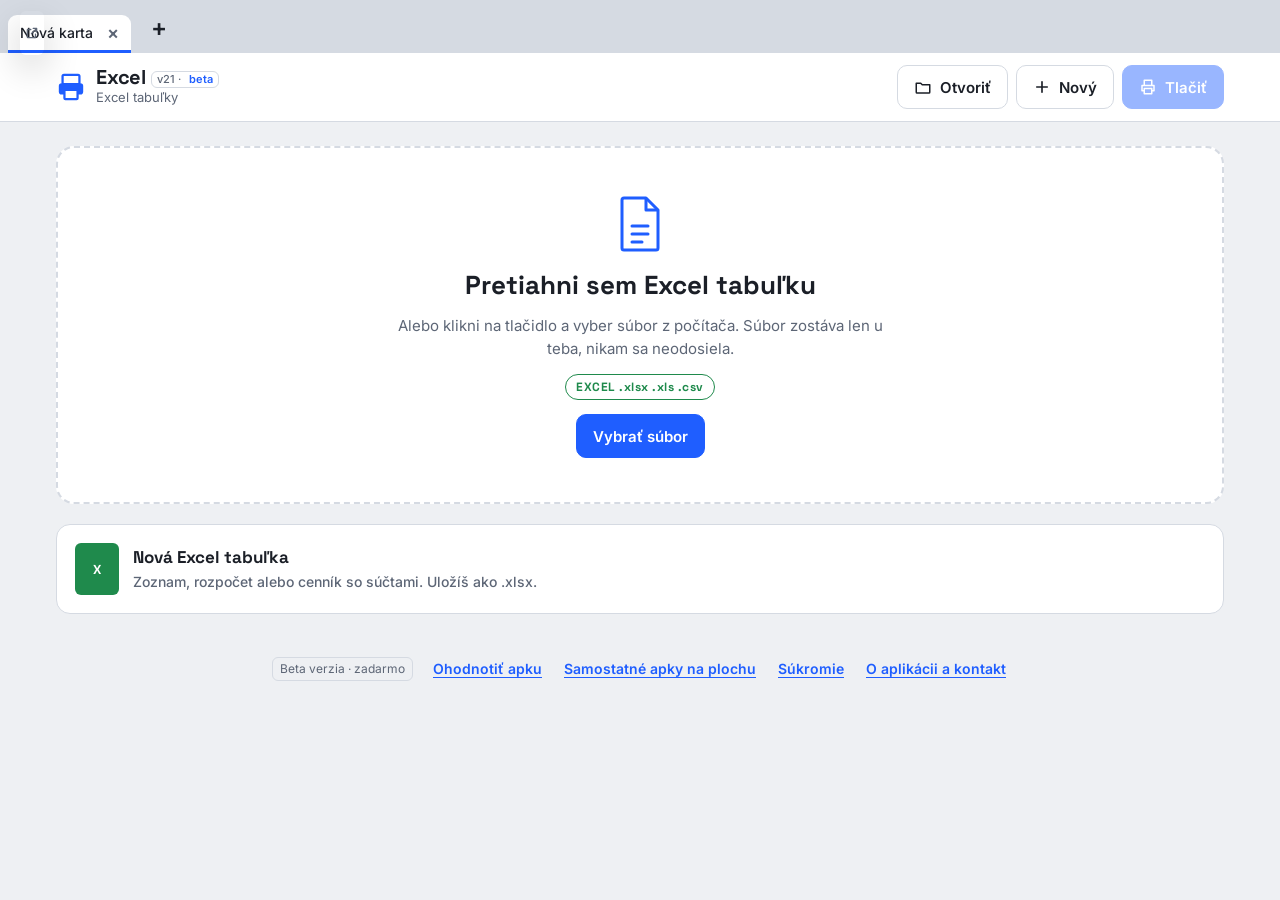
==== commit a21fd4b3: "v21: Karta sa dá potiahnuť myšou do samostatného okna Co-Authored-By: Claude Opus 5.5 <noreply@anthr" ====
--- a/excel/index.html
+++ b/excel/index.html
@@ -419,6 +419,11 @@
 .tab .dot { width: 8px; height: 8px; border-radius: 50%; background: var(--accent); flex: none; }
 .tab .x { width: 28px; height: 28px; border: 0; background: transparent; border-radius: 6px; font-size: 18px; line-height: 1; color: var(--muted); cursor: pointer; flex: none; display: grid; place-items: center; padding: 0; }
 .tab .x:hover { background: var(--line); color: var(--fg); }
+.tab .pop { width: 24px; height: 24px; border: 0; background: transparent; border-radius: 6px; color: var(--muted); cursor: pointer; flex: none; display: none; place-items: center; padding: 0; }
+.tab:hover .pop, .tab.on .pop { display: grid; }
+.tab .pop:hover { background: var(--line); color: var(--fg); }
+.tab.dragging { opacity: .5; }
+@media (pointer: coarse) { .tab .pop { display: none !important; } }
 #tabAdd { width: 38px; height: 34px; margin-bottom: 3px; border: 0; border-radius: 8px; background: transparent; font-size: 24px; line-height: 1; color: var(--fg); cursor: pointer; flex: none; }
 #tabPrintAll { height: 34px; margin: 0 0 3px 4px; padding: 0 12px; border: 0; border-radius: 8px; background: var(--accent); color: #fff; font: 600 14px var(--font-body); cursor: pointer; flex: none; display: inline-flex; gap: 6px; align-items: center; white-space: nowrap; }
 #tabPrintAll[hidden] { display: none; }
@@ -442,7 +447,7 @@
           <rect x="9" y="19" width="14" height="10" rx="1" fill="var(--surface)" stroke="var(--accent)" stroke-width="2.4"/>
         </svg>
         <div style="min-width:0">
-          <h1>PDF Tlač <button type="button" class="ver" id="aboutBtn" title="O aplikácii">v20 · <b>beta</b></button></h1>
+          <h1>PDF Tlač <button type="button" class="ver" id="aboutBtn" title="O aplikácii">v21 · <b>beta</b></button></h1>
           <div class="file-name" id="fileName">PDF, Word a Excel</div>
         </div>
       </div>
@@ -771,7 +776,7 @@
 
 <div class="modal-back" id="aboutBack" hidden>
   <div class="modal" role="dialog" aria-modal="true" aria-labelledby="aboutTitle">
-    <h3 id="aboutTitle">PDF Tlač <span style="font-weight:500;color:var(--muted)">v20 · beta</span></h3>
+    <h3 id="aboutTitle">PDF Tlač <span style="font-weight:500;color:var(--muted)">v21 · beta</span></h3>
     <p>Bezplatná apka na otvorenie, úpravu, tlač a uloženie PDF, Word a Excel súborov. Funguje aj bez internetu.</p>
     <p>Je to <b>beta verzia</b>. Ešte ju vylepšujeme, preto sa môže stať, že niečo nebude fungovať dokonale. Dôležité súbory si pred úpravou skopíruj.</p>
     <p id="aboutContact" class="small"></p>
@@ -953,7 +958,9 @@
   var tabsEl = document.getElementById("tabs"), framesEl = document.getElementById("frames");
   var tabs = [], active = null, seq = 0;
   var base = location.href.split("#")[0].split("?")[0];
-  var extra = location.search.replace(/^\?/, "");
+  var detachMode = /[?&]detach=1/.test(location.search);
+  var extra = location.search.replace(/^\?/, "").replace(/(^|&)detach=1/, "").replace(/^&/, "");
+  if (detachMode) history.replaceState(null, "", location.pathname + (extra ? "?" + extra : ""));
   if (/[?&]shared=1/.test(location.search)) history.replaceState(null, "", location.pathname);
 
   function newTab(queue, first) {
@@ -966,11 +973,27 @@
     var el = document.createElement("div");
     el.className = "tab"; el.setAttribute("role", "tab");
     el.innerHTML = '<span class="ic"></span><span class="nm">Nová karta</span><span class="dot" hidden></span>' +
+      '<button class="pop" type="button" title="Otvoriť v samostatnom okne (alebo kartu potiahni myšou dole či mimo okna)" aria-label="Otvoriť v samostatnom okne"><svg width="14" height="14" viewBox="0 0 24 24" aria-hidden="true"><path d="M14 4h6v6M20 4l-9 9M18 14v5a1 1 0 0 1-1 1H5a1 1 0 0 1-1-1V7a1 1 0 0 1 1-1h5" fill="none" stroke="currentColor" stroke-width="2.2" stroke-linecap="round" stroke-linejoin="round"/></svg></button>' +
       '<button class="x" type="button" title="Zavrieť kartu" aria-label="Zavrieť kartu">×</button>';
+    el.draggable = true;
     var t = { id: id, fr: fr, el: el, ready: false, queue: queue ? [queue] : [], title: "", kind: "start", dirty: false };
     el.addEventListener("click", function (e) { if (e.target.closest(".x")) return; activate(t); });
     el.addEventListener("auxclick", function (e) { if (e.button === 1) closeTab(t); });
     el.querySelector(".x").addEventListener("click", function (e) { e.stopPropagation(); closeTab(t); });
+    el.querySelector(".pop").addEventListener("click", function (e) { e.stopPropagation(); detach(t); });
+    el.addEventListener("dragstart", function (e) {
+      if (e.target.closest && e.target.closest("button")) { e.preventDefault(); return; }
+      try { e.dataTransfer.effectAllowed = "move"; e.dataTransfer.setData("text/plain", t.title || "PDF Tlač"); } catch (err) {}
+      el.classList.add("dragging"); framesEl.style.pointerEvents = "none";
+    });
+    el.addEventListener("dragend", function (e) {
+      el.classList.remove("dragging"); framesEl.style.pointerEvents = "";
+      // pustená mimo okna alebo nižšie v okne (ako v Chrome) = samostatné okno
+      var bar = tabsEl.getBoundingClientRect();
+      var outScreen = e.screenX || e.screenY ? (e.screenX < window.screenX || e.screenX > window.screenX + window.outerWidth || e.screenY < window.screenY || e.screenY > window.screenY + window.outerHeight) : false;
+      var outClient = e.clientX < 0 || e.clientY < 0 || e.clientX > window.innerWidth || e.clientY > window.innerHeight;
+      if (outScreen || outClient || e.clientY > bar.bottom + 60) detach(t);
+    });
     tabs.push(t); tabsEl.appendChild(el); framesEl.appendChild(fr);
     activate(t);
     return t;
@@ -1001,6 +1024,33 @@
     pa.querySelector(".lbl").textContent = "Tlačiť všetky PDF (" + nPdf + ")";
     if (t === active) document.title = t.title ? t.title + " – " + APPT : APPT;
   }
+  // ---------- karta do samostatného okna ----------
+  var pending = null;
+  function tellTab(text) { if (active && active.ready) active.fr.contentWindow.postMessage({ pt: "status", text: text }, "*"); }
+  function detach(t) {
+    if (pending || !t.ready) return;
+    var w = Math.max(700, Math.min(window.outerWidth - 60, screen.availWidth)), h = Math.max(500, Math.min(window.outerHeight - 60, screen.availHeight));
+    var x = Math.max(0, window.screenX + 60), y = Math.max(0, window.screenY + 60);
+    var win = null;
+    try { win = window.open(base + "?detach=1" + (window.PT_APP ? "&app=" + window.PT_APP : ""), "_blank", "popup=yes,width=" + w + ",height=" + h + ",left=" + x + ",top=" + y); } catch (e) {}
+    if (!win) { tellTab("Prehliadač nedovolil otvoriť nové okno. Povoľ vyskakovacie okná pre túto stránku a skús znova."); return; }
+    pending = { t: t, win: win, ready: false, msg: undefined };
+    pending.timer = setTimeout(function () { if (pending && pending.win === win) { pending = null; } }, 30000);
+    t.fr.contentWindow.postMessage({ pt: "export" }, "*");
+  }
+  function trySend() {
+    var p = pending;
+    if (!p || !p.ready || p.msg === undefined) return;
+    pending = null; clearTimeout(p.timer);
+    if (p.msg === null) { try { p.win.close(); } catch (e) {} tellTab("Kartu sa nepodarilo presunúť do nového okna."); return; }
+    if (p.msg.pt !== "none") p.win.postMessage({ pt: "detachFile", msg: p.msg }, "*");
+    var i = tabs.indexOf(p.t);
+    if (i >= 0) {
+      tabs.splice(i, 1); p.t.el.remove(); p.t.fr.remove();
+      if (!tabs.length) newTab();
+      else if (active === p.t) activate(tabs[Math.min(i, tabs.length - 1)]);
+    }
+  }
   function flush(t) {
     if (!t.ready) return;
     while (t.queue.length) t.fr.contentWindow.postMessage(t.queue.shift(), "*");
@@ -1009,6 +1059,11 @@
     var t = null;
     tabs.forEach(function (x) { if (x.fr.contentWindow === e.source) t = x; });
     var m = e.data;
+    if (m && typeof m === "object" && m.pt === "detachReady" && pending && e.source === pending.win) { pending.ready = true; trySend(); return; }
+    if (m && typeof m === "object" && m.pt === "detachFile" && detachMode && e.source === window.opener && m.msg && tabs[0]) {
+      detachMode = false; tabs[0].queue.push(m.msg); flush(tabs[0]); return;
+    }
+    if (t && m && m.pt === "exported" && pending && pending.t === t) { pending.msg = m.msg || null; trySend(); return; }
     if (!t || !m || typeof m !== "object" || !m.pt) return;
     if (m.pt === "ready") { t.ready = true; flush(t); }
     else if (m.pt === "state") { t.title = m.title || ""; t.kind = m.kind || "start"; t.dirty = !!m.dirty; render(t); }
@@ -1054,6 +1109,7 @@
     });
   }
   newTab(null, true);
+  if (detachMode && window.opener) { try { window.opener.postMessage({ pt: "detachReady" }, "*"); } catch (e) {} }
   window.ptTrack && window.ptTrack(/Mobi|Android/i.test(navigator.userAgent) ? "/mobil" : "/pc", false);
 })();
 </script>
@@ -1141,8 +1197,10 @@
   window.addEventListener("beforeunload", function (e) { if (dirty) { e.preventDefault(); e.returnValue = ""; } });
 
   /* ---------- prepínanie režimov ---------- */
+  var pendingDirty = false;
   function setMode(m, title) {
     mode = m;
+    if (pendingDirty && m !== "start") { pendingDirty = false; setTimeout(function () { setDirty(true); }, 0); }
     $("start").hidden = m !== "start";
     $("viewPdf").hidden = m !== "pdf";
     $("viewDoc").hidden = m !== "doc";
@@ -5066,8 +5124,24 @@
     window.addEventListener("message", function (e) {
       var m = e.data;
       if (e.source !== parent || !m || typeof m !== "object") return;
-      if (m.pt === "open" && m.file) { openAny(m.file); }
-      else if (m.pt === "new") { if (m.what === "doc") newDoc(); else if (m.what === "notes") openNotes(); else newSheet(); }
+      if (m.pt === "open" && m.file) { pendingDirty = !!m.dirty; openAny(m.file); }
+      else if (m.pt === "new") {
+        if (m.what === "doc") newDoc();
+        else if (m.what === "notes") { openNotes(); if (m.noteId) { var nn = notes.filter(function (n) { return n.id === m.noteId; })[0]; if (nn) selectNote(nn, true); } }
+        else newSheet();
+      }
+      else if (m.pt === "status" && m.text) { status(m.text, true, 7000); }
+      else if (m.pt === "export") {
+        var reply = function (msg) { parent.postMessage({ pt: "exported", msg: msg }, "*"); };
+        var asFile = function (p, name, type) { return p.then(function (b) { var blob = b instanceof Blob ? b : new Blob([b], { type: type }); reply({ pt: "open", file: new File([blob], name, { type: type }), dirty: dirty }); }); };
+        try {
+          if (mode === "pdf" && pages.length) { commitTextEditor(); asFile(currentPdfBytes(false), baseName(pdfName) + ".pdf", "application/pdf").catch(function () { reply(null); }); }
+          else if (mode === "doc") { asFile(Promise.resolve().then(exportDocx), baseName(docName) + ".docx", "application/vnd.openxmlformats-officedocument.wordprocessingml.document").catch(function () { reply(null); }); }
+          else if (mode === "sheet") { asFile(Promise.resolve().then(exportXlsx), baseName(book.name) + ".xlsx", "application/vnd.openxmlformats-officedocument.spreadsheetml.sheet").catch(function () { reply(null); }); }
+          else if (mode === "notes") { flushNote(); reply({ pt: "new", what: "notes", noteId: curNote ? curNote.id : "" }); }
+          else reply({ pt: "none" });
+        } catch (err) { console.error(err); reply(null); }
+      }
       else if (m.pt === "batch" && m.files) { openPdfBatch(m.files, m.print); }
       else if (m.pt === "images" && m.files) { openImages(m.files); }
       else if (m.pt === "getPdf") {
@@ -5134,7 +5208,7 @@
     var data = {
       hodnotenie: rateVal, text: $("rateText").value.trim(), email: $("rateMail").value.trim(),
       _subject: "PDF Tlač – hodnotenie " + rateVal + "/5", _template: "table", _captcha: "false",
-      verzia: "v20", zariadenie: /Mobi|Android/i.test(navigator.userAgent) ? "mobil" : "pc", jazyk: navigator.language || ""
+      verzia: "v21", zariadenie: /Mobi|Android/i.test(navigator.userAgent) ? "mobil" : "pc", jazyk: navigator.language || ""
     };
     window.ptTrack && window.ptTrack("hodnotenie-" + rateVal);
     function thanks() {
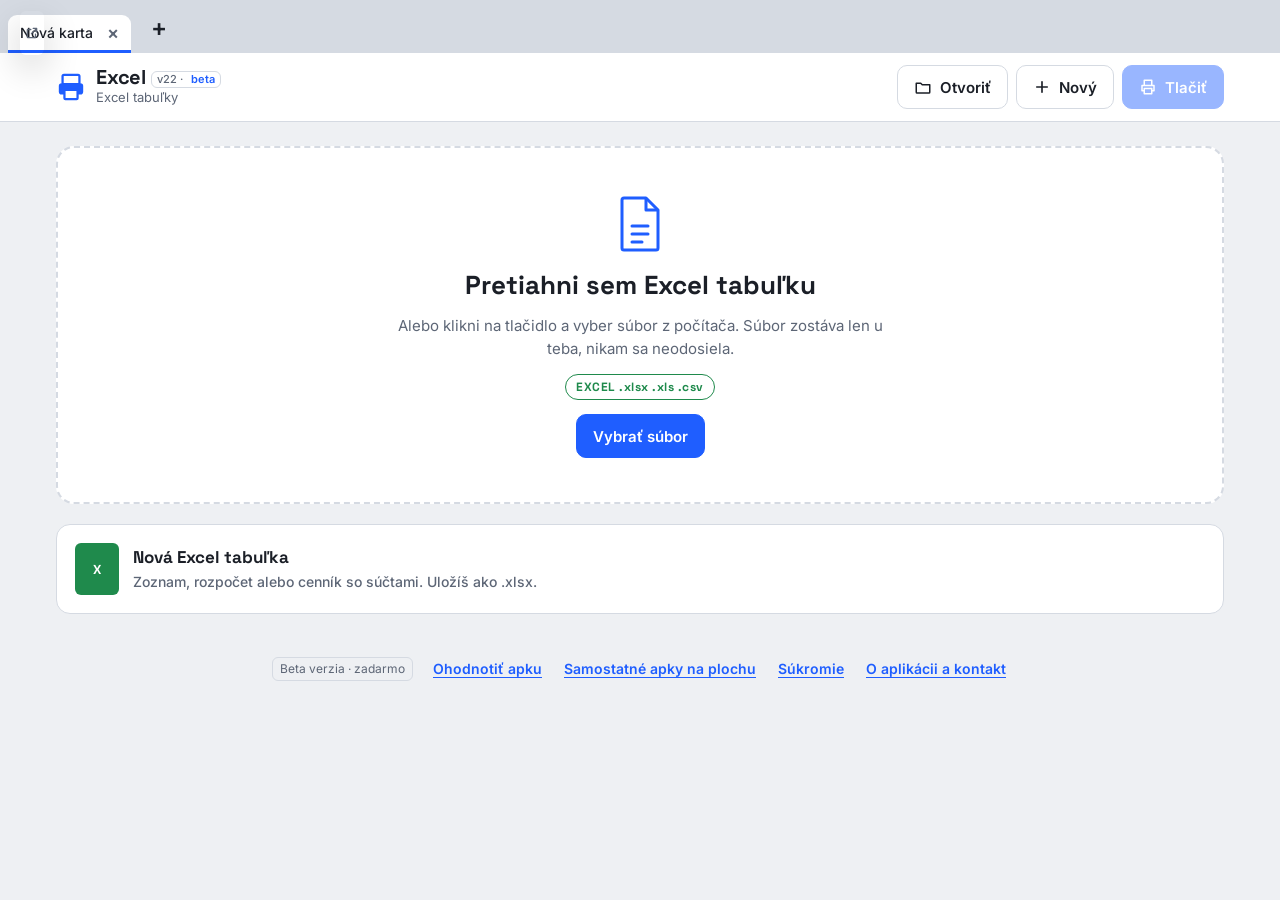
==== commit 7a9b0f1e: "v22: Oddelenú kartu možno vrátiť do hlavného okna, osamelá karta sa nezdvojuje Co-Authored-By: Claud" ====
--- a/excel/index.html
+++ b/excel/index.html
@@ -423,6 +423,7 @@
 .tab:hover .pop, .tab.on .pop { display: grid; }
 .tab .pop:hover { background: var(--line); color: var(--fg); }
 .tab.dragging { opacity: .5; }
+.tabbar.drop-here { box-shadow: inset 0 -3px 0 var(--accent); background: var(--accent-soft); }
 @media (pointer: coarse) { .tab .pop { display: none !important; } }
 #tabAdd { width: 38px; height: 34px; margin-bottom: 3px; border: 0; border-radius: 8px; background: transparent; font-size: 24px; line-height: 1; color: var(--fg); cursor: pointer; flex: none; }
 #tabPrintAll { height: 34px; margin: 0 0 3px 4px; padding: 0 12px; border: 0; border-radius: 8px; background: var(--accent); color: #fff; font: 600 14px var(--font-body); cursor: pointer; flex: none; display: inline-flex; gap: 6px; align-items: center; white-space: nowrap; }
@@ -447,7 +448,7 @@
           <rect x="9" y="19" width="14" height="10" rx="1" fill="var(--surface)" stroke="var(--accent)" stroke-width="2.4"/>
         </svg>
         <div style="min-width:0">
-          <h1>PDF Tlač <button type="button" class="ver" id="aboutBtn" title="O aplikácii">v21 · <b>beta</b></button></h1>
+          <h1>PDF Tlač <button type="button" class="ver" id="aboutBtn" title="O aplikácii">v22 · <b>beta</b></button></h1>
           <div class="file-name" id="fileName">PDF, Word a Excel</div>
         </div>
       </div>
@@ -776,7 +777,7 @@
 
 <div class="modal-back" id="aboutBack" hidden>
   <div class="modal" role="dialog" aria-modal="true" aria-labelledby="aboutTitle">
-    <h3 id="aboutTitle">PDF Tlač <span style="font-weight:500;color:var(--muted)">v21 · beta</span></h3>
+    <h3 id="aboutTitle">PDF Tlač <span style="font-weight:500;color:var(--muted)">v22 · beta</span></h3>
     <p>Bezplatná apka na otvorenie, úpravu, tlač a uloženie PDF, Word a Excel súborov. Funguje aj bez internetu.</p>
     <p>Je to <b>beta verzia</b>. Ešte ju vylepšujeme, preto sa môže stať, že niečo nebude fungovať dokonale. Dôležité súbory si pred úpravou skopíruj.</p>
     <p id="aboutContact" class="small"></p>
@@ -959,7 +960,15 @@
   var tabs = [], active = null, seq = 0;
   var base = location.href.split("#")[0].split("?")[0];
   var detachMode = /[?&]detach=1/.test(location.search);
-  var extra = location.search.replace(/^\?/, "").replace(/(^|&)detach=1/, "").replace(/^&/, "");
+  // okno vzniknuté oddelením karty pozná hlavné okno (from), aby mu vedelo kartu vrátiť
+  var homeId = (location.search.match(/[?&]from=([a-z0-9]+)/) || [])[1] || "";
+  var extra = location.search.replace(/^\?/, "").replace(/(^|&)detach=1/, "").replace(/(^|&)from=[a-z0-9]+/, "").replace(/^&/, "");
+  var myId = "";
+  try { myId = homeId ? "" : (sessionStorage.getItem("pt-shell-id") || ""); } catch (e) {}
+  if (!myId) myId = Math.random().toString(36).slice(2, 10);
+  try { sessionStorage.setItem("pt-shell-id", myId); } catch (e) {}
+  if (homeId) document.documentElement.classList.add("pt-popup");
+  var bc = null; try { bc = new BroadcastChannel("pt-tabs"); } catch (e) {}
   if (detachMode) history.replaceState(null, "", location.pathname + (extra ? "?" + extra : ""));
   if (/[?&]shared=1/.test(location.search)) history.replaceState(null, "", location.pathname);
 
@@ -980,15 +989,24 @@
     el.addEventListener("click", function (e) { if (e.target.closest(".x")) return; activate(t); });
     el.addEventListener("auxclick", function (e) { if (e.button === 1) closeTab(t); });
     el.querySelector(".x").addEventListener("click", function (e) { e.stopPropagation(); closeTab(t); });
-    el.querySelector(".pop").addEventListener("click", function (e) { e.stopPropagation(); detach(t); });
+    if (homeId) {
+      var pb = el.querySelector(".pop");
+      pb.title = "Vrátiť kartu do hlavného okna"; pb.setAttribute("aria-label", "Vrátiť do hlavného okna");
+      pb.innerHTML = '<svg width="14" height="14" viewBox="0 0 24 24" aria-hidden="true"><path d="M10 20H4v-6M4 20l9-9M6 10V5a1 1 0 0 1 1-1h12a1 1 0 0 1 1 1v12a1 1 0 0 1-1 1h-5" fill="none" stroke="currentColor" stroke-width="2.2" stroke-linecap="round" stroke-linejoin="round"/></svg>';
+    }
+    el.querySelector(".pop").addEventListener("click", function (e) { e.stopPropagation(); if (homeId) give(t, homeId); else detach(t); });
     el.addEventListener("dragstart", function (e) {
       if (e.target.closest && e.target.closest("button")) { e.preventDefault(); return; }
-      try { e.dataTransfer.effectAllowed = "move"; e.dataTransfer.setData("text/plain", t.title || "PDF Tlač"); } catch (err) {}
+      try { e.dataTransfer.effectAllowed = "move"; e.dataTransfer.setData("application/x-pt-tab", myId + ":" + t.id); e.dataTransfer.setData("text/plain", t.title || "PDF Tlač"); } catch (err) {}
       el.classList.add("dragging"); framesEl.style.pointerEvents = "none";
     });
     el.addEventListener("dragend", function (e) {
       el.classList.remove("dragging"); framesEl.style.pointerEvents = "";
       // pustená mimo okna alebo nižšie v okne (ako v Chrome) = samostatné okno
+      // pustená na lištu kariet (aj v inom okne) = tam sa presunie, nič ďalšie
+      if (e.dataTransfer && e.dataTransfer.dropEffect && e.dataTransfer.dropEffect !== "none") return;
+      // jediná karta v okne sa neoddeľuje (inak by vznikali prázdne okná)
+      if (tabs.length < 2) return;
       var bar = tabsEl.getBoundingClientRect();
       var outScreen = e.screenX || e.screenY ? (e.screenX < window.screenX || e.screenX > window.screenX + window.outerWidth || e.screenY < window.screenY || e.screenY > window.screenY + window.outerHeight) : false;
       var outClient = e.clientX < 0 || e.clientY < 0 || e.clientX > window.innerWidth || e.clientY > window.innerHeight;
@@ -1032,24 +1050,79 @@
     var w = Math.max(700, Math.min(window.outerWidth - 60, screen.availWidth)), h = Math.max(500, Math.min(window.outerHeight - 60, screen.availHeight));
     var x = Math.max(0, window.screenX + 60), y = Math.max(0, window.screenY + 60);
     var win = null;
-    try { win = window.open(base + "?detach=1" + (window.PT_APP ? "&app=" + window.PT_APP : ""), "_blank", "popup=yes,width=" + w + ",height=" + h + ",left=" + x + ",top=" + y); } catch (e) {}
+    try { win = window.open(base + "?detach=1&from=" + (homeId || myId) + (window.PT_APP ? "&app=" + window.PT_APP : ""), "_blank", "popup=yes,width=" + w + ",height=" + h + ",left=" + x + ",top=" + y); } catch (e) {}
     if (!win) { tellTab("Prehliadač nedovolil otvoriť nové okno. Povoľ vyskakovacie okná pre túto stránku a skús znova."); return; }
     pending = { t: t, win: win, ready: false, msg: undefined };
     pending.timer = setTimeout(function () { if (pending && pending.win === win) { pending = null; } }, 30000);
     t.fr.contentWindow.postMessage({ pt: "export" }, "*");
   }
+  function dropTab(t) {
+    var i = tabs.indexOf(t);
+    if (i < 0) return;
+    tabs.splice(i, 1); t.el.remove(); t.fr.remove();
+    if (!tabs.length) {
+      if (homeId || detachMode) { try { window.close(); } catch (e) {} }
+      newTab(); return;
+    }
+    if (active === t) activate(tabs[Math.min(i, tabs.length - 1)]);
+  }
+  // ---------- karta do iného okna PDF Tlač (potiahnutím na lištu alebo tlačidlom späť) ----------
+  var giving = {}, giveSeq = 0;
+  function exportTab(t) {
+    return new Promise(function (res) {
+      var done = false;
+      t.exportCb = function (msg) { if (done) return; done = true; t.exportCb = null; res(msg); };
+      t.fr.contentWindow.postMessage({ pt: "export" }, "*");
+      setTimeout(function () { if (t.exportCb) t.exportCb(null); }, 20000);
+    });
+  }
+  function give(t, toId) {
+    if (!bc || !t.ready || t.giving) return;
+    t.giving = true;
+    exportTab(t).then(function (msg) {
+      if (!msg) { t.giving = false; tellTab("Kartu sa nepodarilo presunúť."); return; }
+      var key = myId + "-" + (++giveSeq);
+      giving[key] = t;
+      bc.postMessage({ pt: "give", to: toId, from: myId, key: key, msg: msg });
+      setTimeout(function () {
+        if (giving[key]) { delete giving[key]; t.giving = false; tellTab("Hlavné okno PDF Tlač je zatvorené, karta preto zostáva tu."); }
+      }, 4000);
+    });
+  }
+  if (bc) bc.onmessage = function (e) {
+    var m = e.data;
+    if (!m || typeof m !== "object" || m.to !== myId) return;
+    if (m.pt === "give" && m.msg) {
+      var nt = m.msg.pt === "none" ? newTab() : newTab(m.msg);
+      flush(nt);
+      bc.postMessage({ pt: "got", to: m.from, key: m.key });
+      try { window.focus(); } catch (err) {}
+    } else if (m.pt === "got" && giving[m.key]) {
+      var gt = giving[m.key]; delete giving[m.key]; dropTab(gt);
+    } else if (m.pt === "take") {
+      var tt = tabs.filter(function (x) { return x.id === m.tab; })[0];
+      if (tt) give(tt, m.from);
+    }
+  };
+  function isTabDrag(e) { return e.dataTransfer && Array.prototype.indexOf.call(e.dataTransfer.types || [], "application/x-pt-tab") >= 0; }
+  var barEl = shell.querySelector(".tabbar");
+  barEl.addEventListener("dragover", function (e) { if (!isTabDrag(e)) return; e.preventDefault(); e.dataTransfer.dropEffect = "move"; barEl.classList.add("drop-here"); });
+  barEl.addEventListener("dragleave", function () { barEl.classList.remove("drop-here"); });
+  barEl.addEventListener("drop", function (e) {
+    barEl.classList.remove("drop-here");
+    if (!isTabDrag(e)) return;
+    e.preventDefault();
+    var v = (e.dataTransfer.getData("application/x-pt-tab") || "").split(":");
+    if (v.length !== 2 || v[0] === myId) return;   // vo vlastnom okne sa nič nedeje
+    if (bc) bc.postMessage({ pt: "take", to: v[0], tab: +v[1], from: myId });
+  });
   function trySend() {
     var p = pending;
     if (!p || !p.ready || p.msg === undefined) return;
     pending = null; clearTimeout(p.timer);
     if (p.msg === null) { try { p.win.close(); } catch (e) {} tellTab("Kartu sa nepodarilo presunúť do nového okna."); return; }
     if (p.msg.pt !== "none") p.win.postMessage({ pt: "detachFile", msg: p.msg }, "*");
-    var i = tabs.indexOf(p.t);
-    if (i >= 0) {
-      tabs.splice(i, 1); p.t.el.remove(); p.t.fr.remove();
-      if (!tabs.length) newTab();
-      else if (active === p.t) activate(tabs[Math.min(i, tabs.length - 1)]);
-    }
+    dropTab(p.t);
   }
   function flush(t) {
     if (!t.ready) return;
@@ -1064,6 +1137,7 @@
       detachMode = false; tabs[0].queue.push(m.msg); flush(tabs[0]); return;
     }
     if (t && m && m.pt === "exported" && pending && pending.t === t) { pending.msg = m.msg || null; trySend(); return; }
+    if (t && m && m.pt === "exported" && t.exportCb) { t.exportCb(m.msg || null); return; }
     if (!t || !m || typeof m !== "object" || !m.pt) return;
     if (m.pt === "ready") { t.ready = true; flush(t); }
     else if (m.pt === "state") { t.title = m.title || ""; t.kind = m.kind || "start"; t.dirty = !!m.dirty; render(t); }
@@ -5208,7 +5282,7 @@
     var data = {
       hodnotenie: rateVal, text: $("rateText").value.trim(), email: $("rateMail").value.trim(),
       _subject: "PDF Tlač – hodnotenie " + rateVal + "/5", _template: "table", _captcha: "false",
-      verzia: "v21", zariadenie: /Mobi|Android/i.test(navigator.userAgent) ? "mobil" : "pc", jazyk: navigator.language || ""
+      verzia: "v22", zariadenie: /Mobi|Android/i.test(navigator.userAgent) ? "mobil" : "pc", jazyk: navigator.language || ""
     };
     window.ptTrack && window.ptTrack("hodnotenie-" + rateVal);
     function thanks() {
